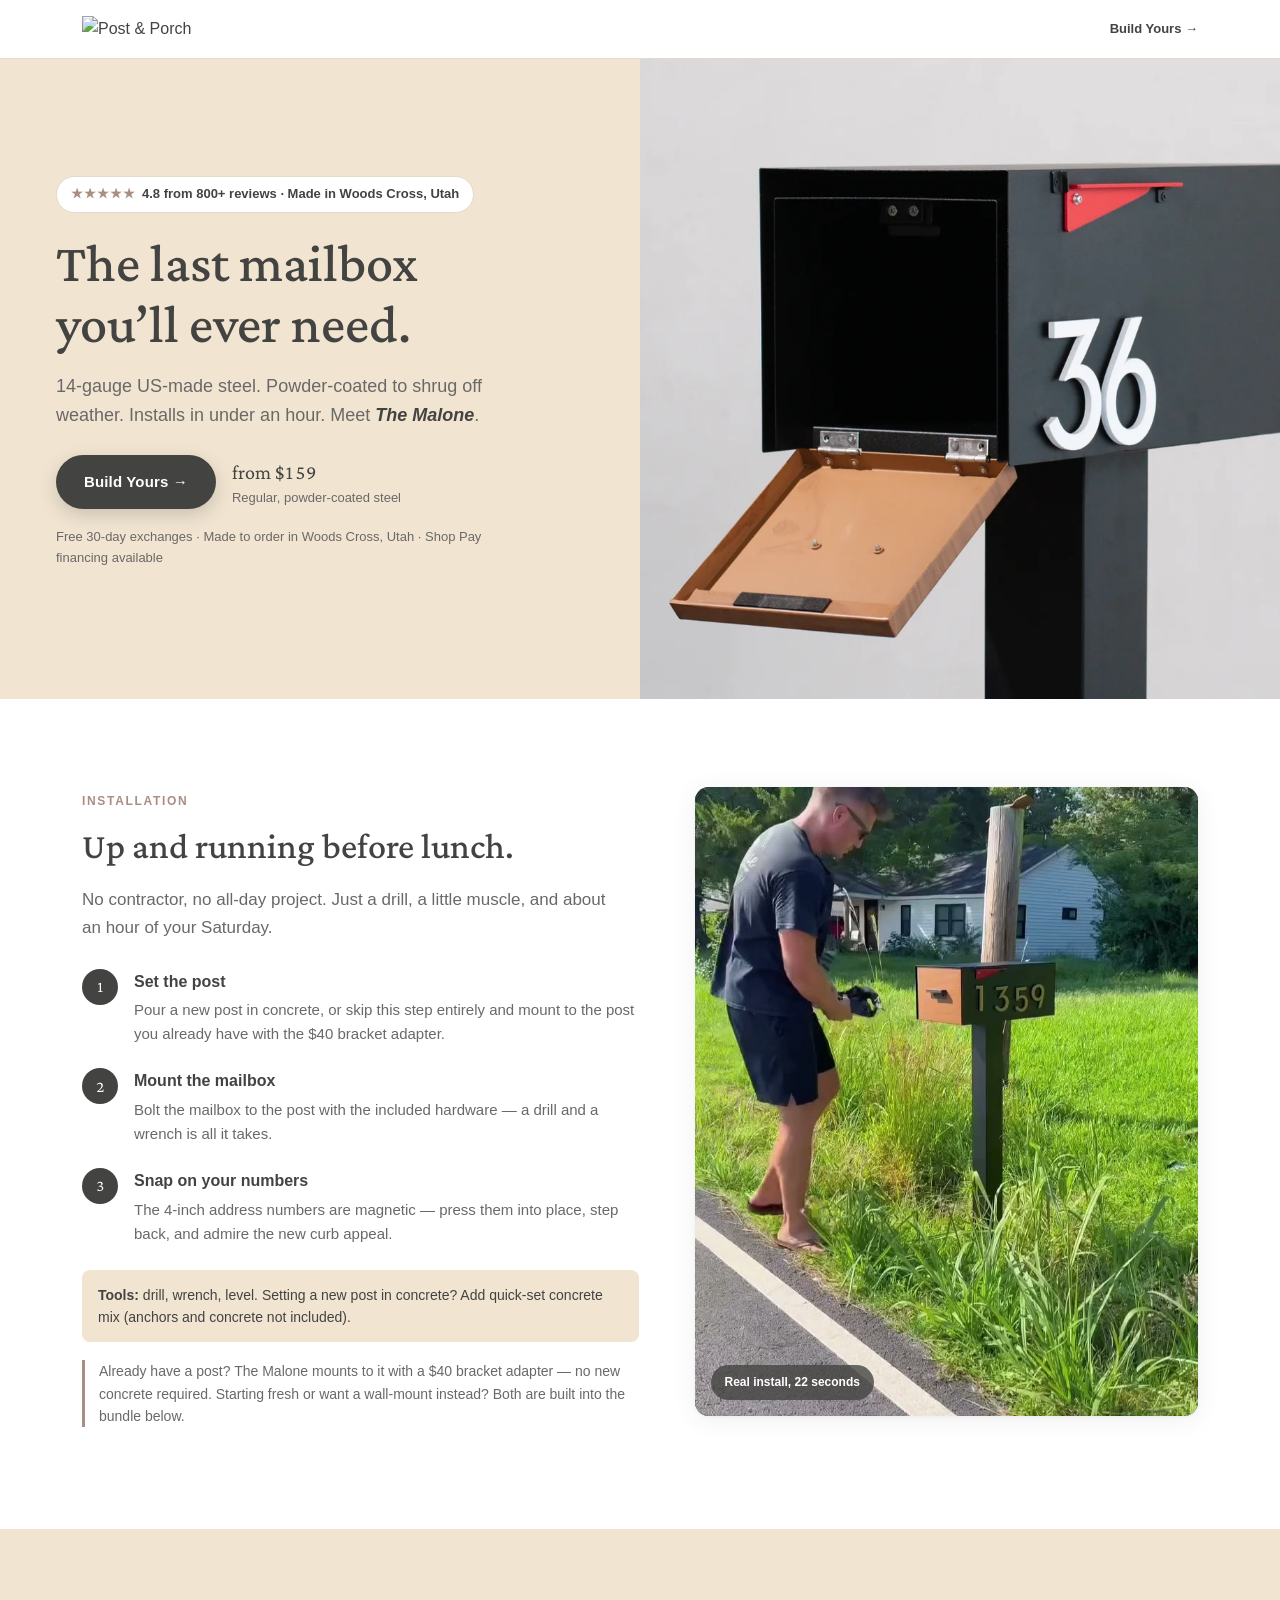
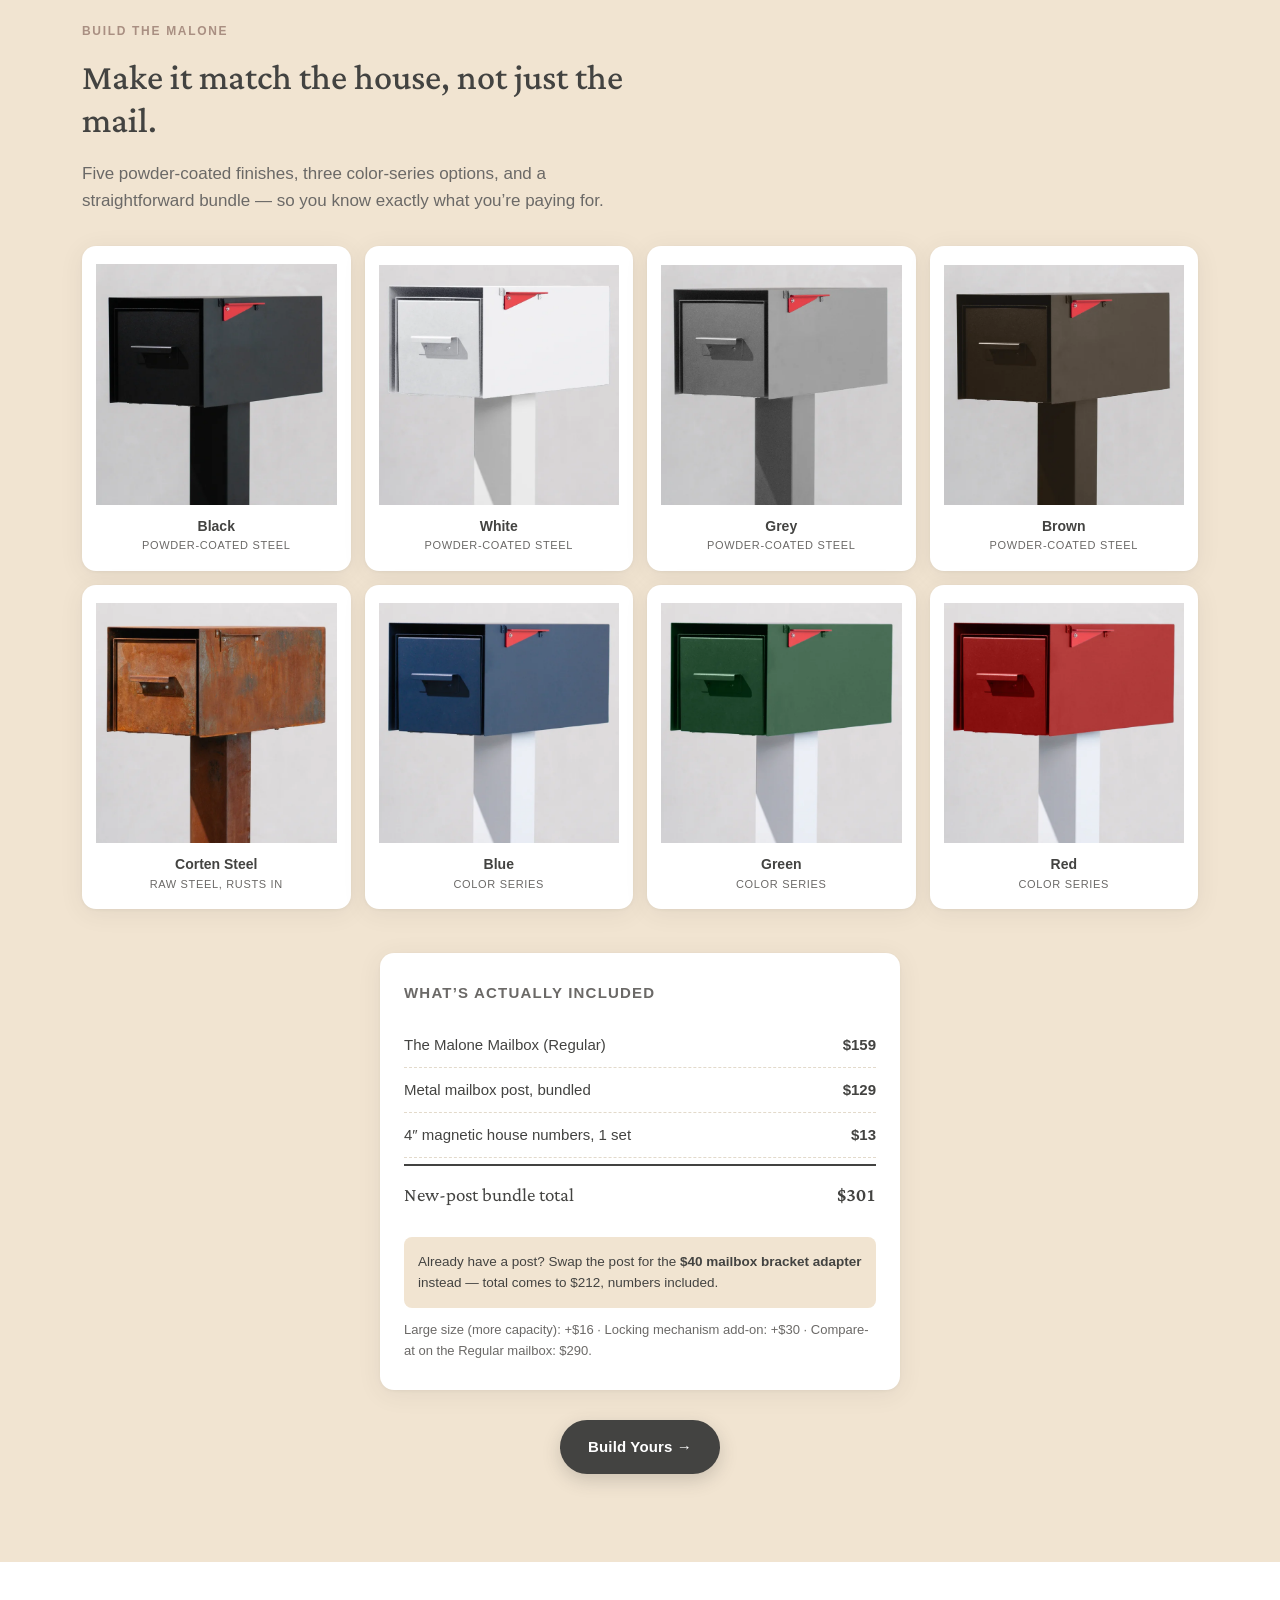
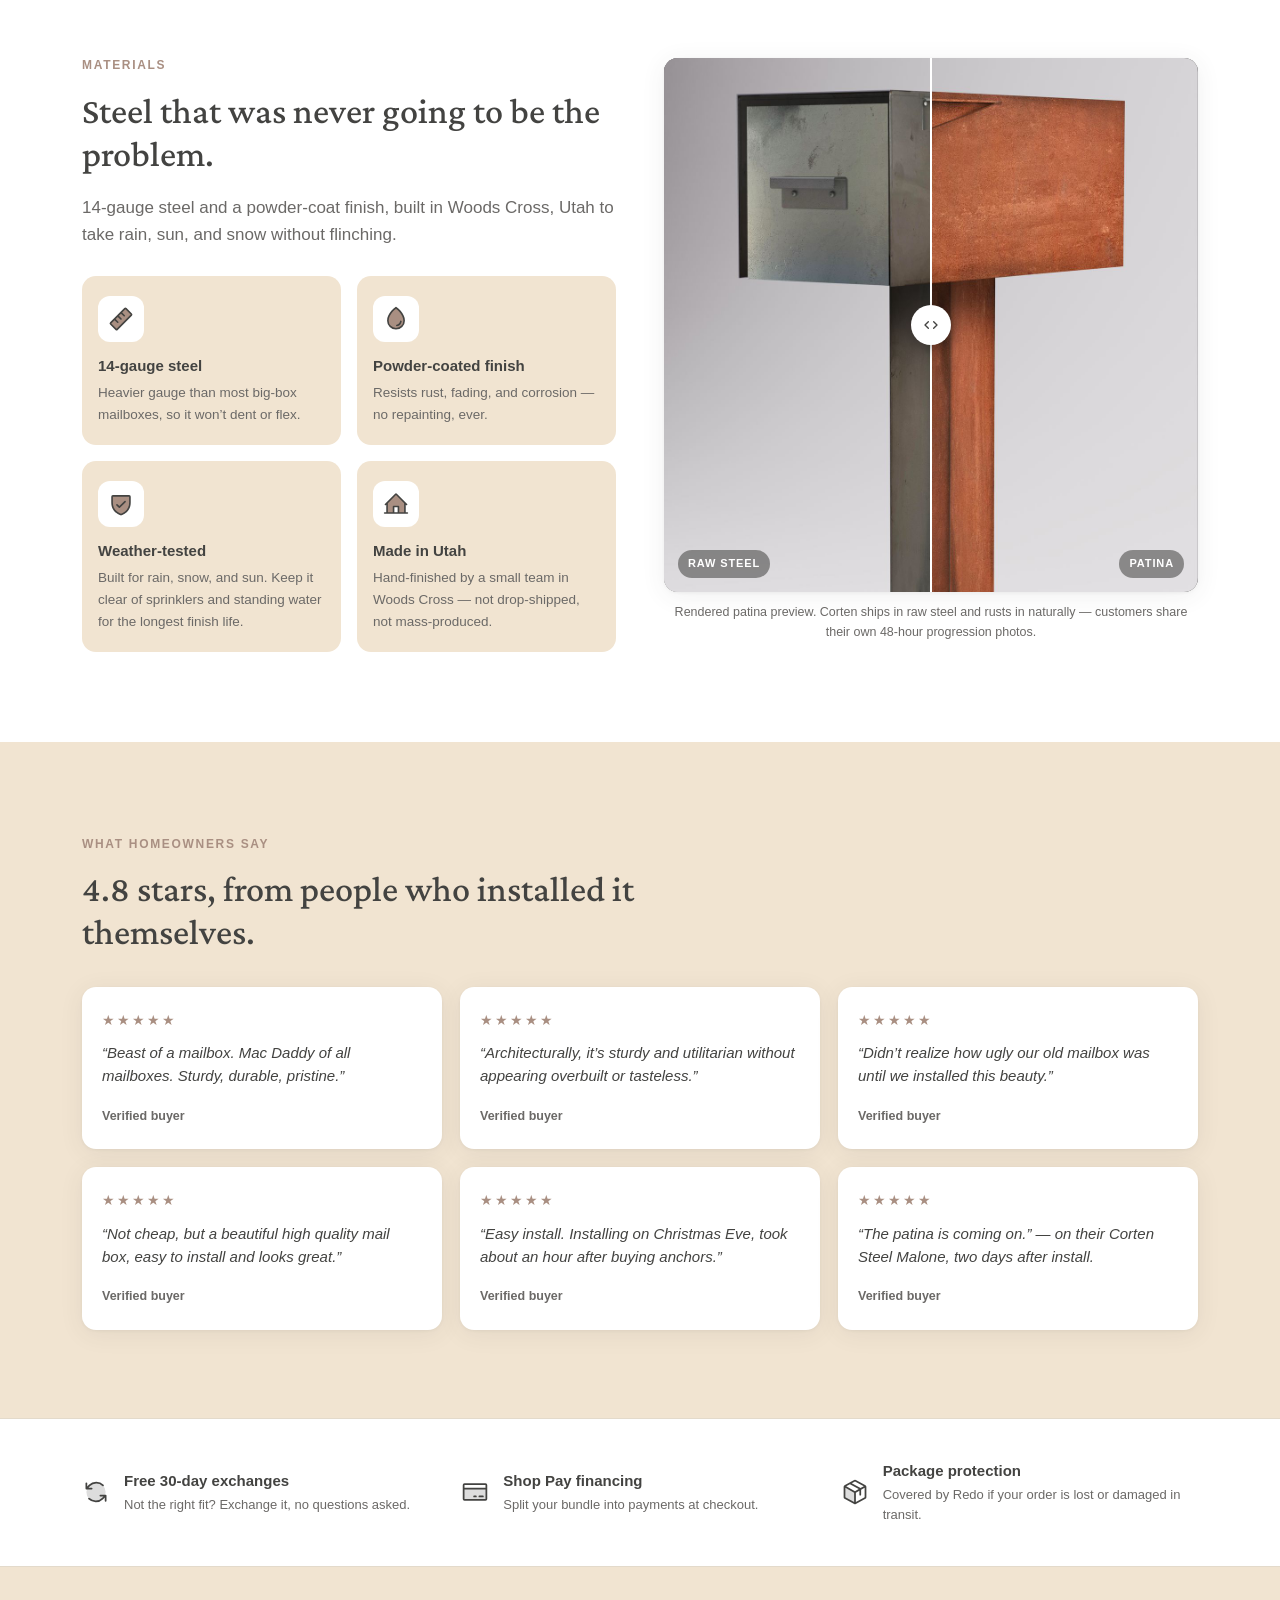
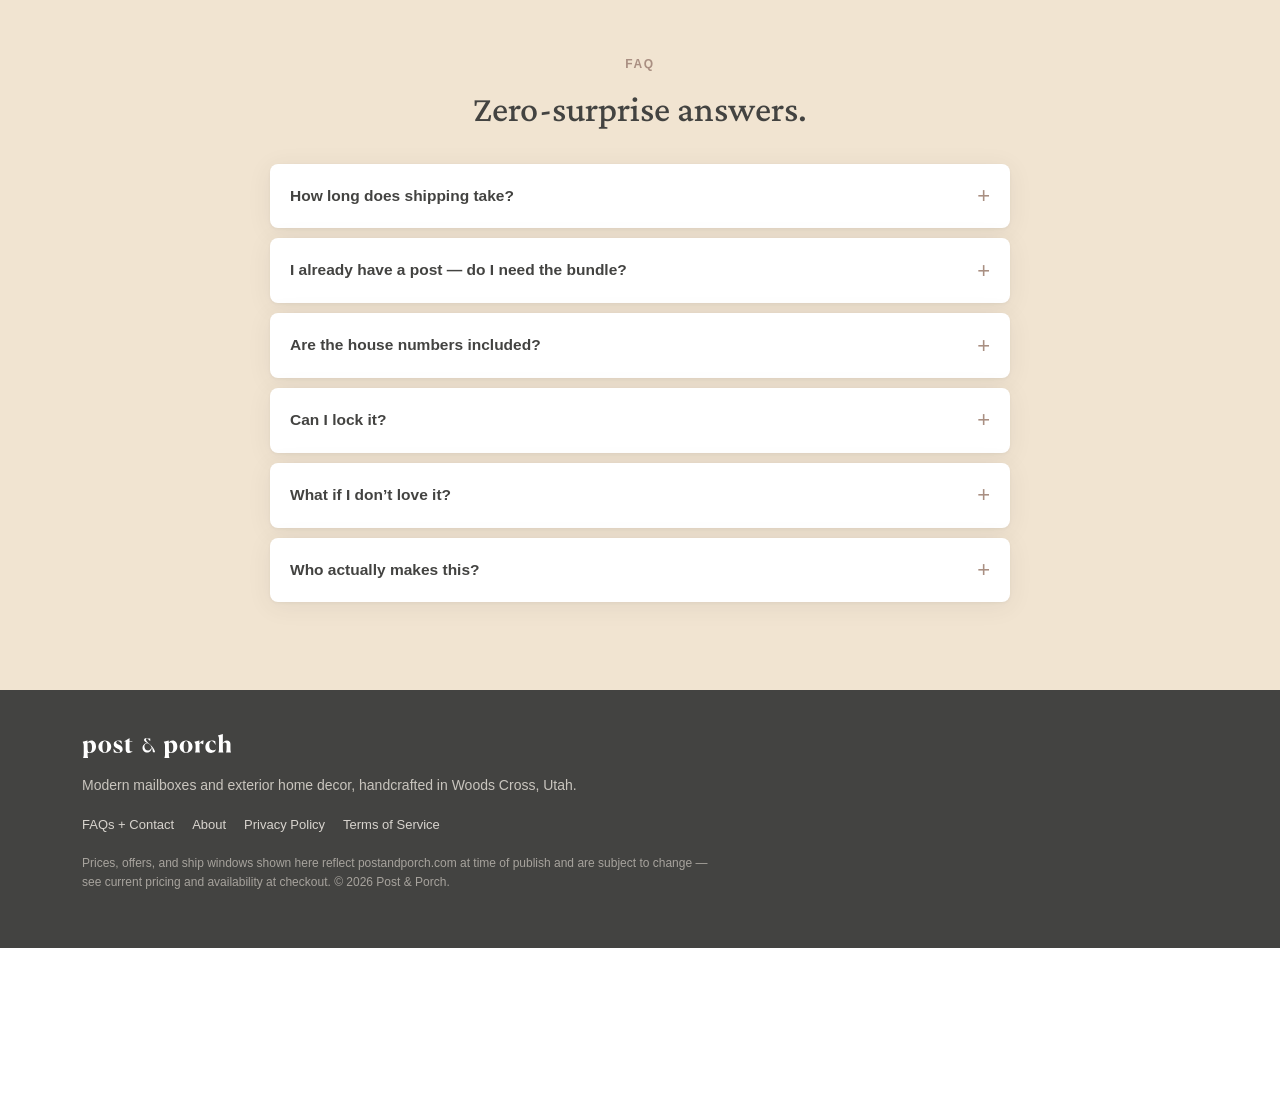
==== index.html @ 24f5217a "Fix mobile hero: product was below the fold on a real iPhone - Regenerated hero-mobile as a tight 1:" ====
<!DOCTYPE html>
<!--
  POST & PORCH - THE MALONE MAILBOX LP v1
  VERSION 2026-10-06 - build v1
  Search this file for "build v1" to confirm you have the latest deploy.
-->
<html lang="en">
<head>
<meta charset="utf-8">
<meta name="viewport" content="width=device-width, initial-scale=1, viewport-fit=cover">
<title>The Malone Mailbox - The Last Mailbox You&rsquo;ll Ever Need | Post &amp; Porch</title>
<meta name="description" content="14-gauge US-made steel, powder-coated, installs in under an hour. The Malone from Post &amp; Porch, made to order in Woods Cross, Utah. 4.8 stars from 800+ reviews, from $159.">
<link rel="icon" href="https://postandporch.com/cdn/shop/files/P_P_Favicon-01.png">
<link rel="preconnect" href="https://fonts.googleapis.com">
<link rel="preconnect" href="https://fonts.gstatic.com" crossorigin>
<link href="https://fonts.googleapis.com/css2?family=Crimson+Pro:wght@400;500;600&amp;display=swap" rel="stylesheet">
<link rel="stylesheet" href="assets/switzer.css">
<link rel="stylesheet" href="assets/style.css">
</head>
<body>

<!-- ================= TOP BAR ================= -->
<div class="topbar">
  <div class="container">
    <div class="topbar__logo">
      <img src="https://postandporch.com/cdn/shop/files/logo_black_svg.svg?v=1737670953" alt="Post &amp; Porch" width="140" height="22" loading="eager">
    </div>
    <a class="topbar__cta" href="https://postandporch.com/products/malone-post-mounted-mailbox-with-numbers?utm_source=lp&amp;utm_medium=landing&amp;utm_campaign=malone-v1&amp;lp=malone-v1" data-cta-location="topbar">Build Yours &rarr;</a>
  </div>
</div>

<!-- ================= HERO ================= -->
<header class="hero" data-section="hero">
  <div class="hero__grid">
    <div class="hero__copy">
      <div class="hero__credential">
        <span class="stars">&#9733;&#9733;&#9733;&#9733;&#9733;</span>
        <span class="hero__credential-short">4.8 &middot; 800+ reviews &middot; Made in Utah</span>
        <span class="hero__credential-full">4.8 from 800+ reviews &middot; Made in Woods Cross, Utah</span>
      </div>
      <h1>The last mailbox you&rsquo;ll ever need.</h1>
      <p class="hero__sub">14-gauge US-made steel. Powder-coated to shrug off weather. Installs in under an hour. Meet <span class="prod"><em>The Malone</em></span>.</p>
      <div class="hero__ctaRow">
        <a class="btn btn-primary" href="https://postandporch.com/products/malone-post-mounted-mailbox-with-numbers?utm_source=lp&amp;utm_medium=landing&amp;utm_campaign=malone-v1&amp;lp=malone-v1" data-cta-location="hero">Build Yours &rarr;</a>
        <div class="hero__price">from $159<span>Regular, powder-coated steel</span></div>
      </div>
      <p class="hero__reassure">Free 30-day exchanges &middot; Made to order in Woods Cross, Utah &middot; Shop Pay financing available</p>
    </div>
    <div class="hero__media">
      <picture>
        <source media="(min-width: 900px)" srcset="assets/img/hero-desktop.webp" type="image/webp">
        <source media="(min-width: 900px)" srcset="assets/img/hero-desktop.jpg">
        <source srcset="assets/img/hero-mobile.webp" type="image/webp">
        <img src="assets/img/hero-mobile.jpg" alt="The Malone post-mounted mailbox in Black, door open showing the wood-tone interior, with magnetic house numbers and the signature red flag" width="900" height="900" loading="eager">
      </picture>
    </div>
  </div>
</header>

<!-- ================= INSTALL PROOF ================= -->
<section class="install" data-section="install">
  <div class="container">
    <div class="install__layout">
      <div>
        <div class="eyebrow reveal">Installation</div>
        <h2 class="section-h reveal">Up and running before lunch.</h2>
        <p class="section-sub reveal">No contractor, no all-day project. Just a drill, a little muscle, and about an hour of your Saturday.</p>

        <ol class="steps reveal">
          <li>
            <span class="step-num">1</span>
            <div class="step-body">
              <h3>Set the post</h3>
              <p>Pour a new post in concrete, or skip this step entirely and mount to the post you already have with the $40 bracket adapter.</p>
            </div>
          </li>
          <li>
            <span class="step-num">2</span>
            <div class="step-body">
              <h3>Mount the mailbox</h3>
              <p>Bolt the mailbox to the post with the included hardware &mdash; a drill and a wrench is all it takes.</p>
            </div>
          </li>
          <li>
            <span class="step-num">3</span>
            <div class="step-body">
              <h3>Snap on your numbers</h3>
              <p>The 4-inch address numbers are magnetic &mdash; press them into place, step back, and admire the new curb appeal.</p>
            </div>
          </li>
        </ol>

        <div class="tools-line reveal">
          <strong>Tools:</strong> drill, wrench, level. Setting a new post in concrete? Add quick-set concrete mix (anchors and concrete not included).
        </div>
        <p class="compat-note reveal">Already have a post? The Malone mounts to it with a $40 bracket adapter &mdash; no new concrete required. Starting fresh or want a wall-mount instead? Both are built into the bundle below.</p>
      </div>

      <div class="reveal">
        <div class="video-slot" data-video-autoplay>
          <!-- UGC install walkthrough, Sept 2026 shoot. Muted/looped, lazy-started when scrolled into view. -->
          <video class="video-slot__video" poster="assets/img/install-poster.jpg" preload="none" muted loop playsinline aria-label="22-second UGC install walkthrough of The Malone mailbox">
            <source src="assets/video/install-walkthrough.mp4" type="video/mp4">
          </video>
          <div class="video-slot__badge">Real install, 22 seconds</div>
        </div>
      </div>
    </div>
  </div>
</section>

<!-- ================= COLORWAY GALLERY + BUNDLE RECEIPT ================= -->
<section class="build" data-section="build">
  <div class="container">
    <div class="eyebrow reveal">Build The Malone</div>
    <h2 class="section-h reveal">Make it match the house, not just the mail.</h2>
    <p class="section-sub reveal">Five powder-coated finishes, three color-series options, and a straightforward bundle &mdash; so you know exactly what you&rsquo;re paying for.</p>

    <div class="colorway-grid reveal">
      <div class="colorway-tile">
        <img src="assets/colorways/black.webp" onerror="this.onerror=null;this.src='assets/colorways/black.jpg'" alt="The Malone mailbox in Black powder coat" width="700" height="700" loading="lazy">
        <div class="colorway-tile__name">Black</div>
        <div class="colorway-tile__note">Powder-coated steel</div>
      </div>
      <div class="colorway-tile">
        <img src="assets/colorways/white.webp" onerror="this.onerror=null;this.src='assets/colorways/white.jpg'" alt="The Malone mailbox in White powder coat" width="700" height="700" loading="lazy">
        <div class="colorway-tile__name">White</div>
        <div class="colorway-tile__note">Powder-coated steel</div>
      </div>
      <div class="colorway-tile">
        <img src="assets/colorways/grey.webp" onerror="this.onerror=null;this.src='assets/colorways/grey.jpg'" alt="The Malone mailbox in Grey powder coat" width="700" height="700" loading="lazy">
        <div class="colorway-tile__name">Grey</div>
        <div class="colorway-tile__note">Powder-coated steel</div>
      </div>
      <div class="colorway-tile">
        <img src="assets/colorways/brown.webp" onerror="this.onerror=null;this.src='assets/colorways/brown.jpg'" alt="The Malone mailbox in Brown powder coat" width="700" height="700" loading="lazy">
        <div class="colorway-tile__name">Brown</div>
        <div class="colorway-tile__note">Powder-coated steel</div>
      </div>
      <div class="colorway-tile">
        <img src="assets/colorways/corten.webp" onerror="this.onerror=null;this.src='assets/colorways/corten.jpg'" alt="The Malone mailbox in Corten Steel, raw steel finish that rusts into a patina over time" width="700" height="700" loading="lazy">
        <div class="colorway-tile__name">Corten Steel</div>
        <div class="colorway-tile__note">Raw steel, rusts in</div>
      </div>
      <div class="colorway-tile">
        <img src="assets/colorways/blue.webp" onerror="this.onerror=null;this.src='assets/colorways/blue.jpg'" alt="The Malone mailbox in Blue color series" width="700" height="700" loading="lazy">
        <div class="colorway-tile__name">Blue</div>
        <div class="colorway-tile__note">Color series</div>
      </div>
      <div class="colorway-tile">
        <img src="assets/colorways/green.webp" onerror="this.onerror=null;this.src='assets/colorways/green.jpg'" alt="The Malone mailbox in Green color series" width="700" height="700" loading="lazy">
        <div class="colorway-tile__name">Green</div>
        <div class="colorway-tile__note">Color series</div>
      </div>
      <div class="colorway-tile">
        <img src="assets/colorways/red.webp" onerror="this.onerror=null;this.src='assets/colorways/red.jpg'" alt="The Malone mailbox in Red color series" width="700" height="700" loading="lazy">
        <div class="colorway-tile__name">Red</div>
        <div class="colorway-tile__note">Color series</div>
      </div>
    </div>

    <div class="receipt reveal">
      <h3>What&rsquo;s actually included</h3>
      <div class="receipt-row"><span>The Malone Mailbox (Regular)</span><span>$159</span></div>
      <div class="receipt-row"><span>Metal mailbox post, bundled</span><span>$129</span></div>
      <div class="receipt-row"><span>4&Prime; magnetic house numbers, 1 set</span><span>$13</span></div>
      <div class="receipt-row total"><span>New-post bundle total</span><span>$301</span></div>
      <div class="receipt-alt">Already have a post? Swap the post for the <strong>$40 mailbox bracket adapter</strong> instead &mdash; total comes to $212, numbers included.</div>
      <div class="receipt-addons">Large size (more capacity): +$16 &middot; Locking mechanism add-on: +$30 &middot; Compare-at on the Regular mailbox: $290.</div>
    </div>

    <div class="build__cta reveal">
      <a class="btn btn-primary" href="https://postandporch.com/products/malone-post-mounted-mailbox-with-numbers?utm_source=lp&amp;utm_medium=landing&amp;utm_campaign=malone-v1&amp;lp=malone-v1" data-cta-location="colorway_gallery">Build Yours &rarr;</a>
    </div>
  </div>
</section>

<!-- ================= BUILT TO OUTLAST ================= -->
<section class="outlast" data-section="outlast">
  <div class="container">
    <div class="outlast__layout">
      <div>
        <div class="eyebrow reveal">Materials</div>
        <h2 class="section-h reveal">Steel that was never going to be the problem.</h2>
        <p class="section-sub reveal">14-gauge steel and a powder-coat finish, built in Woods Cross, Utah to take rain, sun, and snow without flinching.</p>

        <div class="feature-grid reveal">
          <div class="feature-tile">
            <div class="feature-tile__icon"><svg class="ph ph-duo" width="26" height="26" viewBox="0 0 256 256" aria-hidden="true"><g fill="currentColor"><path d="M229.66 90.34L90.34 229.66a8 8 0 0 1-11.31 0L26.34 177a8 8 0 0 1 0-11.31L165.66 26.34a8 8 0 0 1 11.31 0L229.66 79a8 8 0 0 1 0 11.34" opacity=".2"/><path d="m235.32 73.37l-52.69-52.68a16 16 0 0 0-22.63 0L20.68 160a16 16 0 0 0 0 22.63l52.69 52.68a16 16 0 0 0 22.63 0L235.32 96a16 16 0 0 0 0-22.63M84.68 224L32 171.31l32-32l26.34 26.35a8 8 0 0 0 11.32-11.32L75.31 128L96 107.31l26.34 26.35a8 8 0 0 0 11.32-11.32L107.31 96L128 75.31l26.34 26.35a8 8 0 0 0 11.32-11.32L139.31 64l32-32L224 84.69Z"/></g></svg></div>
            <h3>14-gauge steel</h3>
            <p>Heavier gauge than most big-box mailboxes, so it won&rsquo;t dent or flex.</p>
          </div>
          <div class="feature-tile">
            <div class="feature-tile__icon"><svg class="ph ph-duo" width="26" height="26" viewBox="0 0 256 256" aria-hidden="true"><g fill="currentColor"><path d="M208 144a80 80 0 0 1-160 0c0-72 80-128 80-128s80 56 80 128" opacity=".2"/><path d="M174 47.75a254.2 254.2 0 0 0-41.45-38.3a8 8 0 0 0-9.18 0A254.2 254.2 0 0 0 82 47.75C54.51 79.32 40 112.6 40 144a88 88 0 0 0 176 0c0-31.4-14.51-64.68-42-96.25M128 216a72.08 72.08 0 0 1-72-72c0-57.23 55.47-105 72-118c16.53 13 72 60.75 72 118a72.08 72.08 0 0 1-72 72m55.89-62.66a57.6 57.6 0 0 1-46.56 46.55a9 9 0 0 1-1.33.11a8 8 0 0 1-1.32-15.89c16.57-2.79 30.63-16.85 33.44-33.45a8 8 0 0 1 15.78 2.68Z"/></g></svg></div>
            <h3>Powder-coated finish</h3>
            <p>Resists rust, fading, and corrosion &mdash; no repainting, ever.</p>
          </div>
          <div class="feature-tile">
            <div class="feature-tile__icon"><svg class="ph ph-duo" width="26" height="26" viewBox="0 0 256 256" aria-hidden="true"><g fill="currentColor"><path d="M216 56v56c0 96-88 120-88 120s-88-24-88-120V56a8 8 0 0 1 8-8h160a8 8 0 0 1 8 8" opacity=".2"/><path d="M208 40H48a16 16 0 0 0-16 16v56c0 52.72 25.52 84.67 46.93 102.19c23.06 18.86 46 25.26 47 25.53a8 8 0 0 0 4.2 0c1-.27 23.91-6.67 47-25.53C198.48 196.67 224 164.72 224 112V56a16 16 0 0 0-16-16m0 72c0 37.07-13.66 67.16-40.6 89.42a129.3 129.3 0 0 1-39.4 22.2a128.3 128.3 0 0 1-38.92-21.81C61.82 179.51 48 149.3 48 112V56h160ZM82.34 141.66a8 8 0 0 1 11.32-11.32L112 148.69l50.34-50.35a8 8 0 0 1 11.32 11.32l-56 56a8 8 0 0 1-11.32 0Z"/></g></svg></div>
            <h3>Weather-tested</h3>
            <p>Built for rain, snow, and sun. Keep it clear of sprinklers and standing water for the longest finish life.</p>
          </div>
          <div class="feature-tile">
            <div class="feature-tile__icon"><svg class="ph ph-duo" width="26" height="26" viewBox="0 0 256 256" aria-hidden="true"><g fill="currentColor"><path d="M216 116.69V216h-64v-64h-48v64H40v-99.31l82.34-82.35a8 8 0 0 1 11.32 0Z" opacity=".2"/><path d="M240 208h-16v-72l2.34 2.34A8 8 0 0 0 237.66 127l-98.35-98.32a16 16 0 0 0-22.62 0L18.34 127a8 8 0 0 0 11.32 11.31L32 136v72H16a8 8 0 0 0 0 16h224a8 8 0 0 0 0-16M48 120l80-80l80 80v88h-48v-56a8 8 0 0 0-8-8h-48a8 8 0 0 0-8 8v56H48Zm96 88h-32v-48h32Z"/></g></svg></div>
            <h3>Made in Utah</h3>
            <p>Hand-finished by a small team in Woods Cross &mdash; not drop-shipped, not mass-produced.</p>
          </div>
        </div>
      </div>

      <div class="reveal">
        <div class="patina">
          <div class="ph-slider">
            <img src="assets/img/patina-rust.jpg" alt="The Malone mailbox rendered with a rusted Corten patina finish" loading="lazy">
            <div class="ph-slider__after">
              <img src="assets/img/patina-steel.jpg" alt="The Malone mailbox rendered in raw Corten steel before patina">
            </div>
            <span class="ph-slider__label ph-slider__label--before">Raw steel</span>
            <span class="ph-slider__label ph-slider__label--after">Patina</span>
            <button type="button" class="ph-slider__handle" aria-label="Drag to compare raw steel and patina">
              <span class="ph-slider__grip">
                <svg width="16" height="16" viewBox="0 0 24 24" fill="none"><path d="M8 7 3 12l5 5M16 7l5 5-5 5" stroke="#434341" stroke-width="2" stroke-linecap="round" stroke-linejoin="round"/></svg>
              </span>
            </button>
          </div>
        </div>
        <p class="patina-caption">Rendered patina preview. Corten ships in raw steel and rusts in naturally &mdash; customers share their own 48-hour progression photos.</p>
      </div>
    </div>
  </div>
</section>

<!-- ================= REVIEWS ================= -->
<section class="reviews" data-section="reviews">
  <div class="container">
    <div class="eyebrow reveal">What homeowners say</div>
    <h2 class="section-h reveal">4.8 stars, from people who installed it themselves.</h2>

    <div class="review-grid reveal">
      <div class="review-card">
        <span class="stars">&#9733;&#9733;&#9733;&#9733;&#9733;</span>
        <blockquote>&ldquo;Beast of a mailbox. Mac Daddy of all mailboxes. Sturdy, durable, pristine.&rdquo;</blockquote>
        <cite>Verified buyer</cite>
      </div>
      <div class="review-card">
        <span class="stars">&#9733;&#9733;&#9733;&#9733;&#9733;</span>
        <blockquote>&ldquo;Architecturally, it&rsquo;s sturdy and utilitarian without appearing overbuilt or tasteless.&rdquo;</blockquote>
        <cite>Verified buyer</cite>
      </div>
      <div class="review-card">
        <span class="stars">&#9733;&#9733;&#9733;&#9733;&#9733;</span>
        <blockquote>&ldquo;Didn&rsquo;t realize how ugly our old mailbox was until we installed this beauty.&rdquo;</blockquote>
        <cite>Verified buyer</cite>
      </div>
      <div class="review-card">
        <span class="stars">&#9733;&#9733;&#9733;&#9733;&#9733;</span>
        <blockquote>&ldquo;Not cheap, but a beautiful high quality mail box, easy to install and looks great.&rdquo;</blockquote>
        <cite>Verified buyer</cite>
      </div>
      <div class="review-card">
        <span class="stars">&#9733;&#9733;&#9733;&#9733;&#9733;</span>
        <blockquote>&ldquo;Easy install. Installing on Christmas Eve, took about an hour after buying anchors.&rdquo;</blockquote>
        <cite>Verified buyer</cite>
      </div>
      <div class="review-card">
        <span class="stars">&#9733;&#9733;&#9733;&#9733;&#9733;</span>
        <blockquote>&ldquo;The patina is coming on.&rdquo; &mdash; on their Corten Steel Malone, two days after install.</blockquote>
        <cite>Verified buyer</cite>
      </div>
    </div>
  </div>
</section>

<!-- ================= TRUST STRIP ================= -->
<section class="trust" data-section="trust">
  <div class="container">
    <div class="trust__row">
      <div class="trust__item">
        <svg class="ph ph-duo-b" width="28" height="28" viewBox="0 0 256 256" aria-hidden="true"><g fill="currentColor"><path d="M216 128a88 88 0 1 1-88-88a88 88 0 0 1 88 88" opacity=".2"/><path d="M88 104H40a8 8 0 0 1-8-8V48a8 8 0 0 1 16 0v28.69l14.63-14.63A95.43 95.43 0 0 1 130 33.94h.53a95.36 95.36 0 0 1 67.07 27.33a8 8 0 0 1-11.18 11.44a79.52 79.52 0 0 0-55.89-22.77h-.45a79.56 79.56 0 0 0-56.14 23.43L59.31 88H88a8 8 0 0 1 0 16m128 48h-48a8 8 0 0 0 0 16h28.69l-14.63 14.63a79.56 79.56 0 0 1-56.13 23.43h-.45a79.52 79.52 0 0 1-55.89-22.77a8 8 0 1 0-11.18 11.44a95.36 95.36 0 0 0 67.07 27.33h.52a95.43 95.43 0 0 0 67.36-28.12L208 179.31V208a8 8 0 0 0 16 0v-48a8 8 0 0 0-8-8"/></g></svg>
        <div>
          <h3>Free 30-day exchanges</h3>
          <p>Not the right fit? Exchange it, no questions asked.</p>
        </div>
      </div>
      <div class="trust__item">
        <svg class="ph ph-duo-b" width="28" height="28" viewBox="0 0 256 256" aria-hidden="true"><g fill="currentColor"><path d="M232 96v96a8 8 0 0 1-8 8H32a8 8 0 0 1-8-8V96Z" opacity=".2"/><path d="M224 48H32a16 16 0 0 0-16 16v128a16 16 0 0 0 16 16h192a16 16 0 0 0 16-16V64a16 16 0 0 0-16-16m0 16v24H32V64Zm0 128H32v-88h192zm-16-24a8 8 0 0 1-8 8h-32a8 8 0 0 1 0-16h32a8 8 0 0 1 8 8m-64 0a8 8 0 0 1-8 8h-16a8 8 0 0 1 0-16h16a8 8 0 0 1 8 8"/></g></svg>
        <div>
          <h3>Shop Pay financing</h3>
          <p>Split your bundle into payments at checkout.</p>
        </div>
      </div>
      <div class="trust__item">
        <svg class="ph ph-duo-b" width="28" height="28" viewBox="0 0 256 256" aria-hidden="true"><g fill="currentColor"><path d="M128 129.09V232a8 8 0 0 1-3.84-1l-88-48.18a8 8 0 0 1-4.16-7V80.18a8 8 0 0 1 .7-3.25Z" opacity=".2"/><path d="m223.68 66.15l-88-48.15a15.88 15.88 0 0 0-15.36 0l-88 48.17a16 16 0 0 0-8.32 14v95.64a16 16 0 0 0 8.32 14l88 48.17a15.88 15.88 0 0 0 15.36 0l88-48.17a16 16 0 0 0 8.32-14V80.18a16 16 0 0 0-8.32-14.03M128 32l80.34 44l-29.77 16.3l-80.35-44Zm0 88L47.66 76l33.9-18.56l80.34 44ZM40 90l80 43.78v85.79l-80-43.75Zm176 85.78l-80 43.79v-85.75l32-17.51V152a8 8 0 0 0 16 0v-44.45L216 90v85.77Z"/></g></svg>
        <div>
          <h3>Package protection</h3>
          <p>Covered by Redo if your order is lost or damaged in transit.</p>
        </div>
      </div>
    </div>
  </div>
</section>

<!-- ================= FAQ ================= -->
<section class="faq" data-section="faq">
  <div class="container">
    <div class="eyebrow reveal center" style="display:block;text-align:center;">FAQ</div>
    <h2 class="section-h reveal center">Zero-surprise answers.</h2>

    <div class="faq-list">
      <details class="faq-item reveal" data-question="shipping-time">
        <summary>How long does shipping take?</summary>
        <p>Every Malone is made to order by hand in Woods Cross, Utah. Current production is 7&ndash;21 business days before it ships (that window is production time, not transit time) &mdash; you&rsquo;ll get tracking by email the moment it leaves the warehouse.</p>
      </details>
      <details class="faq-item reveal" data-question="existing-post">
        <summary>I already have a post &mdash; do I need the bundle?</summary>
        <p>No. Keep your existing post and add the $40 mailbox bracket adapter at checkout instead of the full post bundle. No new concrete, no new post. A wall-mounted version is also available if you&rsquo;d rather skip the post entirely.</p>
      </details>
      <details class="faq-item reveal" data-question="numbers-included">
        <summary>Are the house numbers included?</summary>
        <p>Not in the base mailbox price. The 4-inch address numbers are magnetic, anodized aluminum, and sold as a 4-number set for $13 &mdash; snap them on, no tools needed.</p>
      </details>
      <details class="faq-item reveal" data-question="lock">
        <summary>Can I lock it?</summary>
        <p>Yes. Add the locking mechanism for $30 at checkout for extra peace of mind on mail and small packages.</p>
      </details>
      <details class="faq-item reveal" data-question="exchanges">
        <summary>What if I don&rsquo;t love it?</summary>
        <p>Free 30-day exchanges. If the color or size isn&rsquo;t right, we&rsquo;ll make it right.</p>
      </details>
      <details class="faq-item reveal" data-question="who-makes-it">
        <summary>Who actually makes this?</summary>
        <p>A small team in Woods Cross, Utah, founded by Danny &amp; Veronica. Every Malone is hand-finished in our own warehouse &mdash; not drop-shipped from a catalog.</p>
      </details>
    </div>
  </div>
</section>

<!-- ================= FOOTER ================= -->
<footer class="site-footer">
  <div class="container">
    <div class="site-footer__logo">
      <img src="assets/pp-logo-white.svg" alt="Post &amp; Porch" width="150" height="24">
    </div>
    <p style="max-width:520px;color:#C9C5BE;font-size:14px;">Modern mailboxes and exterior home decor, handcrafted in Woods Cross, Utah.</p>
    <div class="site-footer__links">
      <a href="https://postandporch.com/pages/faqs" data-cta-location="footer_faq">FAQs + Contact</a>
      <a href="https://postandporch.com/pages/who-we-are" data-cta-location="footer_about">About</a>
      <a href="https://postandporch.com/policies/privacy-policy" data-cta-location="footer_privacy">Privacy Policy</a>
      <a href="https://postandporch.com/policies/terms-of-service" data-cta-location="footer_terms">Terms of Service</a>
    </div>
    <p class="site-footer__fine">Prices, offers, and ship windows shown here reflect postandporch.com at time of publish and are subject to change &mdash; see current pricing and availability at checkout. &copy; <span id="yr">2026</span> Post &amp; Porch.</p>
  </div>
</footer>

<!-- ================= STICKY MOBILE CTA ================= -->
<div class="sticky-cta">
  <div class="sticky-cta__price">from $159<span>The Malone</span></div>
  <a class="btn btn-primary" href="https://postandporch.com/products/malone-post-mounted-mailbox-with-numbers?utm_source=lp&amp;utm_medium=landing&amp;utm_campaign=malone-v1&amp;lp=malone-v1" data-cta-location="sticky_mobile">Build Yours &rarr;</a>
</div>

<script>document.getElementById('yr').textContent = new Date().getFullYear();</script>
<script src="assets/script.js"></script>
</body>
</html>
---- assets/switzer.css ----
/* Switzer */
@font-face {
  font-family: 'Switzer';
  src: url('//cdn.fontshare.com/wf/BLNB4FAQFNK56DWWNF7PMGTCOTZHOEII/ST3WKSSDMBK2MIQQO3MAVYWLF4FTOLFV/6IN5WOLRCYP4G4MOCOHOMXNON6Q7MDAR.woff2') format('woff2'),
       url('//cdn.fontshare.com/wf/BLNB4FAQFNK56DWWNF7PMGTCOTZHOEII/ST3WKSSDMBK2MIQQO3MAVYWLF4FTOLFV/6IN5WOLRCYP4G4MOCOHOMXNON6Q7MDAR.woff') format('woff'),
       url('//cdn.fontshare.com/wf/BLNB4FAQFNK56DWWNF7PMGTCOTZHOEII/ST3WKSSDMBK2MIQQO3MAVYWLF4FTOLFV/6IN5WOLRCYP4G4MOCOHOMXNON6Q7MDAR.ttf') format('truetype');
  font-weight: 400;
  font-display: swap;
  font-style: normal;
}
@font-face {
  font-family: 'Switzer';
  src: url('//cdn.fontshare.com/wf/OYB4CXKJQXKTNSLJMTDQOIVUL2V5EL7S/WYO2P7DQVV5RNXGMCUO2HL4RJP4VFUAS/6XPIMU23OJVRY676OG5YVJMWEHWICATX.woff2') format('woff2'),
       url('//cdn.fontshare.com/wf/OYB4CXKJQXKTNSLJMTDQOIVUL2V5EL7S/WYO2P7DQVV5RNXGMCUO2HL4RJP4VFUAS/6XPIMU23OJVRY676OG5YVJMWEHWICATX.woff') format('woff'),
       url('//cdn.fontshare.com/wf/OYB4CXKJQXKTNSLJMTDQOIVUL2V5EL7S/WYO2P7DQVV5RNXGMCUO2HL4RJP4VFUAS/6XPIMU23OJVRY676OG5YVJMWEHWICATX.ttf') format('truetype');
  font-weight: 500;
  font-display: swap;
  font-style: normal;
}
@font-face {
  font-family: 'Switzer';
  src: url('//cdn.fontshare.com/wf/5SZVFDB7V52TI6ULVC6J3WQZQCIZVDV5/ODYPSTCUDMKSTYIPTV4CLQ7URIK7XYBJ/YS3VPNVO4B3TOJMEXDGFZQ4TLZGGSRZC.woff2') format('woff2'),
       url('//cdn.fontshare.com/wf/5SZVFDB7V52TI6ULVC6J3WQZQCIZVDV5/ODYPSTCUDMKSTYIPTV4CLQ7URIK7XYBJ/YS3VPNVO4B3TOJMEXDGFZQ4TLZGGSRZC.woff') format('woff'),
       url('//cdn.fontshare.com/wf/5SZVFDB7V52TI6ULVC6J3WQZQCIZVDV5/ODYPSTCUDMKSTYIPTV4CLQ7URIK7XYBJ/YS3VPNVO4B3TOJMEXDGFZQ4TLZGGSRZC.ttf') format('truetype');
  font-weight: 600;
  font-display: swap;
  font-style: normal;
}
---- assets/style.css ----
/* ==========================================================================
   Post & Porch - The Malone Mailbox LP v1
   Brand Guide v... Interim (Crimson Pro + Switzer), palette per brand extract
   ========================================================================== */

:root {
  --white: #FFFFFF;
  --morning-sun: #F1E4D1;
  --iron-ore: #434341;
  --dried-thyme: #7D7F72;
  --navy: #57656E;
  --nomadic-desert: #C3B19D;
  --balanced-beige: #BCB3A4;
  --redend-point: #A98F82;
  --curio-gray: #958878;

  --ink: var(--iron-ore);
  --ink-soft: #6B6967;
  --bg: var(--white);
  --bg-warm: var(--morning-sun);
  --accent: var(--redend-point);
  --border: #E3DACB;

  --font-display: 'Crimson Pro', Georgia, serif;
  --font-body: 'Switzer', -apple-system, BlinkMacSystemFont, 'Helvetica Neue', Arial, sans-serif;

  --radius: 14px;
  --radius-sm: 8px;
  --shadow-card: 0 4px 24px rgba(67,67,65,0.08), 0 1px 3px rgba(67,67,65,0.06);
  --shadow-card-hover: 0 14px 34px rgba(67,67,65,0.14), 0 2px 6px rgba(67,67,65,0.08);
  --container: 1180px;
}

* { box-sizing: border-box; }
html { scroll-behavior: smooth; }
@media (prefers-reduced-motion: reduce) {
  html { scroll-behavior: auto; }
  * { animation-duration: 0.01ms !important; animation-iteration-count: 1 !important; transition-duration: 0.01ms !important; }
}

body {
  margin: 0;
  padding: 0;
  background: var(--bg);
  color: var(--ink);
  font-family: var(--font-body);
  font-size: 16px;
  line-height: 1.6;
  -webkit-font-smoothing: antialiased;
  -webkit-tap-highlight-color: transparent;
}

img { max-width: 100%; height: auto; display: block; }
a { color: inherit; text-decoration: none; }

h1, h2, h3 { font-family: var(--font-display); font-weight: 500; margin: 0 0 .5em; color: var(--ink); }
p { margin: 0 0 1em; }
em, i.prod { font-style: italic; }

.container { max-width: var(--container); margin: 0 auto; padding: 0 20px; }
@media (min-width: 768px) { .container { padding: 0 32px; } }

section { padding: 56px 0; }
@media (min-width: 900px) { section { padding: 88px 0; } }

.eyebrow {
  display: inline-flex;
  align-items: center;
  gap: 8px;
  font-family: var(--font-body);
  font-weight: 600;
  font-size: 12px;
  letter-spacing: 0.14em;
  text-transform: uppercase;
  color: var(--redend-point);
  margin-bottom: 14px;
}

h2.section-h { font-size: 28px; line-height: 1.2; max-width: 620px; }
@media (min-width: 768px) { h2.section-h { font-size: 36px; } }
.section-sub { color: var(--ink-soft); font-size: 17px; max-width: 540px; margin-top: 10px; }

.center { text-align: center; margin-left: auto; margin-right: auto; }

/* Buttons --------------------------------------------------------------- */
.btn {
  display: inline-flex;
  align-items: center;
  justify-content: center;
  gap: 8px;
  font-family: var(--font-body);
  font-weight: 600;
  font-size: 15px;
  letter-spacing: 0.01em;
  padding: 15px 28px;
  border-radius: 999px;
  border: none;
  cursor: pointer;
  touch-action: manipulation;
  transition: transform 150ms ease, box-shadow 150ms ease, background-color 150ms ease;
  min-height: 48px;
}
.btn:active { transform: scale(.97); }
.btn-primary { background: var(--iron-ore); color: var(--white); box-shadow: 0 6px 18px rgba(67,67,65,0.22); }
.btn-primary:hover { background: #343332; box-shadow: 0 10px 24px rgba(67,67,65,0.28); }
.btn-outline { background: transparent; color: var(--iron-ore); border: 1.5px solid var(--iron-ore); }
.btn-outline:hover { background: var(--iron-ore); color: var(--white); }
.btn-sm { padding: 10px 18px; font-size: 13px; min-height: 40px; }

a.btn:focus-visible,
button:focus-visible,
summary:focus-visible,
.ph-slider__handle:focus-visible {
  outline: 3px solid var(--navy);
  outline-offset: 3px;
}

/* Icons ------------------------------------------------------------------ */
.ph { display: inline-block; vertical-align: middle; flex: 0 0 auto; }
.ph-duo { color: var(--iron-ore); }
.ph-duo path[opacity] { opacity: 1; fill: var(--redend-point); }
.ph-duo-b { color: var(--iron-ore); }
.ph-duo-b path[opacity] { opacity: .18; }

/* Top bar ----------------------------------------------------------------*/
.topbar {
  padding: 16px 0;
  background: var(--white);
  border-bottom: 1px solid var(--border);
}
.topbar .container { display: flex; align-items: center; justify-content: space-between; }
.topbar__logo img { height: 26px; width: auto; }
.topbar__cta { font-size: 13px; font-weight: 600; }

/* Hero --------------------------------------------------------------------*/
.hero { padding: 0; background: var(--bg-warm); }
.hero__grid {
  display: grid;
  grid-template-columns: 1fr;
}
@media (min-width: 900px) {
  .hero__grid { grid-template-columns: 1fr 1fr; align-items: stretch; min-height: 640px; }
}
.hero__copy {
  display: flex;
  flex-direction: column;
  justify-content: center;
  padding: 20px 20px 16px;
}
@media (min-width: 768px) { .hero__copy { padding: 48px 32px 44px; } }
@media (min-width: 900px) { .hero__copy { padding: 48px 56px; max-width: 560px; } }

.hero__credential {
  display: inline-flex;
  align-items: center;
  gap: 6px;
  background: var(--white);
  border: 1px solid var(--border);
  border-radius: 999px;
  padding: 7px 14px;
  font-size: 13px;
  font-weight: 600;
  color: var(--ink);
  margin-bottom: 12px;
  width: fit-content;
  white-space: nowrap;
}
.hero__credential .stars { color: var(--redend-point); letter-spacing: 1px; }
.hero__credential-full { display: none; }
@media (min-width: 900px) {
  .hero__credential { margin-bottom: 20px; white-space: normal; }
  .hero__credential-short { display: none; }
  .hero__credential-full { display: inline; }
}

.hero h1 {
  font-size: 32px;
  line-height: 1.14;
  margin-bottom: 8px;
}
@media (min-width: 768px) { .hero h1 { font-size: 46px; margin-bottom: 16px; } }
@media (min-width: 1100px) { .hero h1 { font-size: 54px; } }

.hero__sub {
  font-size: 16px;
  color: var(--ink-soft);
  max-width: 460px;
  margin-bottom: 14px;
}
@media (min-width: 768px) { .hero__sub { font-size: 18px; margin-bottom: 26px; } }
.hero__sub .prod { font-weight: 600; color: var(--ink); }

.hero__ctaRow { display: flex; flex-wrap: wrap; align-items: center; gap: 16px; }
.hero__price { font-family: var(--font-display); font-size: 20px; font-variant-numeric: tabular-nums; }
.hero__price span { color: var(--ink-soft); font-family: var(--font-body); font-size: 13px; display: block; }

.hero__reassure {
  display: none;
  margin-top: 18px;
  font-size: 13px;
  color: var(--ink-soft);
}
@media (min-width: 900px) { .hero__reassure { display: block; } }

.hero__media {
  position: relative;
  min-height: 320px;
  background: var(--iron-ore);
}
.hero__media picture, .hero__media img {
  width: 100%;
  height: 100%;
  object-fit: cover;
  display: block;
}
@media (min-width: 900px) {
  .hero__media { min-height: auto; }
}

/* Cards / grid helpers -----------------------------------------------------*/
.card {
  background: var(--white);
  border-radius: var(--radius);
  box-shadow: var(--shadow-card);
  transition: transform 180ms ease, box-shadow 180ms ease;
}
.card:hover { transform: translateY(-4px); box-shadow: var(--shadow-card-hover); }

/* Install steps -------------------------------------------------------------*/
.install { background: var(--white); }
.install__layout { display: grid; grid-template-columns: 1fr; gap: 40px; align-items: start; }
@media (min-width: 960px) { .install__layout { grid-template-columns: 1.05fr 0.95fr; gap: 56px; } }

.steps { list-style: none; margin: 28px 0 0; padding: 0; display: flex; flex-direction: column; gap: 22px; }
.steps li { display: flex; gap: 16px; align-items: flex-start; }
.step-num {
  flex: 0 0 auto;
  width: 36px; height: 36px;
  border-radius: 50%;
  background: var(--iron-ore);
  color: var(--white);
  display: flex; align-items: center; justify-content: center;
  font-family: var(--font-display);
  font-size: 16px;
  font-variant-numeric: tabular-nums;
}
.step-body h3 { font-family: var(--font-body); font-weight: 600; font-size: 16px; margin-bottom: 4px; color: var(--ink); }
.step-body p { color: var(--ink-soft); font-size: 15px; margin-bottom: 0; }

.tools-line {
  margin-top: 24px;
  padding: 14px 16px;
  background: var(--bg-warm);
  border-radius: var(--radius-sm);
  font-size: 14px;
  color: var(--ink);
}
.tools-line strong { font-weight: 600; }

.compat-note {
  margin-top: 18px;
  font-size: 14px;
  color: var(--ink-soft);
  border-left: 3px solid var(--redend-point);
  padding-left: 14px;
}

.video-slot {
  position: relative;
  border-radius: var(--radius);
  overflow: hidden;
  box-shadow: var(--shadow-card);
  aspect-ratio: 4/5;
  background: var(--iron-ore);
}
.video-slot video, .video-slot img { width: 100%; height: 100%; object-fit: cover; }
.video-slot__badge {
  position: absolute;
  inset: auto auto 16px 16px;
  background: rgba(67,67,65,0.78);
  color: var(--white);
  font-size: 12px;
  font-weight: 600;
  padding: 8px 14px;
  border-radius: 999px;
  display: flex;
  align-items: center;
  gap: 8px;
}
/* Colorway gallery ----------------------------------------------------------*/
.build { background: var(--bg-warm); }
.colorway-grid {
  display: grid;
  grid-template-columns: repeat(2, 1fr);
  gap: 14px;
  margin-top: 32px;
}
@media (min-width: 640px) { .colorway-grid { grid-template-columns: repeat(4, 1fr); } }
.colorway-tile {
  background: var(--white);
  border-radius: var(--radius);
  box-shadow: var(--shadow-card);
  padding: 18px 14px 16px;
  text-align: center;
  transition: transform 180ms ease, box-shadow 180ms ease;
}
.colorway-tile:hover { transform: translateY(-4px); box-shadow: var(--shadow-card-hover); }
.colorway-tile img { width: 100%; aspect-ratio: 1/1; object-fit: contain; margin-bottom: 10px; }
.colorway-tile__name { font-weight: 600; font-size: 14px; }
.colorway-tile__note { font-size: 11px; color: var(--ink-soft); text-transform: uppercase; letter-spacing: .06em; }

.colorway-series {
  margin-top: 10px;
  font-size: 13px;
  color: var(--ink-soft);
  text-align: center;
}

.build__cta { text-align: center; margin-top: 30px; }

/* Receipt ---------------------------------------------------------------- */
.receipt {
  max-width: 520px;
  margin: 44px auto 0;
  background: var(--white);
  border-radius: var(--radius);
  box-shadow: var(--shadow-card);
  padding: 28px 24px;
}
.receipt h3 { font-family: var(--font-body); font-weight: 600; font-size: 15px; text-transform: uppercase; letter-spacing: .08em; margin-bottom: 18px; color: var(--ink-soft); }
.receipt-row {
  display: flex;
  justify-content: space-between;
  gap: 12px;
  padding: 10px 0;
  border-bottom: 1px dashed var(--border);
  font-size: 15px;
}
.receipt-row span:last-child { font-variant-numeric: tabular-nums; font-weight: 600; }
.receipt-row.total { border-bottom: none; border-top: 2px solid var(--ink); margin-top: 6px; padding-top: 14px; font-family: var(--font-display); font-size: 19px; }
.receipt-alt {
  margin-top: 16px;
  padding: 14px;
  background: var(--bg-warm);
  border-radius: var(--radius-sm);
  font-size: 13.5px;
  color: var(--ink);
}
.receipt-addons { margin-top: 12px; font-size: 13px; color: var(--ink-soft); }

/* Materials / outlast ------------------------------------------------------*/
.outlast { background: var(--white); }
.outlast__layout { display: grid; grid-template-columns: 1fr; gap: 48px; }
@media (min-width: 960px) { .outlast__layout { grid-template-columns: 1fr 1fr; align-items: center; } }

.feature-grid {
  display: grid;
  grid-template-columns: repeat(2, 1fr);
  gap: 16px;
  margin-top: 28px;
}
.feature-tile {
  background: var(--bg-warm);
  border-radius: var(--radius);
  padding: 20px 16px;
}
.feature-tile__icon {
  width: 46px; height: 46px;
  border-radius: 12px;
  background: var(--white);
  display: flex; align-items: center; justify-content: center;
  margin-bottom: 12px;
}
.feature-tile__icon .ph { width: 26px; height: 26px; }
.feature-tile h3 { font-family: var(--font-body); font-weight: 600; font-size: 15px; margin-bottom: 4px; }
.feature-tile p { font-size: 13.5px; color: var(--ink-soft); margin-bottom: 0; }

/* Patina slider -------------------------------------------------------------*/
.patina {
  margin-top: 8px;
  border-radius: var(--radius);
  overflow: hidden;
  box-shadow: var(--shadow-card);
  background: var(--iron-ore);
}
.ph-slider {
  position: relative;
  aspect-ratio: 1/1;
  overflow: hidden;
  user-select: none;
  touch-action: pan-y;
}
.ph-slider img {
  position: absolute; inset: 0;
  width: 100%; height: 100%; object-fit: cover;
  pointer-events: none;
}
.ph-slider__after { position: absolute; inset: 0; overflow: hidden; width: 50%; }
.ph-slider__after img { width: var(--slider-img-w, 100vw); max-width: none; }
.ph-slider__handle {
  position: absolute;
  top: 0; bottom: 0;
  left: 50%;
  width: 44px;
  margin-left: -22px;
  display: flex; align-items: center; justify-content: center;
  cursor: ew-resize;
  background: transparent;
  border: none;
  padding: 0;
}
.ph-slider__handle::before {
  content: '';
  position: absolute;
  top: 0; bottom: 0; left: 50%;
  width: 2px;
  background: var(--white);
  transform: translateX(-50%);
}
.ph-slider__grip {
  position: relative;
  width: 40px; height: 40px;
  border-radius: 50%;
  background: var(--white);
  display: flex; align-items: center; justify-content: center;
  box-shadow: 0 4px 14px rgba(0,0,0,0.3);
}
.ph-slider__label {
  position: absolute;
  bottom: 14px;
  font-size: 11px;
  font-weight: 700;
  text-transform: uppercase;
  letter-spacing: .08em;
  color: var(--white);
  background: rgba(67,67,65,0.55);
  padding: 5px 10px;
  border-radius: 999px;
}
.ph-slider__label--before { left: 14px; }
.ph-slider__label--after { right: 14px; }
.patina-caption { font-size: 12.5px; color: var(--ink-soft); margin-top: 10px; text-align: center; }

/* Reviews ------------------------------------------------------------------*/
.reviews { background: var(--bg-warm); }
.review-grid {
  display: grid;
  grid-template-columns: 1fr;
  gap: 18px;
  margin-top: 32px;
}
@media (min-width: 700px) { .review-grid { grid-template-columns: repeat(2, 1fr); } }
@media (min-width: 1020px) { .review-grid { grid-template-columns: repeat(3, 1fr); } }
.review-card {
  background: var(--white);
  border-radius: var(--radius);
  box-shadow: var(--shadow-card);
  padding: 22px 20px;
}
.review-card .stars { color: var(--redend-point); font-size: 14px; letter-spacing: 2px; margin-bottom: 10px; display: block; }
.review-card blockquote { margin: 0 0 14px; font-style: italic; font-size: 15px; line-height: 1.55; color: var(--ink); }
.review-card cite { font-style: normal; font-size: 12.5px; color: var(--ink-soft); font-weight: 600; }

/* Trust strip ---------------------------------------------------------------*/
.trust { background: var(--white); border-top: 1px solid var(--border); border-bottom: 1px solid var(--border); padding: 40px 0; }
.trust__row { display: grid; grid-template-columns: 1fr; gap: 22px; }
@media (min-width: 700px) { .trust__row { grid-template-columns: repeat(3, 1fr); } }
.trust__item { display: flex; align-items: center; gap: 14px; }
.trust__item .ph { width: 28px; height: 28px; }
.trust__item h3 { font-family: var(--font-body); font-weight: 600; font-size: 15px; margin-bottom: 2px; }
.trust__item p { font-size: 13px; color: var(--ink-soft); margin-bottom: 0; }

/* FAQ ------------------------------------------------------------------- */
.faq { background: var(--bg-warm); }
.faq-list { max-width: 740px; margin: 32px auto 0; display: flex; flex-direction: column; gap: 10px; }
.faq-item {
  background: var(--white);
  border-radius: var(--radius-sm);
  box-shadow: var(--shadow-card);
  padding: 4px 20px;
}
.faq-item summary {
  cursor: pointer;
  list-style: none;
  padding: 16px 28px 16px 0;
  font-weight: 600;
  font-size: 15.5px;
  position: relative;
}
.faq-item summary::-webkit-details-marker { display: none; }
.faq-item summary::after {
  content: '+';
  position: absolute;
  right: 0; top: 50%;
  transform: translateY(-50%);
  font-size: 22px;
  color: var(--redend-point);
  font-weight: 400;
  transition: transform 150ms ease;
}
.faq-item[open] summary::after { transform: translateY(-50%) rotate(45deg); }
.faq-item p { padding-bottom: 18px; color: var(--ink-soft); font-size: 14.5px; margin: 0; max-width: 620px; }

/* Footer ------------------------------------------------------------------- */
.site-footer { background: var(--iron-ore); color: #D8D4CE; padding: 44px 0 110px; }
@media (min-width: 900px) { .site-footer { padding-bottom: 44px; } }
.site-footer__logo img { height: 24px; margin-bottom: 16px; }
.site-footer__links { display: flex; flex-wrap: wrap; gap: 18px; margin: 18px 0; font-size: 13px; }
.site-footer__links a:hover { color: var(--white); }
.site-footer__fine { font-size: 12px; color: #A7A39D; max-width: 640px; }

/* Sticky mobile CTA ---------------------------------------------------------*/
.sticky-cta {
  position: fixed;
  left: 0; right: 0; bottom: 0;
  z-index: 500;
  background: rgba(255,255,255,0.86);
  backdrop-filter: blur(14px) saturate(160%);
  -webkit-backdrop-filter: blur(14px) saturate(160%);
  border-top: 1px solid var(--border);
  padding: 10px 16px calc(10px + env(safe-area-inset-bottom));
  display: flex;
  align-items: center;
  justify-content: space-between;
  gap: 14px;
}
.sticky-cta__price { font-family: var(--font-display); font-size: 17px; }
.sticky-cta__price span { display: block; font-family: var(--font-body); font-size: 10.5px; color: var(--ink-soft); text-transform: uppercase; letter-spacing: .06em; }
.sticky-cta .btn { flex: 0 0 auto; padding: 12px 22px; }
@media (min-width: 900px) { .sticky-cta { display: none; } }

/* Scroll reveal -------------------------------------------------------------*/
.reveal { opacity: 0; transform: translateY(16px); transition: opacity 500ms ease, transform 500ms ease; }
.reveal.is-visible { opacity: 1; transform: translateY(0); }
@media (prefers-reduced-motion: reduce) {
  .reveal { opacity: 1; transform: none; transition: none; }
}
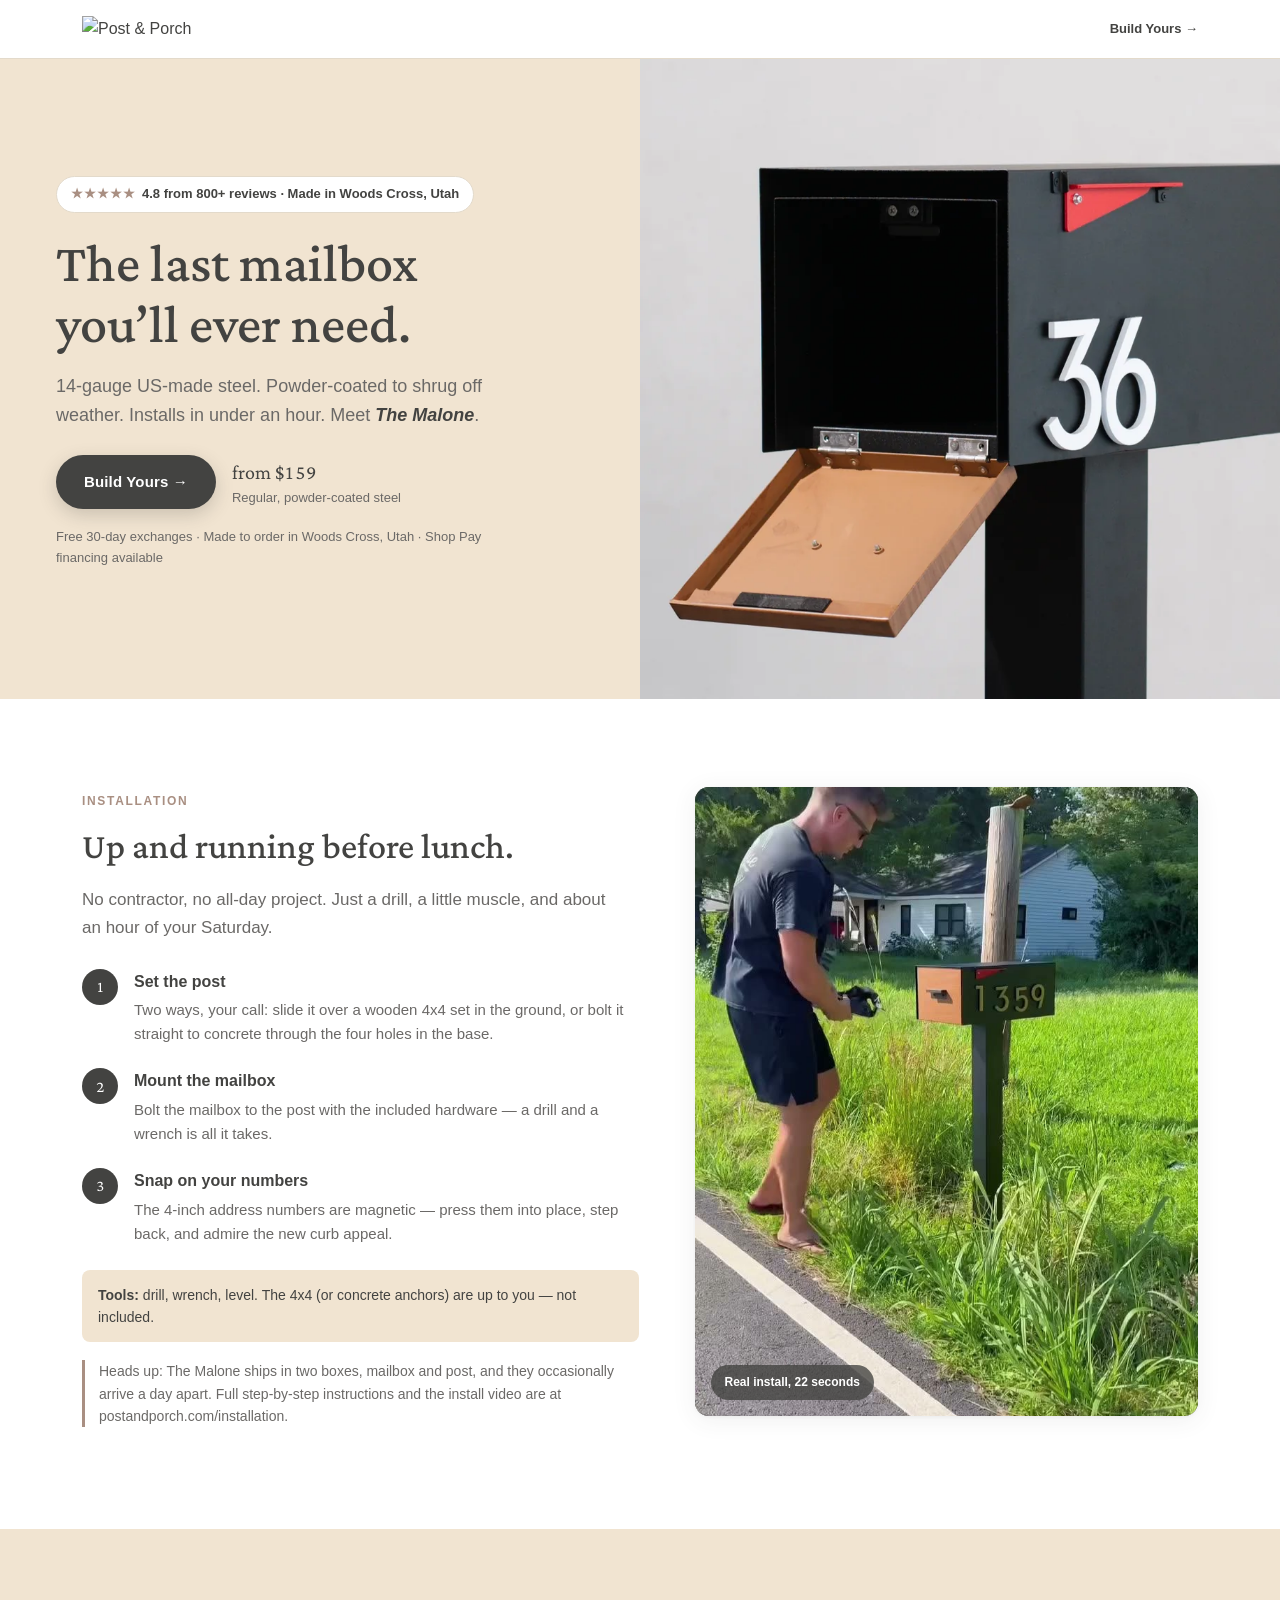
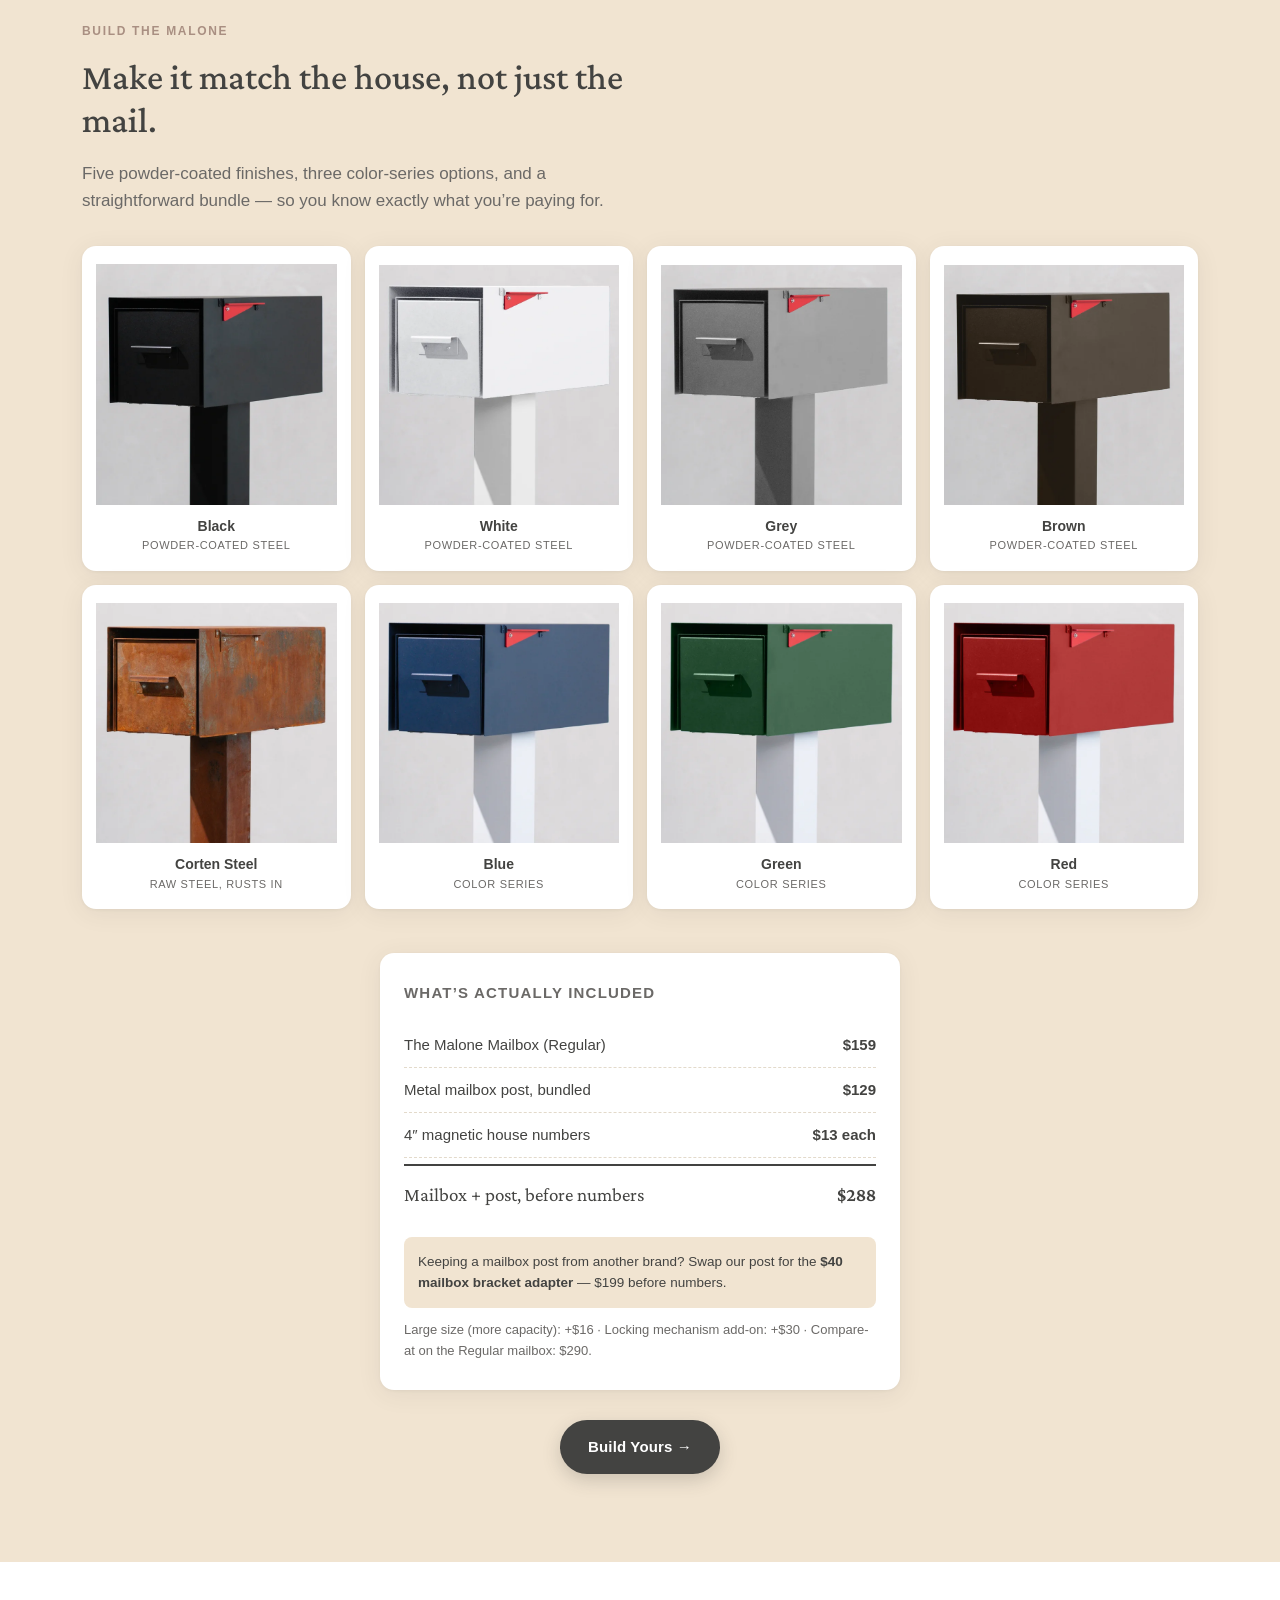
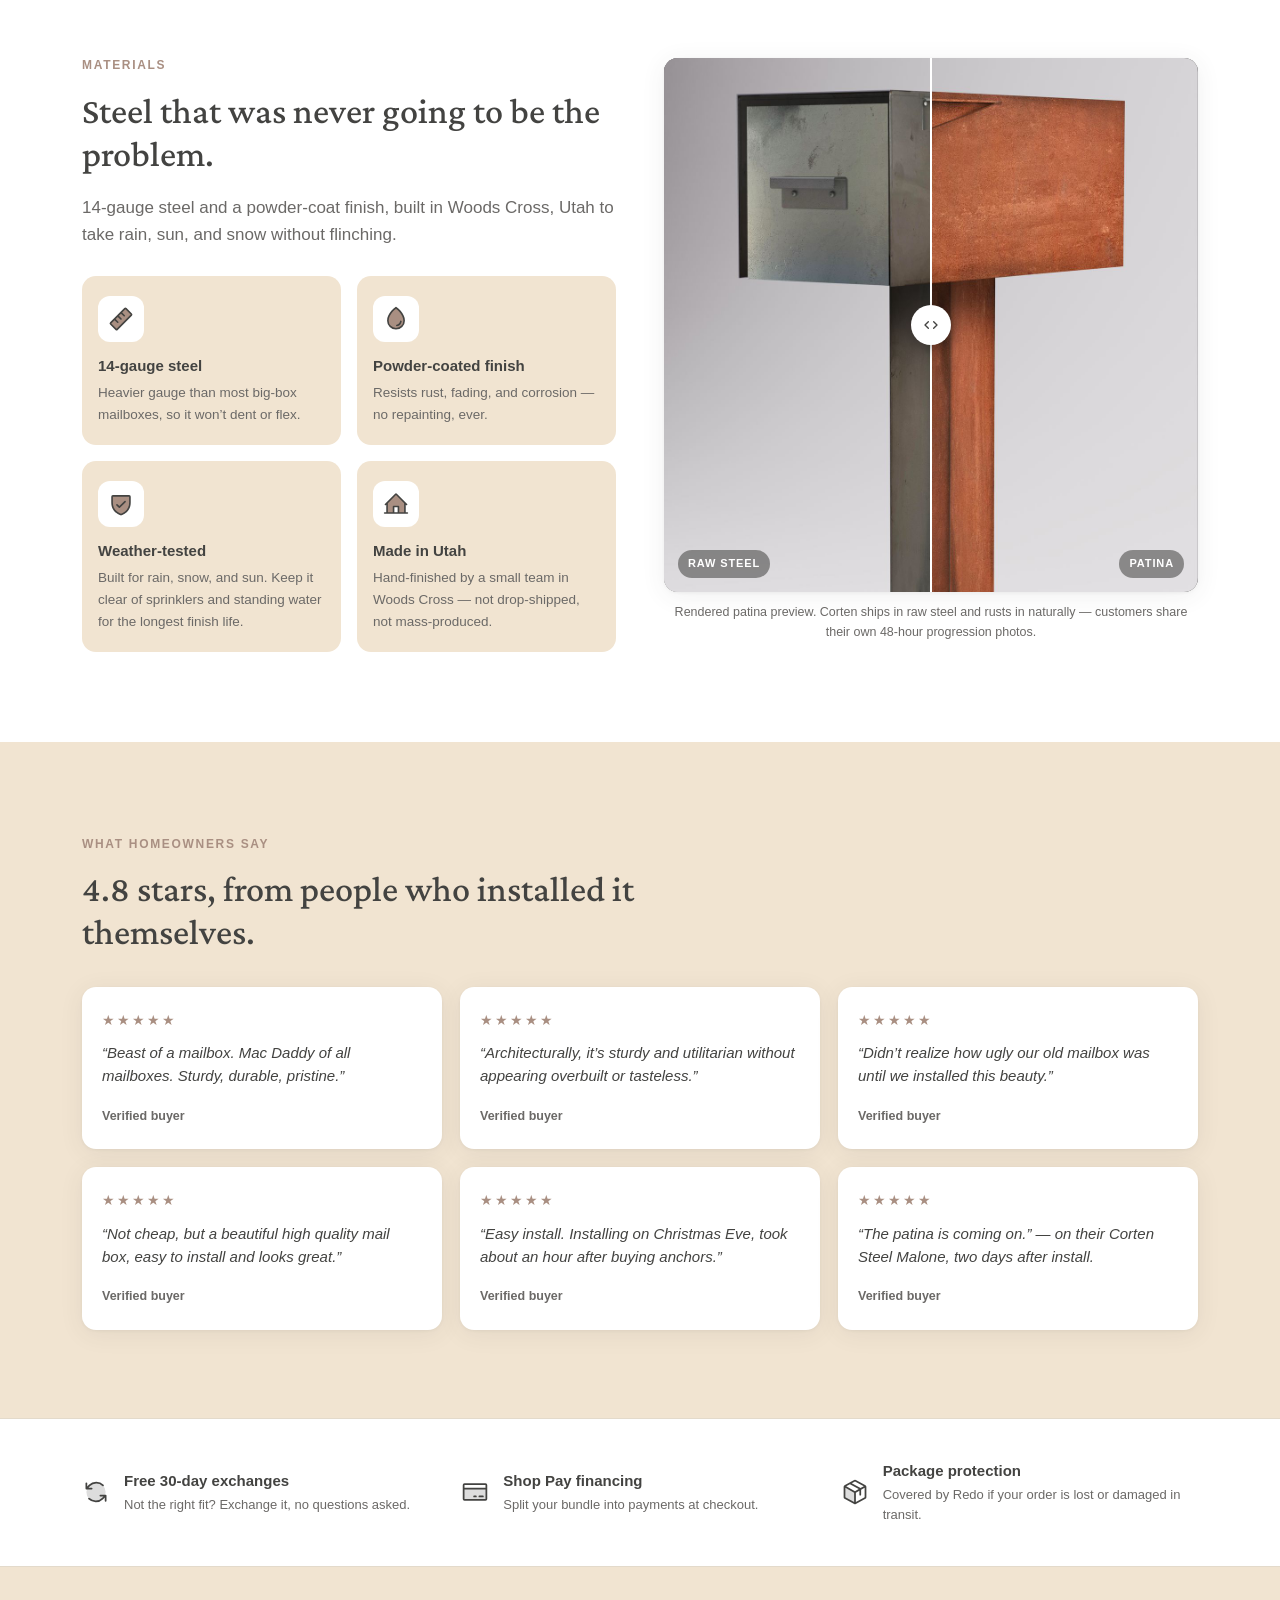
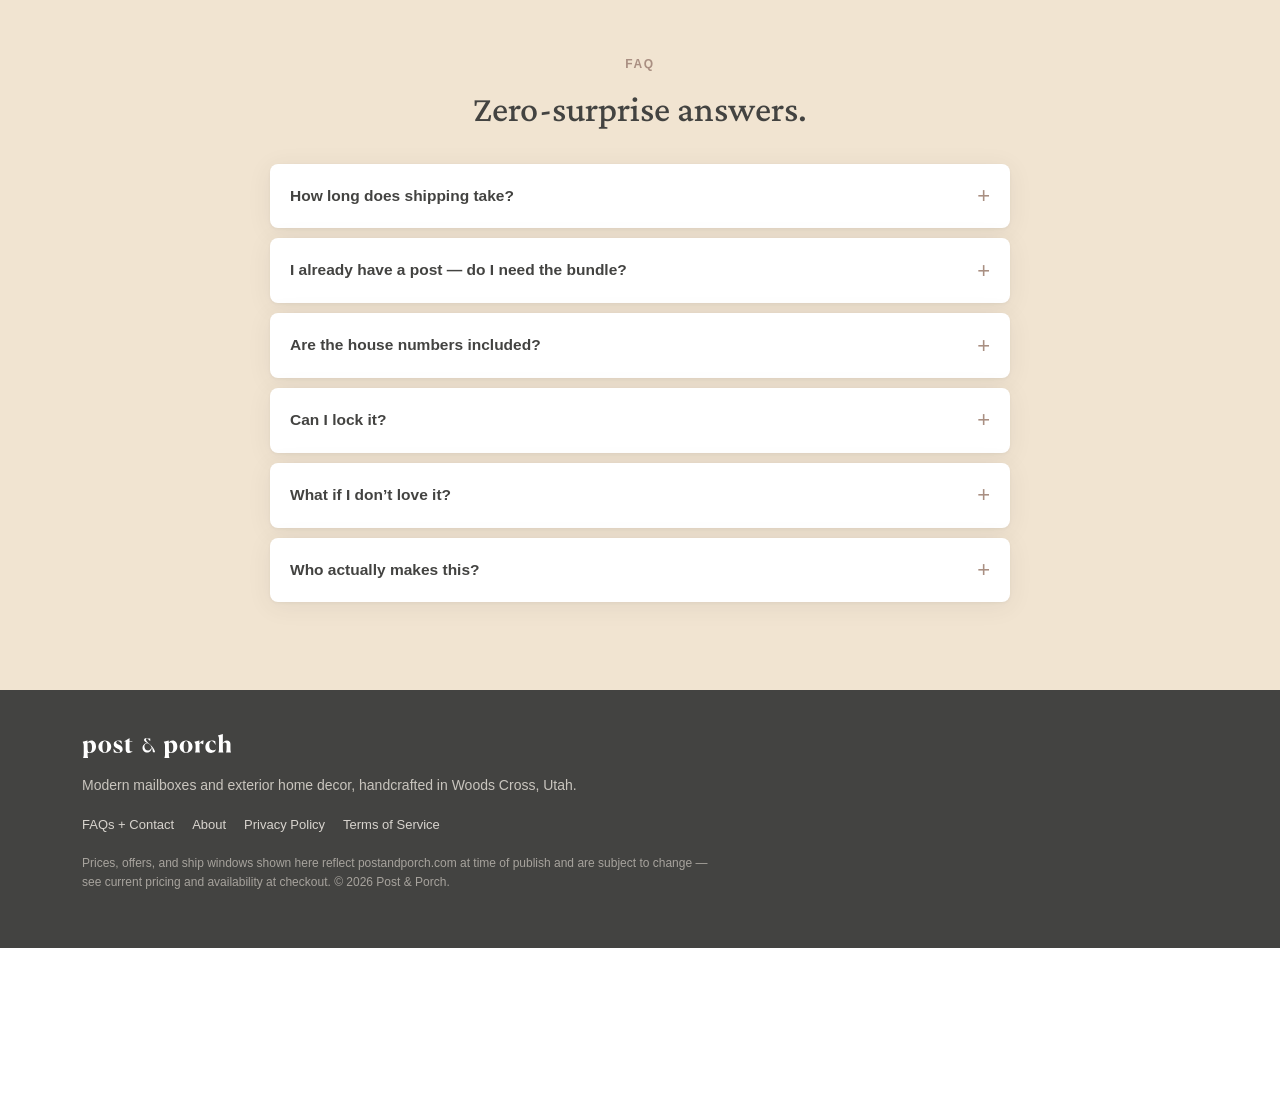
==== commit 55fe8060: "Install copy per owner: post slides over 4x4 or bolts to concrete; adapter is a purchase option not " ====
--- a/index.html
+++ b/index.html
@@ -71,7 +71,7 @@
             <span class="step-num">1</span>
             <div class="step-body">
               <h3>Set the post</h3>
-              <p>Pour a new post in concrete, or skip this step entirely and mount to the post you already have with the $40 bracket adapter.</p>
+              <p>Two ways, your call: slide it over a wooden 4x4 set in the ground, or bolt it straight to concrete through the four holes in the base.</p>
             </div>
           </li>
           <li>
@@ -91,9 +91,9 @@
         </ol>
 
         <div class="tools-line reveal">
-          <strong>Tools:</strong> drill, wrench, level. Setting a new post in concrete? Add quick-set concrete mix (anchors and concrete not included).
-        </div>
-        <p class="compat-note reveal">Already have a post? The Malone mounts to it with a $40 bracket adapter &mdash; no new concrete required. Starting fresh or want a wall-mount instead? Both are built into the bundle below.</p>
+          <strong>Tools:</strong> drill, wrench, level. The 4x4 (or concrete anchors) are up to you &mdash; not included.
+        </div>
+        <p class="compat-note reveal">Heads up: The Malone ships in two boxes, mailbox and post, and they occasionally arrive a day apart. Full step-by-step instructions and the install video are at <a href="https://postandporch.com/pages/installation?utm_source=lp&amp;utm_medium=landing&amp;utm_campaign=malone-v1&amp;lp=malone-v1" target="_blank" rel="noopener">postandporch.com/installation</a>.</p>
       </div>
 
       <div class="reveal">
@@ -163,9 +163,9 @@
       <h3>What&rsquo;s actually included</h3>
       <div class="receipt-row"><span>The Malone Mailbox (Regular)</span><span>$159</span></div>
       <div class="receipt-row"><span>Metal mailbox post, bundled</span><span>$129</span></div>
-      <div class="receipt-row"><span>4&Prime; magnetic house numbers, 1 set</span><span>$13</span></div>
-      <div class="receipt-row total"><span>New-post bundle total</span><span>$301</span></div>
-      <div class="receipt-alt">Already have a post? Swap the post for the <strong>$40 mailbox bracket adapter</strong> instead &mdash; total comes to $212, numbers included.</div>
+      <div class="receipt-row"><span>4&Prime; magnetic house numbers</span><span>$13 each</span></div>
+      <div class="receipt-row total"><span>Mailbox + post, before numbers</span><span>$288</span></div>
+      <div class="receipt-alt">Keeping a mailbox post from another brand? Swap our post for the <strong>$40 mailbox bracket adapter</strong> &mdash; $199 before numbers.</div>
       <div class="receipt-addons">Large size (more capacity): +$16 &middot; Locking mechanism add-on: +$30 &middot; Compare-at on the Regular mailbox: $290.</div>
     </div>
 
@@ -309,15 +309,15 @@
     <div class="faq-list">
       <details class="faq-item reveal" data-question="shipping-time">
         <summary>How long does shipping take?</summary>
-        <p>Every Malone is made to order by hand in Woods Cross, Utah. Current production is 7&ndash;21 business days before it ships (that window is production time, not transit time) &mdash; you&rsquo;ll get tracking by email the moment it leaves the warehouse.</p>
+        <p>Most orders ship in 3&ndash;7 days from our shop in Woods Cross, Utah. Current ship window is shown at checkout, and you&rsquo;ll get tracking by email the moment it leaves the warehouse.</p>
       </details>
       <details class="faq-item reveal" data-question="existing-post">
         <summary>I already have a post &mdash; do I need the bundle?</summary>
-        <p>No. Keep your existing post and add the $40 mailbox bracket adapter at checkout instead of the full post bundle. No new concrete, no new post. A wall-mounted version is also available if you&rsquo;d rather skip the post entirely.</p>
+        <p>Our post slides over a wooden 4x4 or bolts to concrete, so most people install it fresh. If you want to keep a mailbox post from another brand, the $40 mailbox bracket adapter lets The Malone mount to it. A wall-mounted version is also available if you&rsquo;d rather skip the post entirely.</p>
       </details>
       <details class="faq-item reveal" data-question="numbers-included">
         <summary>Are the house numbers included?</summary>
-        <p>Not in the base mailbox price. The 4-inch address numbers are magnetic, anodized aluminum, and sold as a 4-number set for $13 &mdash; snap them on, no tools needed.</p>
+        <p>Not in the base mailbox price. The 4-inch address numbers are magnetic, anodized aluminum, and $13 per number &mdash; snap them on, no tools needed.</p>
       </details>
       <details class="faq-item reveal" data-question="lock">
         <summary>Can I lock it?</summary>
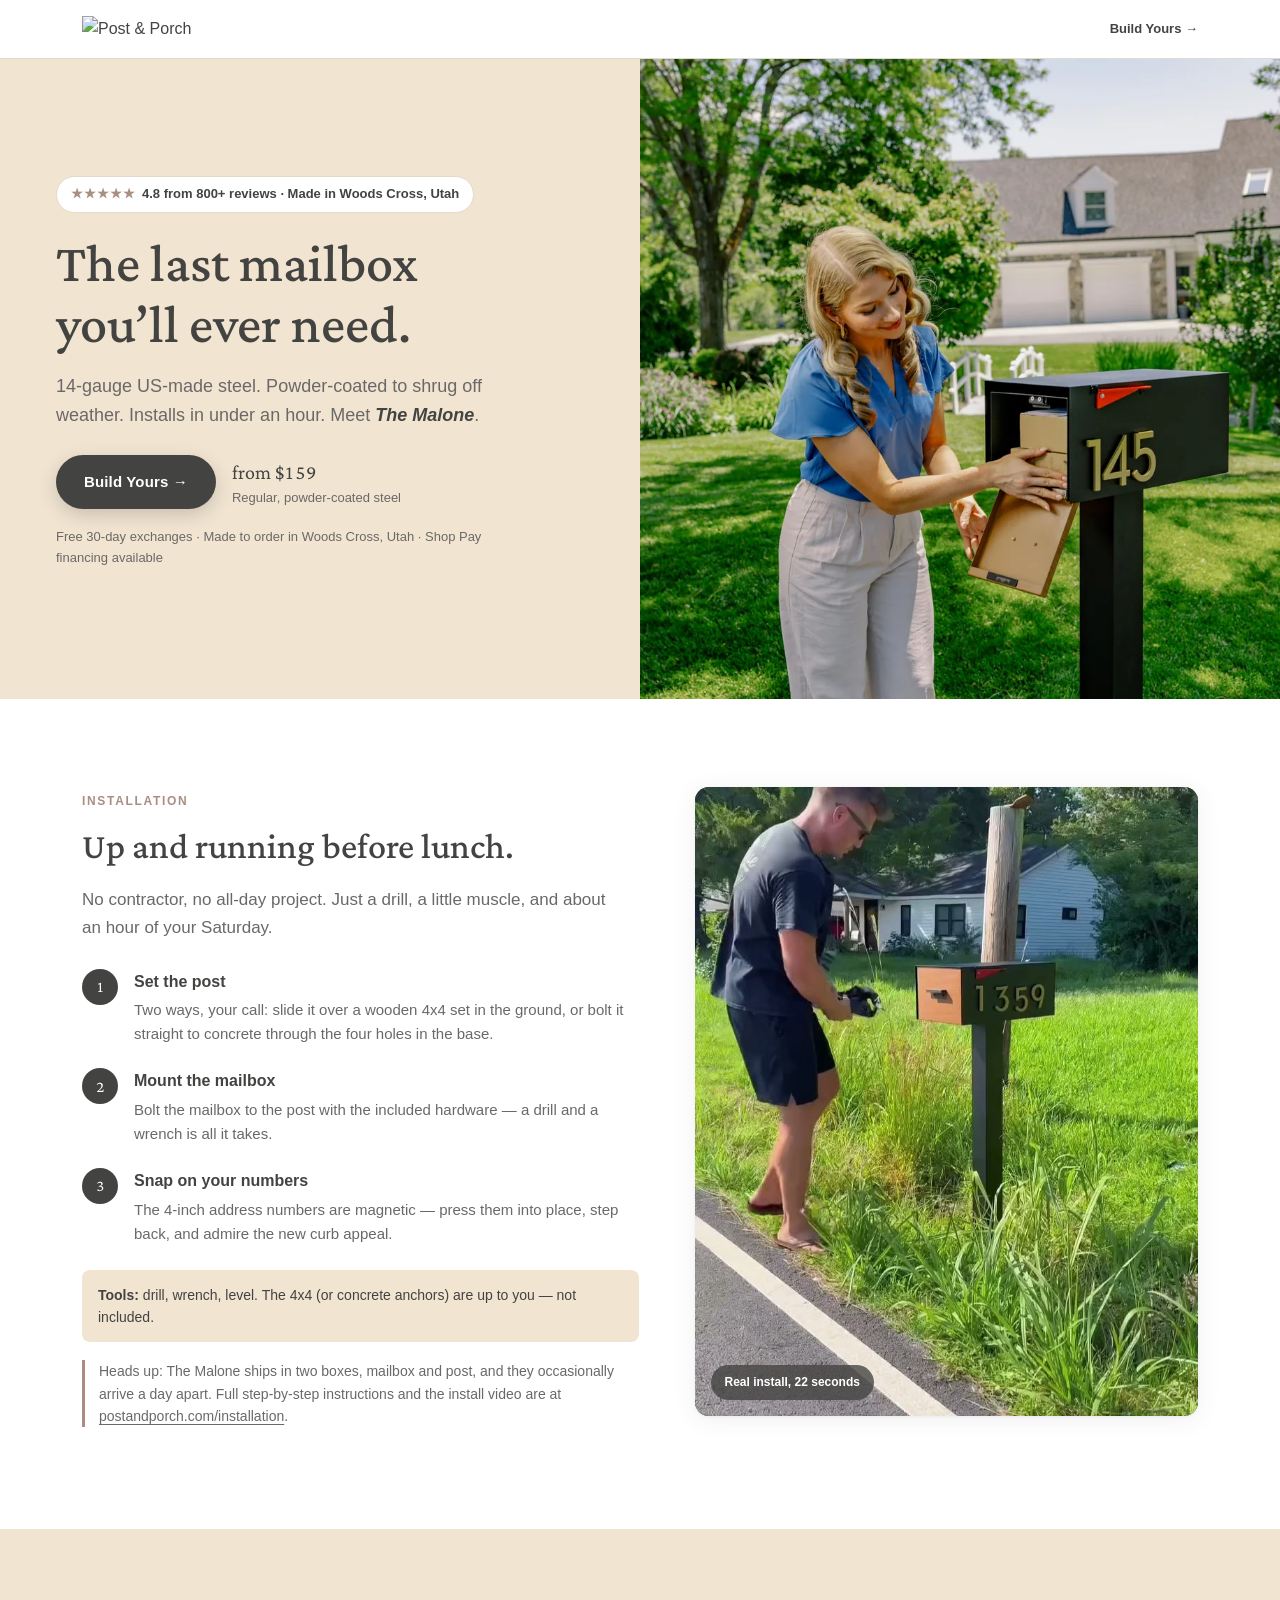
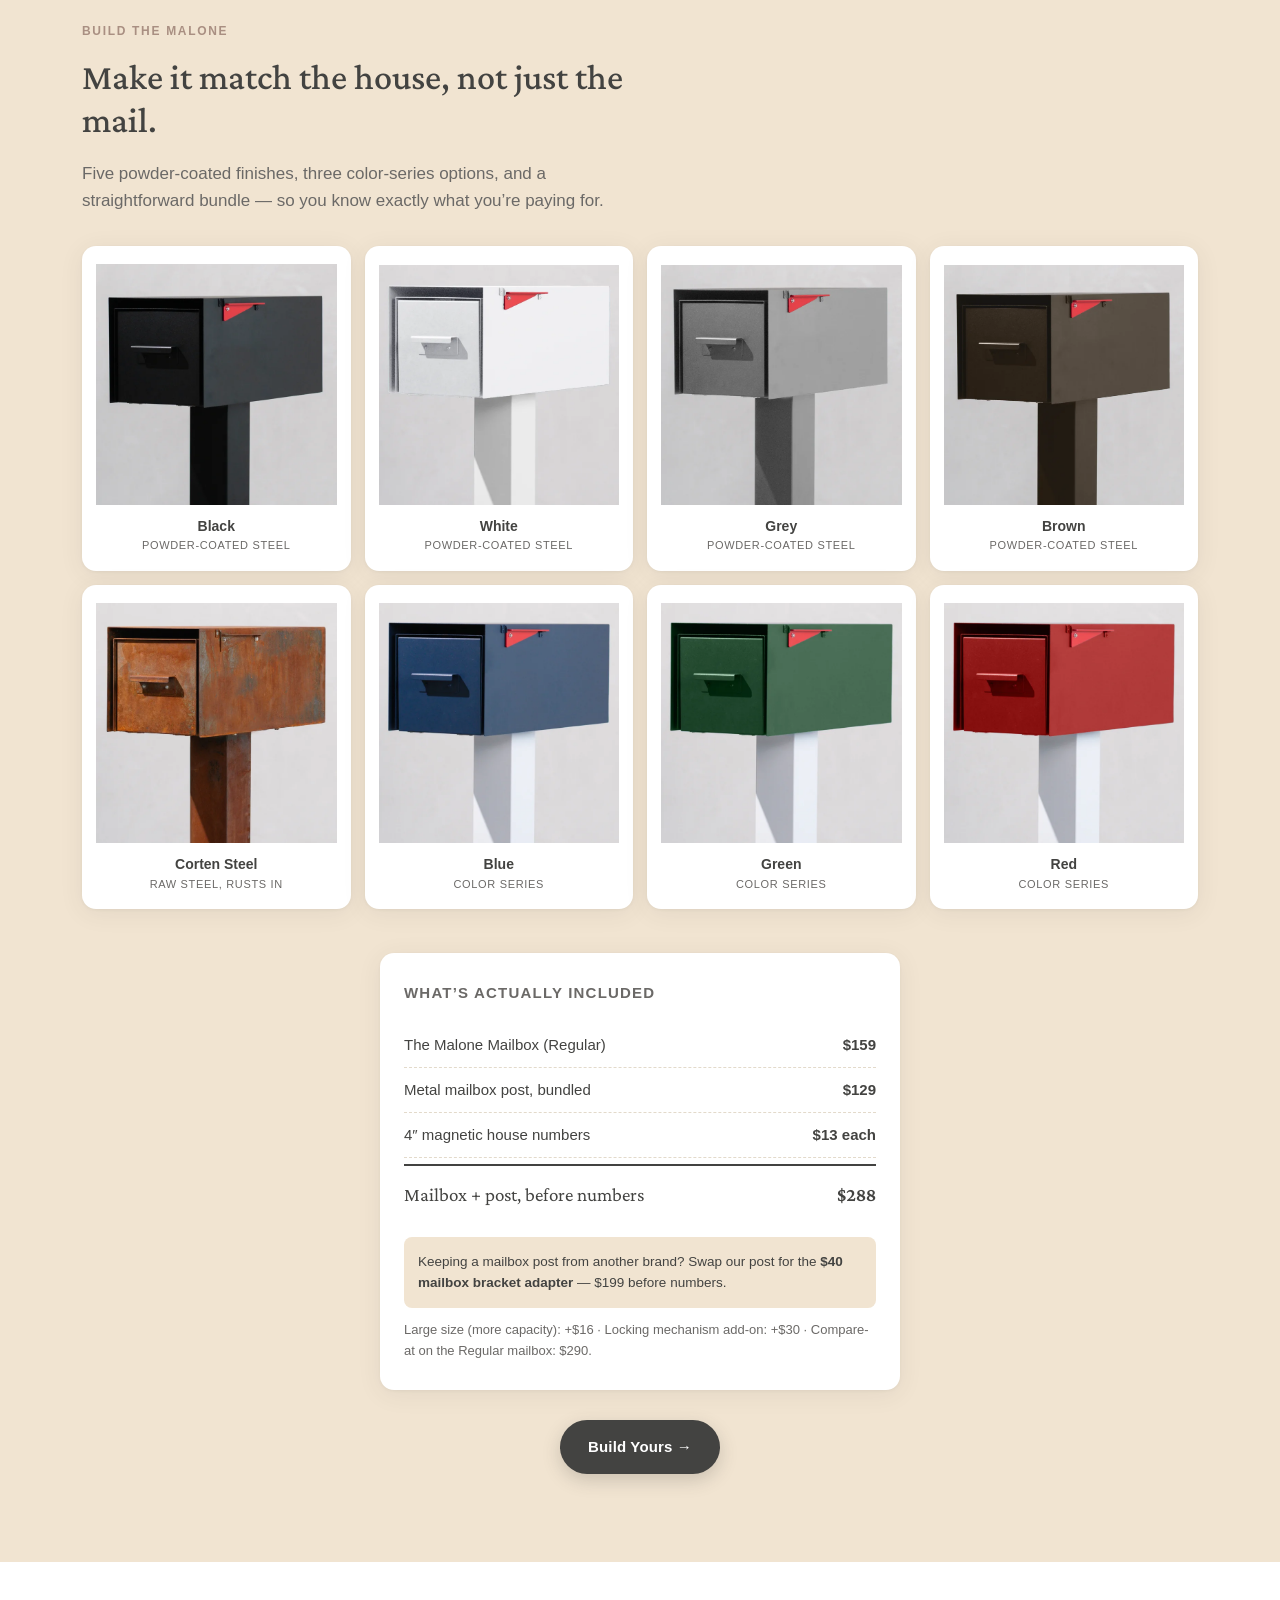
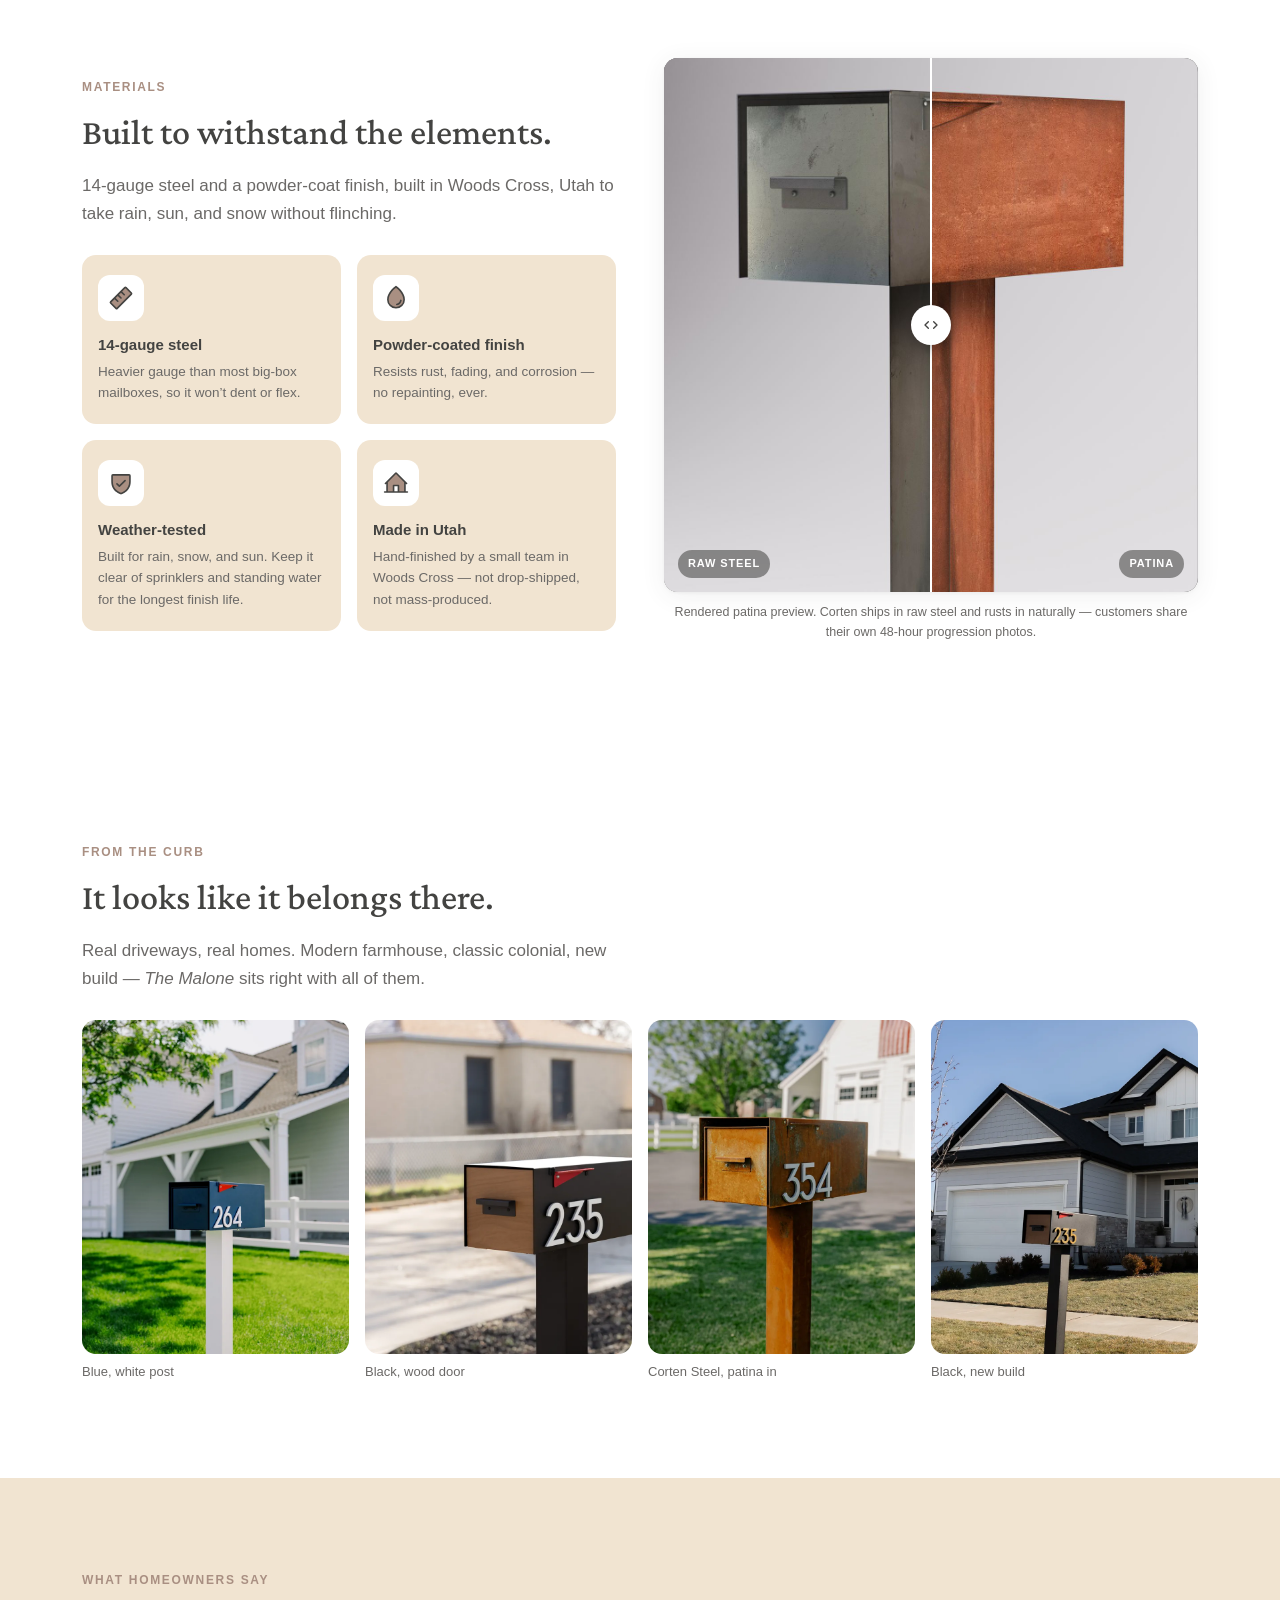
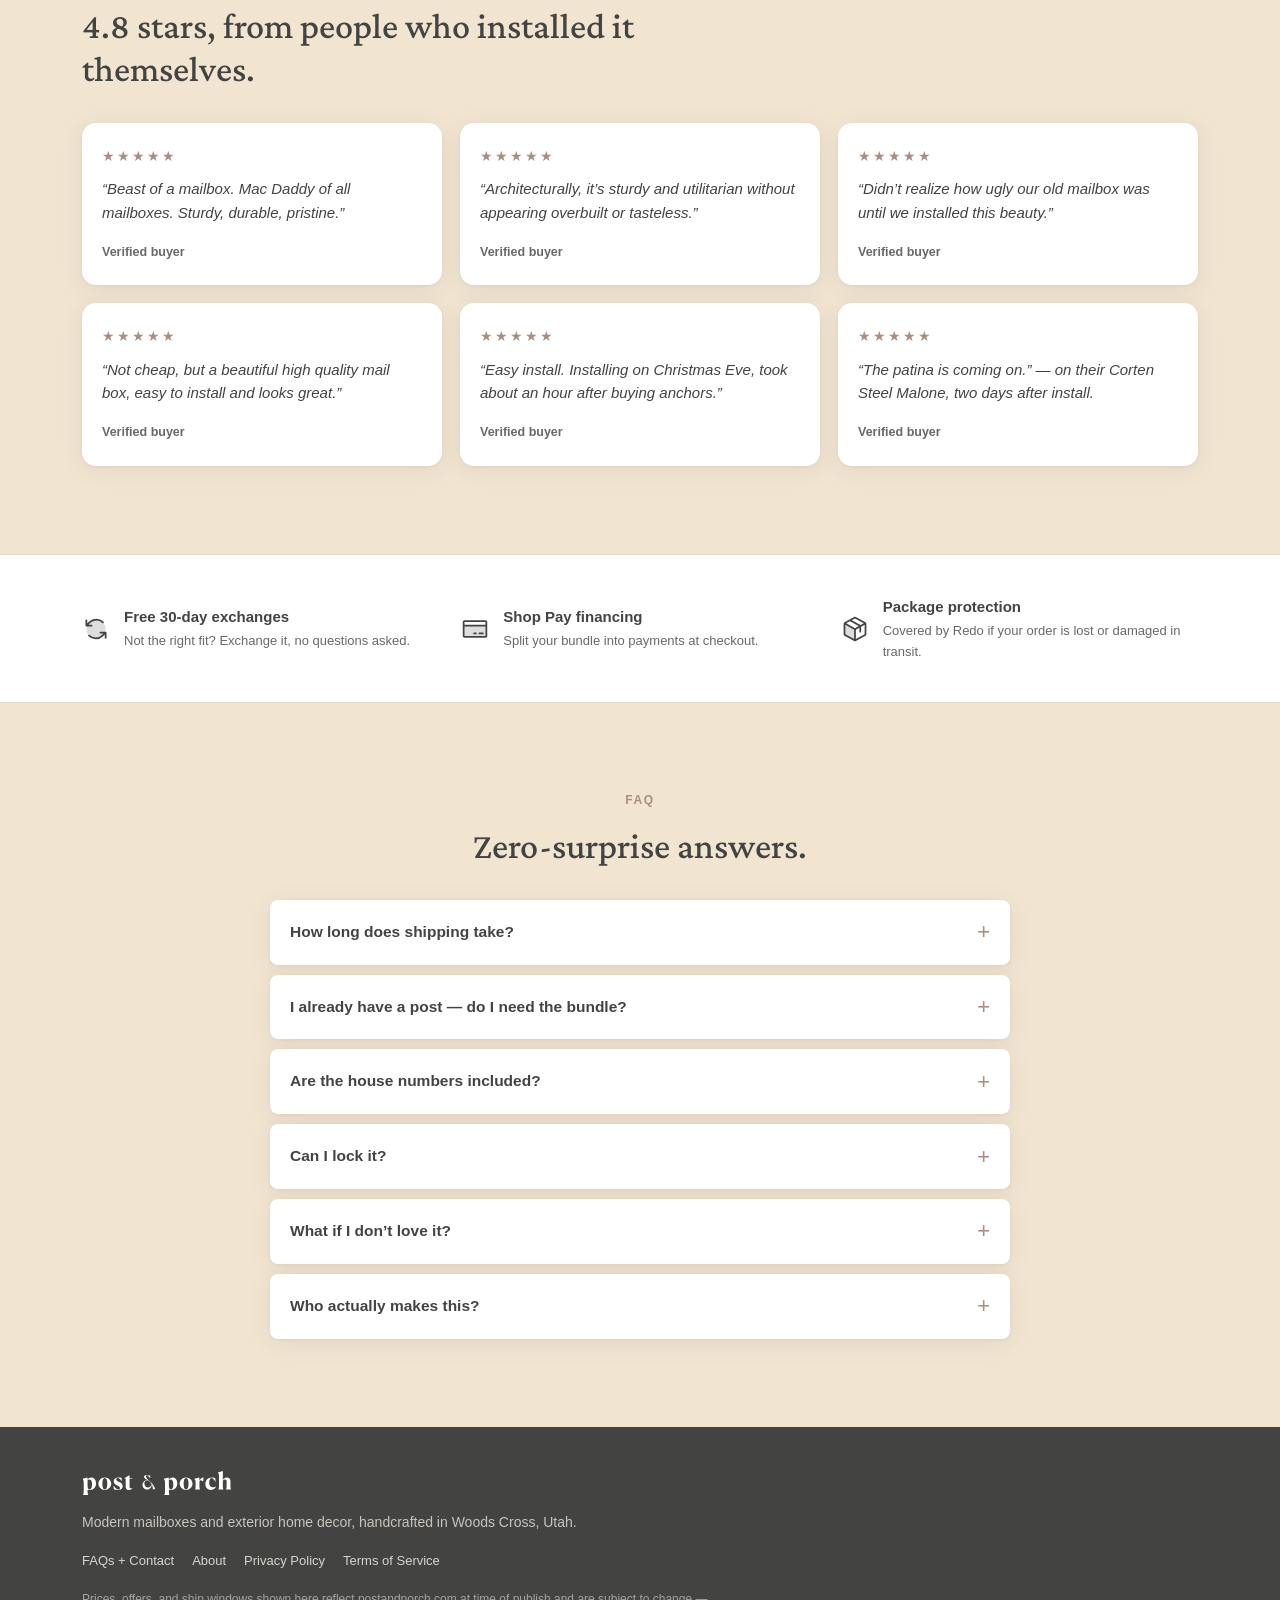
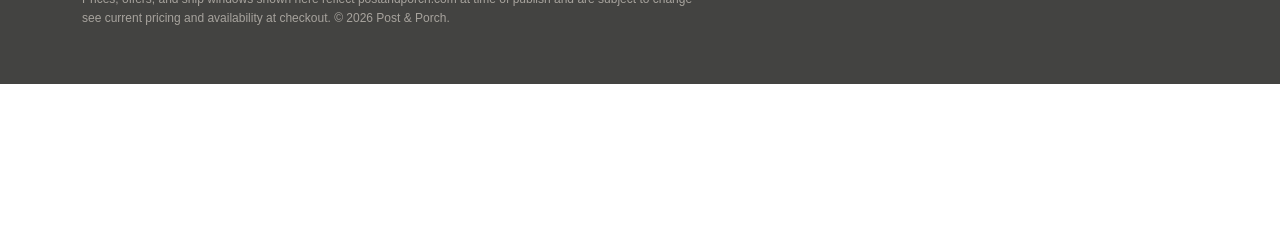
==== commit a9f40490: "Lifestyle pass per owner: lifestyle hero, From-the-curb photo section, plain-English materials headl" ====
--- a/index.html
+++ b/index.html
@@ -51,7 +51,7 @@
         <source media="(min-width: 900px)" srcset="assets/img/hero-desktop.webp" type="image/webp">
         <source media="(min-width: 900px)" srcset="assets/img/hero-desktop.jpg">
         <source srcset="assets/img/hero-mobile.webp" type="image/webp">
-        <img src="assets/img/hero-mobile.jpg" alt="The Malone post-mounted mailbox in Black, door open showing the wood-tone interior, with magnetic house numbers and the signature red flag" width="900" height="900" loading="eager">
+        <img src="assets/img/hero-mobile.jpg" alt="A homeowner placing a package into The Malone post-mounted mailbox, number 145, in front of a white colonial home" width="900" height="900" loading="eager">
       </picture>
     </div>
   </div>
@@ -181,7 +181,7 @@
     <div class="outlast__layout">
       <div>
         <div class="eyebrow reveal">Materials</div>
-        <h2 class="section-h reveal">Steel that was never going to be the problem.</h2>
+        <h2 class="section-h reveal">Built to withstand the elements.</h2>
         <p class="section-sub reveal">14-gauge steel and a powder-coat finish, built in Woods Cross, Utah to take rain, sun, and snow without flinching.</p>
 
         <div class="feature-grid reveal">
@@ -230,6 +230,21 @@
   </div>
 </section>
 
+<!-- ================= FROM THE CURB ================= -->
+<section class="street" data-section="street">
+  <div class="container">
+    <div class="eyebrow reveal">From the curb</div>
+    <h2 class="section-h reveal">It looks like it belongs there.</h2>
+    <p class="section-sub reveal">Real driveways, real homes. Modern farmhouse, classic colonial, new build &mdash; <em>The Malone</em> sits right with all of them.</p>
+    <div class="street__grid reveal">
+      <figure class="street__tile"><img src="assets/street/blue-barn.webp" onerror="this.onerror=null;this.src='assets/street/blue-barn.jpg'" alt="The Malone in Blue on a white post in front of a white barn-style home" width="800" height="1000" loading="lazy"><figcaption>Blue, white post</figcaption></figure>
+      <figure class="street__tile"><img src="assets/street/wood-door-modern.webp" onerror="this.onerror=null;this.src='assets/street/wood-door-modern.jpg'" alt="The Malone with a wood door and white house numbers 235 at a modern driveway" width="800" height="1000" loading="lazy"><figcaption>Black, wood door</figcaption></figure>
+      <figure class="street__tile"><img src="assets/street/corten-354.webp" onerror="this.onerror=null;this.src='assets/street/corten-354.jpg'" alt="The Malone in Corten Steel, fully patinaed, with silver house numbers 354" width="800" height="1000" loading="lazy"><figcaption>Corten Steel, patina in</figcaption></figure>
+      <figure class="street__tile"><img src="assets/street/black-house.webp" onerror="this.onerror=null;this.src='assets/street/black-house.jpg'" alt="The Malone in Black in front of a two-story grey and white home" width="800" height="1000" loading="lazy"><figcaption>Black, new build</figcaption></figure>
+    </div>
+  </div>
+</section>
+
 <!-- ================= REVIEWS ================= -->
 <section class="reviews" data-section="reviews">
   <div class="container">
--- a/assets/style.css
+++ b/assets/style.css
@@ -535,3 +535,13 @@
 @media (prefers-reduced-motion: reduce) {
   .reveal { opacity: 1; transform: none; transition: none; }
 }
+
+.compat-note a { text-decoration: underline; text-underline-offset: 3px; }
+
+/* From the curb --------------------------------------------------------------*/
+.street { padding: 64px 0; background: var(--white); }
+.street__grid { display: grid; grid-template-columns: repeat(2, 1fr); gap: 12px; margin-top: 28px; }
+@media (min-width: 900px) { .street { padding: 96px 0; } .street__grid { grid-template-columns: repeat(4, 1fr); gap: 16px; } }
+.street__tile { margin: 0; }
+.street__tile img { width: 100%; aspect-ratio: 4/5; object-fit: cover; border-radius: 14px; display: block; }
+.street__tile figcaption { font-size: 13px; color: var(--ink-soft); margin-top: 8px; }
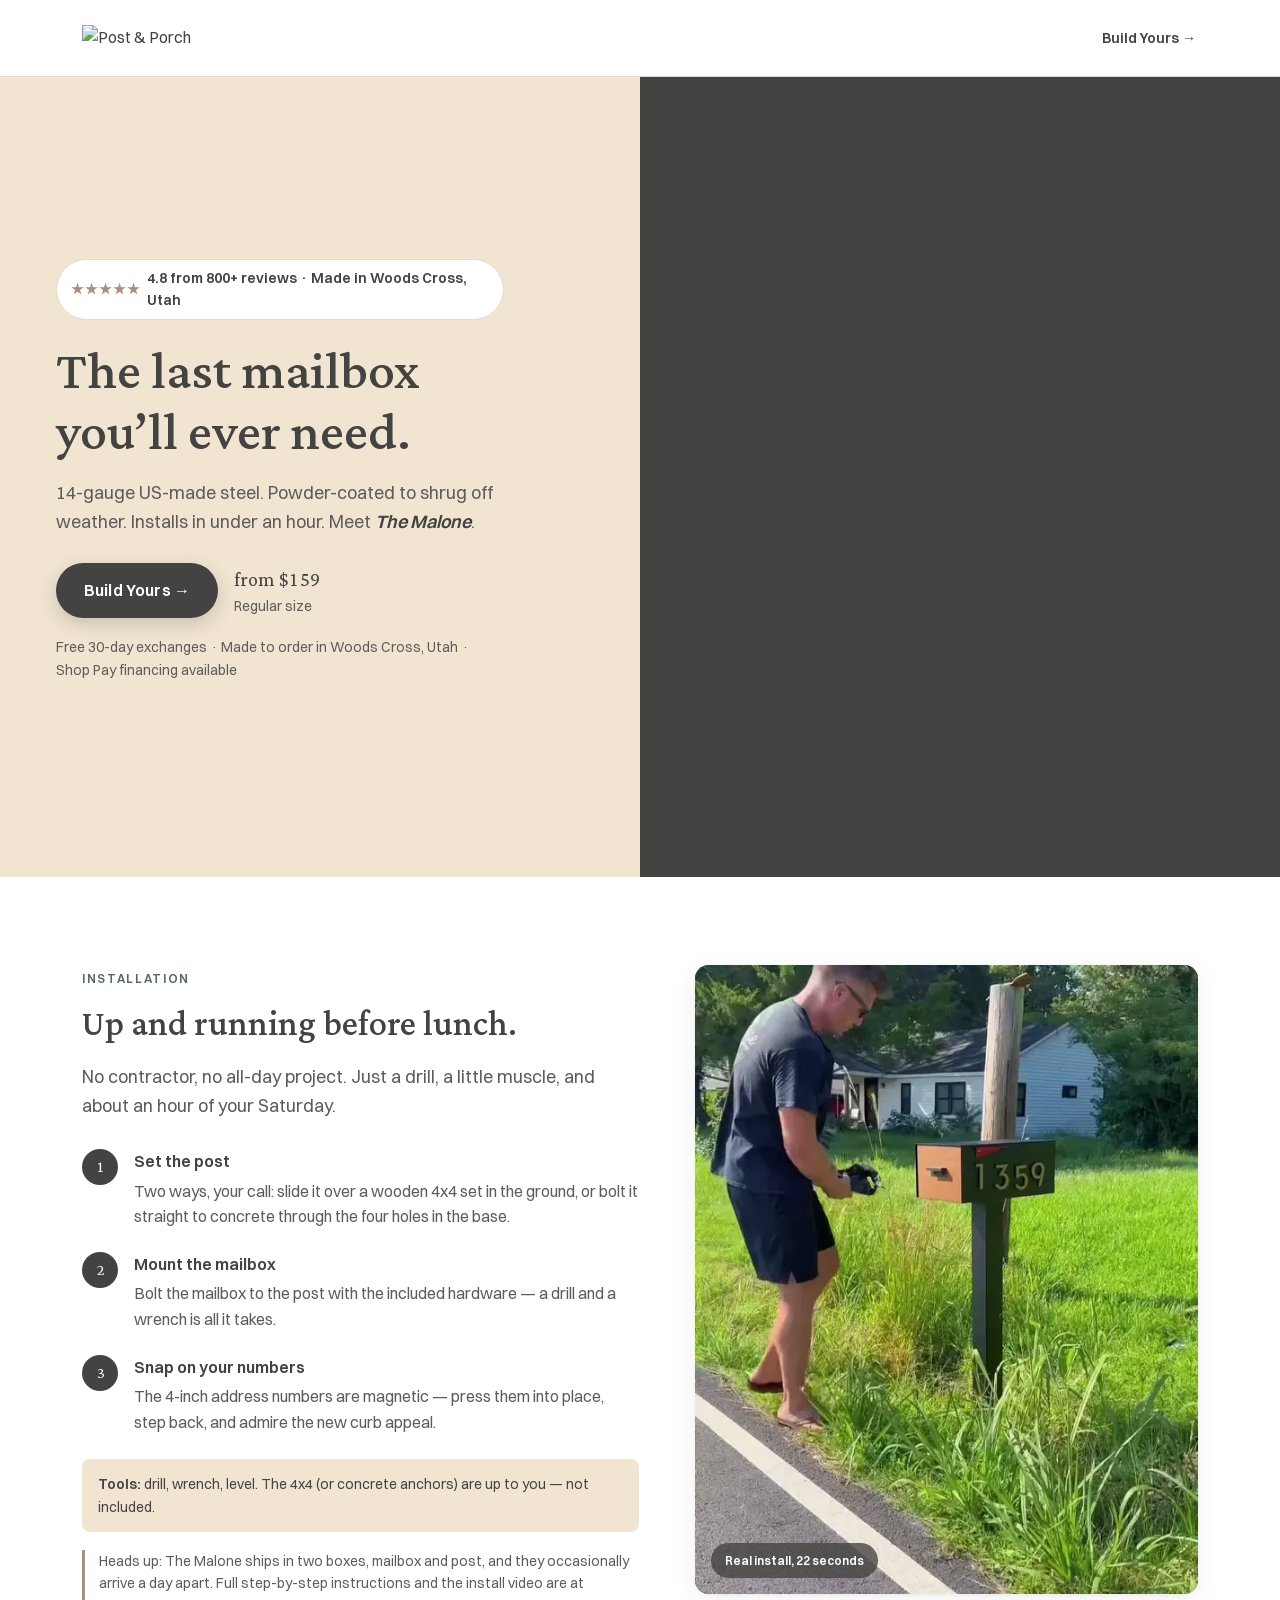
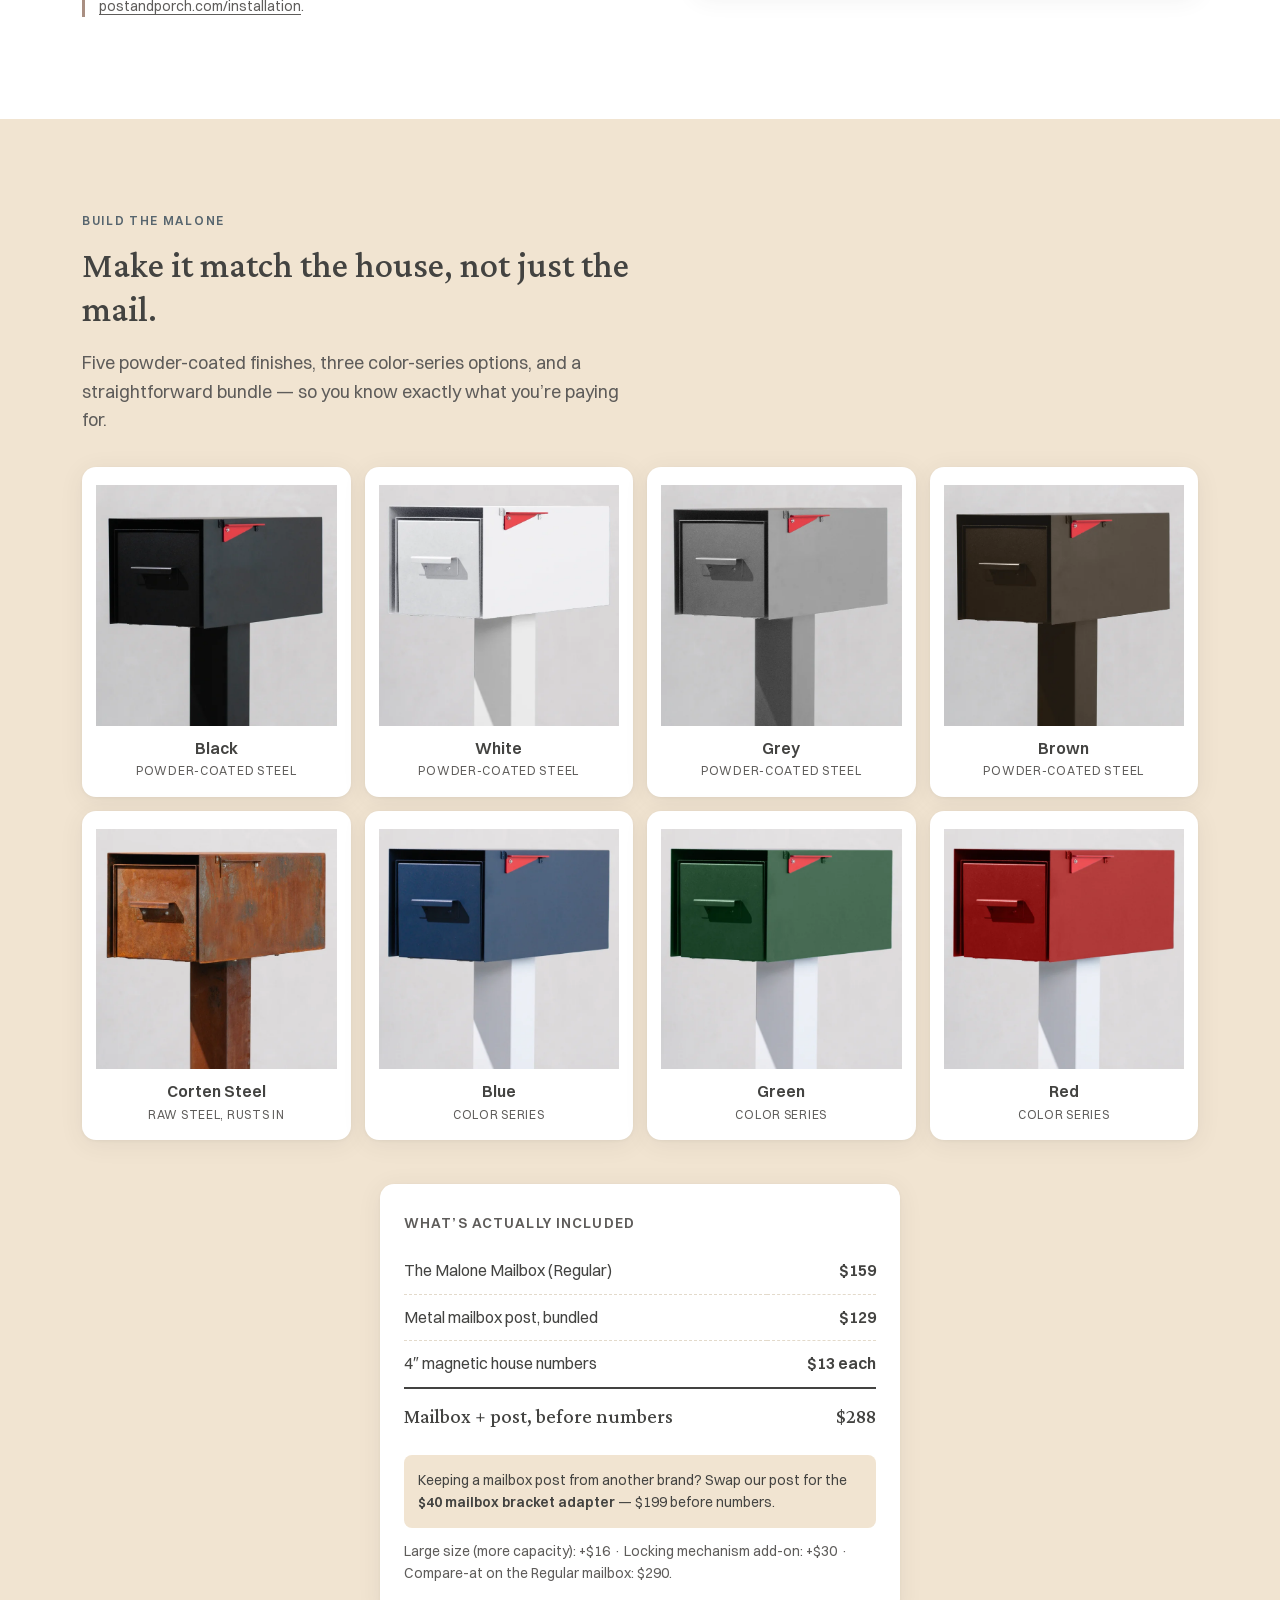
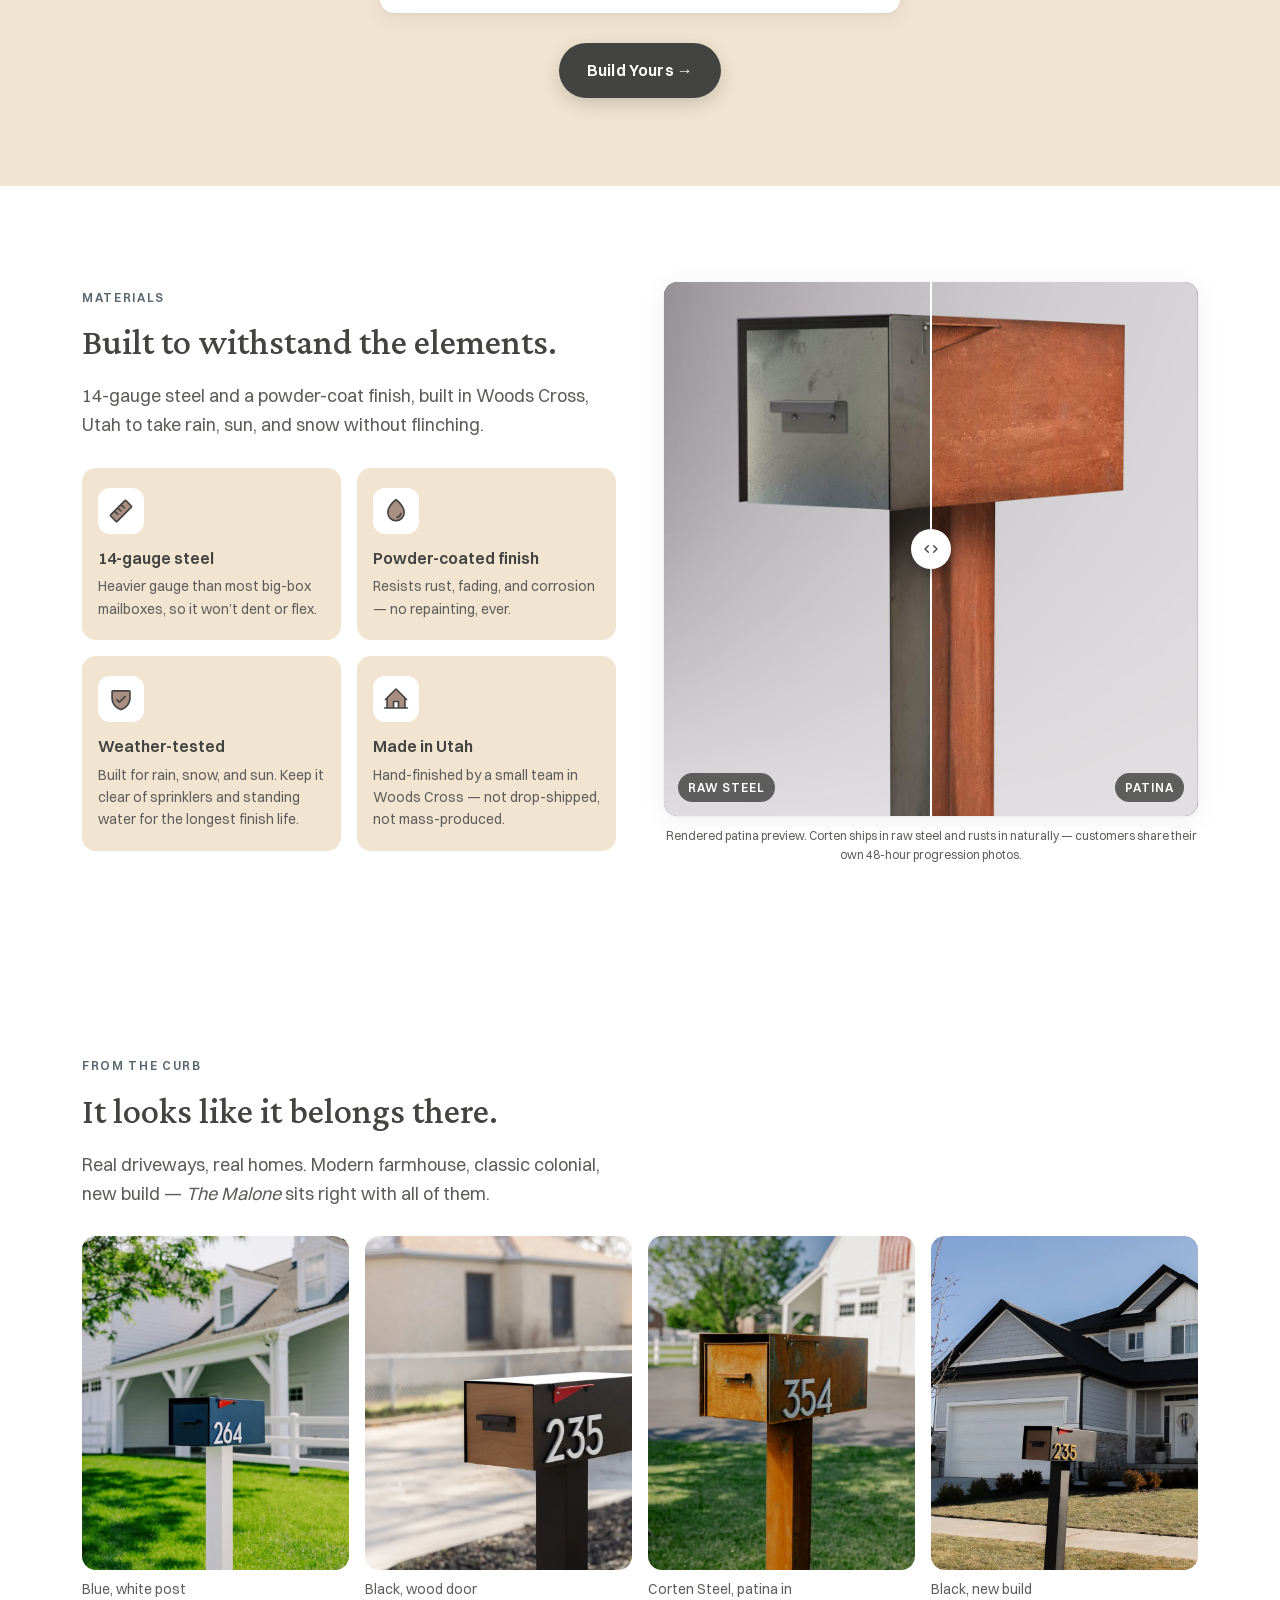
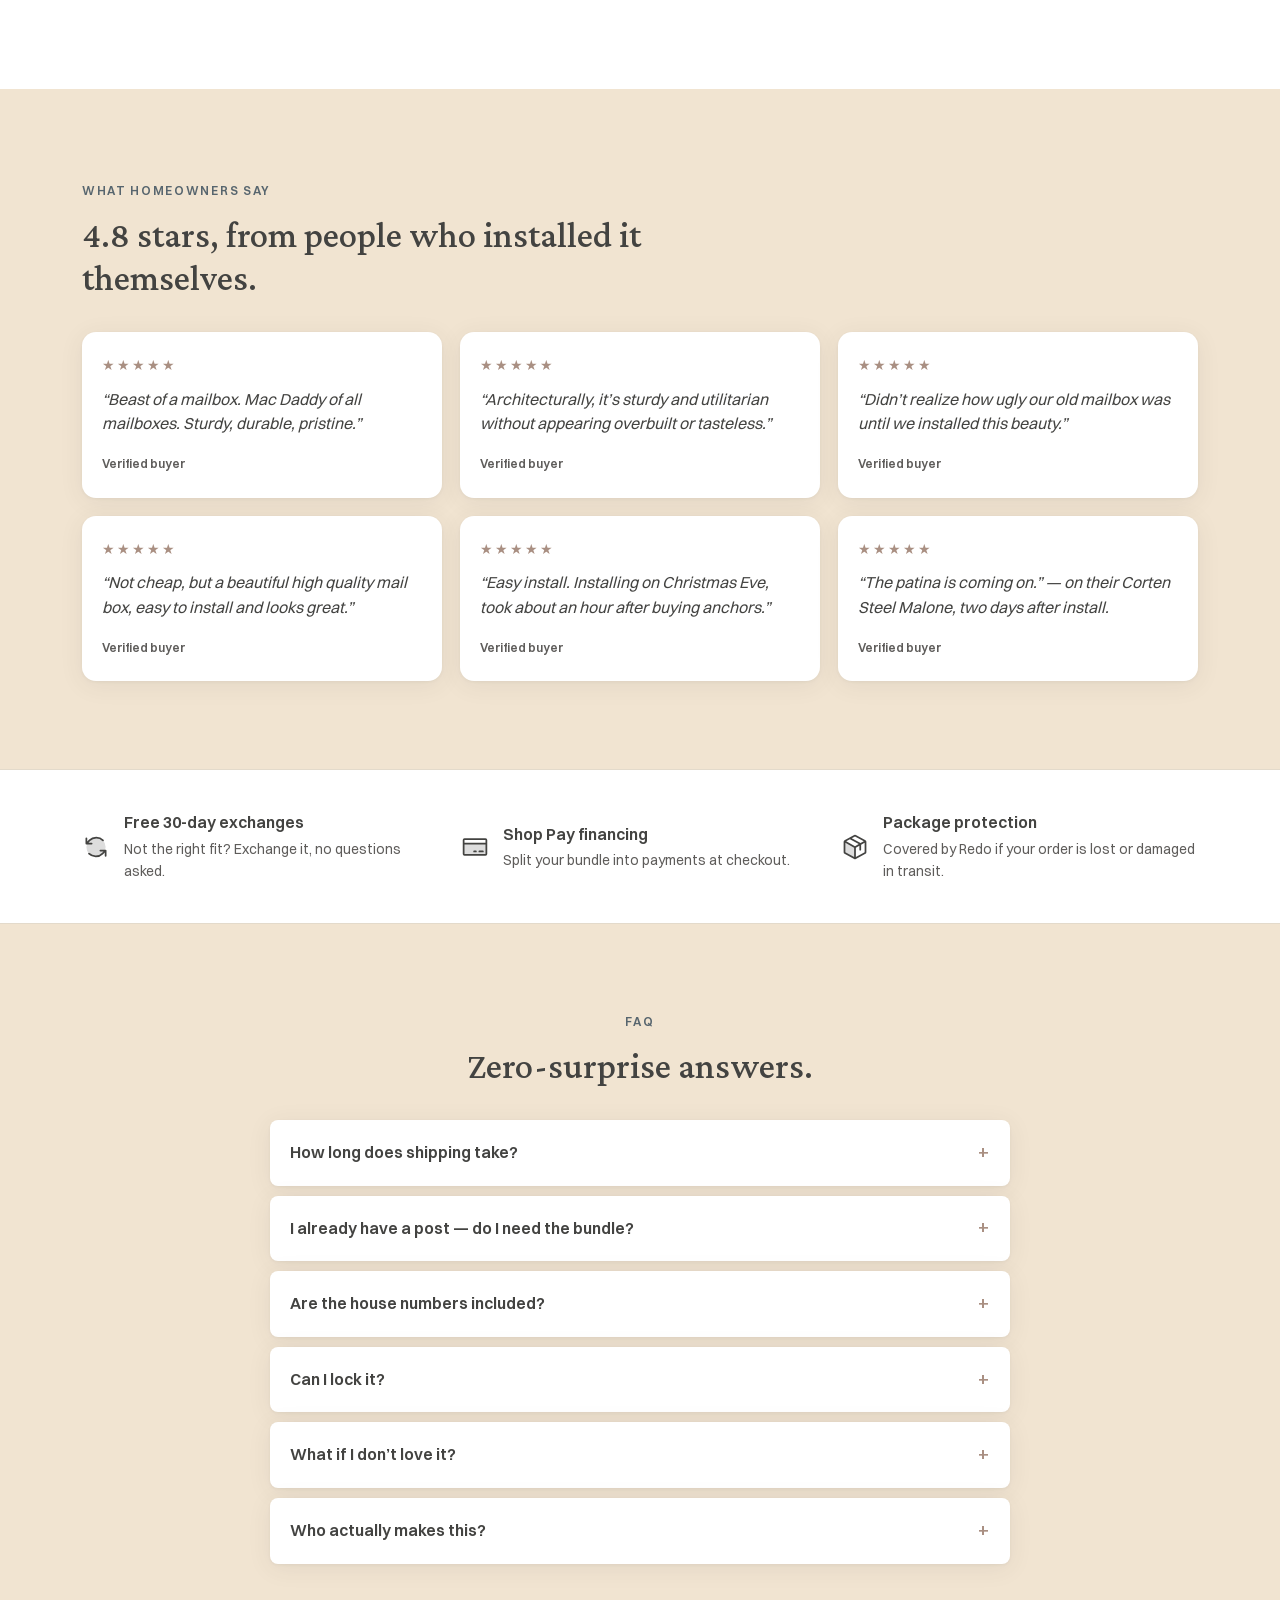
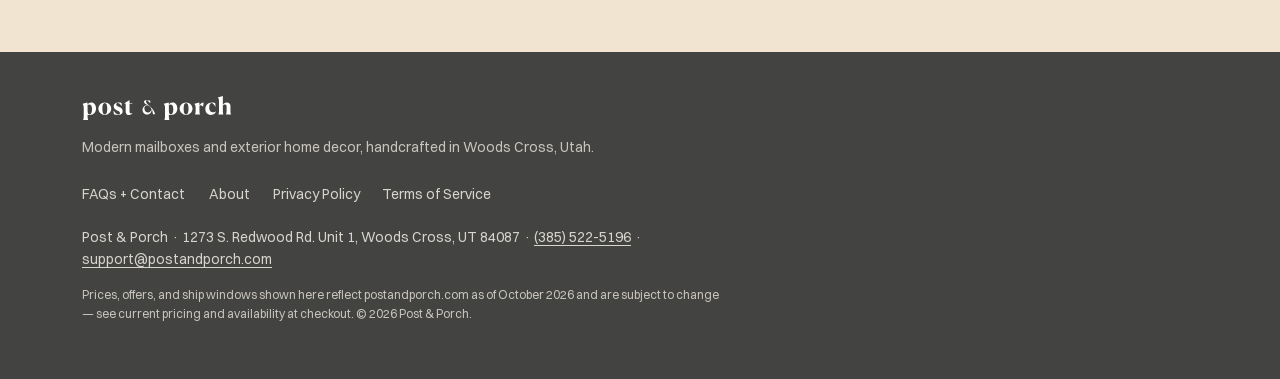
==== commit 30e7ec9f: "QA/perf/a11y pass: self-hosted fonts, LCP preload, AA contrast, landmarks, JSON-LD, Shopify paste bu" ====
--- a/index.html
+++ b/index.html
@@ -1,8 +1,8 @@
 <!DOCTYPE html>
 <!--
   POST & PORCH - THE MALONE MAILBOX LP v1
-  VERSION 2026-10-06 - build v1
-  Search this file for "build v1" to confirm you have the latest deploy.
+  VERSION 2026-10-07 - build v1.1 (QA/perf/a11y pass)
+  Search this file for "build v1.1" to confirm you have the latest deploy.
 -->
 <html lang="en">
 <head>
@@ -10,31 +10,62 @@
 <meta name="viewport" content="width=device-width, initial-scale=1, viewport-fit=cover">
 <title>The Malone Mailbox - The Last Mailbox You&rsquo;ll Ever Need | Post &amp; Porch</title>
 <meta name="description" content="14-gauge US-made steel, powder-coated, installs in under an hour. The Malone from Post &amp; Porch, made to order in Woods Cross, Utah. 4.8 stars from 800+ reviews, from $159.">
+<meta name="theme-color" content="#F1E4D1">
+<link rel="canonical" href="https://ksimmons0420.github.io/postandporch-malone-lp/">
+<meta property="og:type" content="website">
+<meta property="og:site_name" content="Post &amp; Porch">
+<meta property="og:title" content="The last mailbox you&rsquo;ll ever need. The Malone by Post &amp; Porch">
+<meta property="og:description" content="14-gauge US-made steel, powder-coated, installs in under an hour. Made to order in Woods Cross, Utah. From $159.">
+<meta property="og:url" content="https://ksimmons0420.github.io/postandporch-malone-lp/">
+<meta property="og:image" content="https://ksimmons0420.github.io/postandporch-malone-lp/assets/img/og-image.jpg">
+<meta property="og:image:width" content="1200">
+<meta property="og:image:height" content="629">
+<meta property="og:image:alt" content="A homeowner placing a package into The Malone post-mounted mailbox, number 145">
+<meta name="twitter:card" content="summary_large_image">
+<meta name="twitter:title" content="The last mailbox you&rsquo;ll ever need. The Malone by Post &amp; Porch">
+<meta name="twitter:description" content="14-gauge US-made steel, powder-coated, installs in under an hour. From $159.">
+<meta name="twitter:image" content="https://ksimmons0420.github.io/postandporch-malone-lp/assets/img/og-image.jpg">
 <link rel="icon" href="https://postandporch.com/cdn/shop/files/P_P_Favicon-01.png">
-<link rel="preconnect" href="https://fonts.googleapis.com">
-<link rel="preconnect" href="https://fonts.gstatic.com" crossorigin>
-<link href="https://fonts.googleapis.com/css2?family=Crimson+Pro:wght@400;500;600&amp;display=swap" rel="stylesheet">
-<link rel="stylesheet" href="assets/switzer.css">
+<link rel="preload" href="assets/fonts/crimson-pro-latin.woff2" as="font" type="font/woff2" crossorigin>
+<link rel="preload" href="assets/fonts/switzer-400.woff2" as="font" type="font/woff2" crossorigin>
+<link rel="preload" as="image" href="assets/img/hero-mobile.webp" type="image/webp" media="(max-width: 899px)" fetchpriority="high">
+<link rel="preload" as="image" href="assets/img/hero-desktop.webp" type="image/webp" media="(min-width: 900px)" fetchpriority="high">
+<script>document.documentElement.classList.add('js');</script>
 <link rel="stylesheet" href="assets/style.css">
+<script type="application/ld+json">
+{"@context":"https://schema.org","@graph":[
+{"@type":"Organization","@id":"https://postandporch.com/#org","name":"Post & Porch","url":"https://postandporch.com/","logo":"https://postandporch.com/cdn/shop/files/logo_black_svg.svg","email":"support@postandporch.com","telephone":"+1-385-522-5196","address":{"@type":"PostalAddress","streetAddress":"1273 S. Redwood Rd. Unit 1","addressLocality":"Woods Cross","addressRegion":"UT","postalCode":"84087","addressCountry":"US"}},
+{"@type":"Product","name":"The Malone Post-Mounted Mailbox","brand":{"@type":"Brand","name":"Post & Porch"},"description":"14-gauge US-made steel post-mounted mailbox, powder-coated, made to order in Woods Cross, Utah. Installs in under an hour.","image":"https://ksimmons0420.github.io/postandporch-malone-lp/assets/img/og-image.jpg","material":"14-gauge steel, powder-coated","offers":{"@type":"AggregateOffer","priceCurrency":"USD","lowPrice":"159.00","highPrice":"175.00","offerCount":2,"url":"https://postandporch.com/products/malone-post-mounted-mailbox-with-numbers","seller":{"@id":"https://postandporch.com/#org"}}},
+{"@type":"FAQPage","dateModified":"2026-10-07","mainEntity":[
+{"@type":"Question","name":"How long does shipping take?","acceptedAnswer":{"@type":"Answer","text":"Most orders ship in 3\u20137 days from our shop in Woods Cross, Utah. Current ship window is shown at checkout, and you\u2019ll get tracking by email the moment it leaves the warehouse."}},
+{"@type":"Question","name":"I already have a post \u2014 do I need the bundle?","acceptedAnswer":{"@type":"Answer","text":"Our post slides over a wooden 4x4 or bolts to concrete, so most people install it fresh. If you want to keep a mailbox post from another brand, the $40 mailbox bracket adapter lets The Malone mount to it. A wall-mounted version is also available if you\u2019d rather skip the post entirely."}},
+{"@type":"Question","name":"Are the house numbers included?","acceptedAnswer":{"@type":"Answer","text":"Not in the base mailbox price. The 4-inch address numbers are magnetic, anodized aluminum, and $13 per number \u2014 snap them on, no tools needed."}},
+{"@type":"Question","name":"Can I lock it?","acceptedAnswer":{"@type":"Answer","text":"Yes. Add the locking mechanism for $30 at checkout for extra peace of mind on mail and small packages."}},
+{"@type":"Question","name":"What if I don\u2019t love it?","acceptedAnswer":{"@type":"Answer","text":"Free 30-day exchanges. If the color or size isn\u2019t right, we\u2019ll make it right."}},
+{"@type":"Question","name":"Who actually makes this?","acceptedAnswer":{"@type":"Answer","text":"A small team in Woods Cross, Utah, founded by Danny & Veronica. Every Malone is hand-finished in our own warehouse \u2014 not drop-shipped from a catalog."}}
+]}]}
+</script>
 </head>
 <body>
+<a class="skip-link" href="#main">Skip to main content</a>
 
 <!-- ================= TOP BAR ================= -->
-<div class="topbar">
+<header class="topbar">
   <div class="container">
     <div class="topbar__logo">
       <img src="https://postandporch.com/cdn/shop/files/logo_black_svg.svg?v=1737670953" alt="Post &amp; Porch" width="140" height="22" loading="eager">
     </div>
     <a class="topbar__cta" href="https://postandporch.com/products/malone-post-mounted-mailbox-with-numbers?utm_source=lp&amp;utm_medium=landing&amp;utm_campaign=malone-v1&amp;lp=malone-v1" data-cta-location="topbar">Build Yours &rarr;</a>
   </div>
-</div>
-
+</header>
+
+<main id="main">
 <!-- ================= HERO ================= -->
-<header class="hero" data-section="hero">
+<section class="hero" data-section="hero">
   <div class="hero__grid">
     <div class="hero__copy">
       <div class="hero__credential">
-        <span class="stars">&#9733;&#9733;&#9733;&#9733;&#9733;</span>
+        <span class="stars" aria-hidden="true">&#9733;&#9733;&#9733;&#9733;&#9733;</span>
         <span class="hero__credential-short">4.8 &middot; 800+ reviews &middot; Made in Utah</span>
         <span class="hero__credential-full">4.8 from 800+ reviews &middot; Made in Woods Cross, Utah</span>
       </div>
@@ -42,20 +73,20 @@
       <p class="hero__sub">14-gauge US-made steel. Powder-coated to shrug off weather. Installs in under an hour. Meet <span class="prod"><em>The Malone</em></span>.</p>
       <div class="hero__ctaRow">
         <a class="btn btn-primary" href="https://postandporch.com/products/malone-post-mounted-mailbox-with-numbers?utm_source=lp&amp;utm_medium=landing&amp;utm_campaign=malone-v1&amp;lp=malone-v1" data-cta-location="hero">Build Yours &rarr;</a>
-        <div class="hero__price">from $159<span>Regular, powder-coated steel</span></div>
+        <div class="hero__price">from $159<span>Regular size</span></div>
       </div>
       <p class="hero__reassure">Free 30-day exchanges &middot; Made to order in Woods Cross, Utah &middot; Shop Pay financing available</p>
     </div>
     <div class="hero__media">
       <picture>
-        <source media="(min-width: 900px)" srcset="assets/img/hero-desktop.webp" type="image/webp">
+        <source media="(min-width: 900px)" srcset="assets/img/hero-desktop.webp" type="image/webp" width="1100" height="1375">
         <source media="(min-width: 900px)" srcset="assets/img/hero-desktop.jpg">
         <source srcset="assets/img/hero-mobile.webp" type="image/webp">
-        <img src="assets/img/hero-mobile.jpg" alt="A homeowner placing a package into The Malone post-mounted mailbox, number 145, in front of a white colonial home" width="900" height="900" loading="eager">
+        <img src="assets/img/hero-mobile.jpg" alt="A homeowner placing a package into The Malone post-mounted mailbox, number 145, in front of a white colonial home" width="760" height="760" loading="eager" fetchpriority="high" decoding="async">
       </picture>
     </div>
   </div>
-</header>
+</section>
 
 <!-- ================= INSTALL PROOF ================= -->
 <section class="install" data-section="install">
@@ -99,7 +130,7 @@
       <div class="reveal">
         <div class="video-slot" data-video-autoplay>
           <!-- UGC install walkthrough, Sept 2026 shoot. Muted/looped, lazy-started when scrolled into view. -->
-          <video class="video-slot__video" poster="assets/img/install-poster.jpg" preload="none" muted loop playsinline aria-label="22-second UGC install walkthrough of The Malone mailbox">
+          <video class="video-slot__video" data-poster="assets/img/install-poster.webp" preload="none" muted loop playsinline aria-label="22-second UGC install walkthrough of The Malone mailbox">
             <source src="assets/video/install-walkthrough.mp4" type="video/mp4">
           </video>
           <div class="video-slot__badge">Real install, 22 seconds</div>
@@ -116,55 +147,61 @@
     <h2 class="section-h reveal">Make it match the house, not just the mail.</h2>
     <p class="section-sub reveal">Five powder-coated finishes, three color-series options, and a straightforward bundle &mdash; so you know exactly what you&rsquo;re paying for.</p>
 
-    <div class="colorway-grid reveal">
-      <div class="colorway-tile">
-        <img src="assets/colorways/black.webp" onerror="this.onerror=null;this.src='assets/colorways/black.jpg'" alt="The Malone mailbox in Black powder coat" width="700" height="700" loading="lazy">
-        <div class="colorway-tile__name">Black</div>
-        <div class="colorway-tile__note">Powder-coated steel</div>
-      </div>
-      <div class="colorway-tile">
-        <img src="assets/colorways/white.webp" onerror="this.onerror=null;this.src='assets/colorways/white.jpg'" alt="The Malone mailbox in White powder coat" width="700" height="700" loading="lazy">
-        <div class="colorway-tile__name">White</div>
-        <div class="colorway-tile__note">Powder-coated steel</div>
-      </div>
-      <div class="colorway-tile">
-        <img src="assets/colorways/grey.webp" onerror="this.onerror=null;this.src='assets/colorways/grey.jpg'" alt="The Malone mailbox in Grey powder coat" width="700" height="700" loading="lazy">
-        <div class="colorway-tile__name">Grey</div>
-        <div class="colorway-tile__note">Powder-coated steel</div>
-      </div>
-      <div class="colorway-tile">
-        <img src="assets/colorways/brown.webp" onerror="this.onerror=null;this.src='assets/colorways/brown.jpg'" alt="The Malone mailbox in Brown powder coat" width="700" height="700" loading="lazy">
-        <div class="colorway-tile__name">Brown</div>
-        <div class="colorway-tile__note">Powder-coated steel</div>
-      </div>
-      <div class="colorway-tile">
-        <img src="assets/colorways/corten.webp" onerror="this.onerror=null;this.src='assets/colorways/corten.jpg'" alt="The Malone mailbox in Corten Steel, raw steel finish that rusts into a patina over time" width="700" height="700" loading="lazy">
-        <div class="colorway-tile__name">Corten Steel</div>
-        <div class="colorway-tile__note">Raw steel, rusts in</div>
-      </div>
-      <div class="colorway-tile">
-        <img src="assets/colorways/blue.webp" onerror="this.onerror=null;this.src='assets/colorways/blue.jpg'" alt="The Malone mailbox in Blue color series" width="700" height="700" loading="lazy">
-        <div class="colorway-tile__name">Blue</div>
-        <div class="colorway-tile__note">Color series</div>
-      </div>
-      <div class="colorway-tile">
-        <img src="assets/colorways/green.webp" onerror="this.onerror=null;this.src='assets/colorways/green.jpg'" alt="The Malone mailbox in Green color series" width="700" height="700" loading="lazy">
-        <div class="colorway-tile__name">Green</div>
-        <div class="colorway-tile__note">Color series</div>
-      </div>
-      <div class="colorway-tile">
-        <img src="assets/colorways/red.webp" onerror="this.onerror=null;this.src='assets/colorways/red.jpg'" alt="The Malone mailbox in Red color series" width="700" height="700" loading="lazy">
-        <div class="colorway-tile__name">Red</div>
-        <div class="colorway-tile__note">Color series</div>
-      </div>
-    </div>
+    <ul class="colorway-grid reveal">
+      <li><a class="colorway-tile" href="https://postandporch.com/products/malone-post-mounted-mailbox-with-numbers?variant=40367514648611&amp;utm_source=lp&amp;utm_medium=landing&amp;utm_campaign=malone-v1&amp;lp=malone-v1" data-cta-location="colorway_black" aria-label="Black Powder-coated steel - build The Malone in this color">
+          <img src="assets/colorways/black.webp" onerror="this.onerror=null;this.src='assets/colorways/black.jpg'" alt="The Malone mailbox in Black powder coat" width="700" height="700" loading="lazy">
+          <span class="colorway-tile__name">Black</span>
+          <span class="colorway-tile__note">Powder-coated steel</span>
+        </a></li>
+      <li><a class="colorway-tile" href="https://postandporch.com/products/malone-post-mounted-mailbox-with-numbers?variant=40367515041827&amp;utm_source=lp&amp;utm_medium=landing&amp;utm_campaign=malone-v1&amp;lp=malone-v1" data-cta-location="colorway_white" aria-label="White Powder-coated steel - build The Malone in this color">
+          <img src="assets/colorways/white.webp" onerror="this.onerror=null;this.src='assets/colorways/white.jpg'" alt="The Malone mailbox in White powder coat" width="700" height="700" loading="lazy">
+          <span class="colorway-tile__name">White</span>
+          <span class="colorway-tile__note">Powder-coated steel</span>
+        </a></li>
+      <li><a class="colorway-tile" href="https://postandporch.com/products/malone-post-mounted-mailbox-with-numbers?variant=40483541876771&amp;utm_source=lp&amp;utm_medium=landing&amp;utm_campaign=malone-v1&amp;lp=malone-v1" data-cta-location="colorway_grey" aria-label="Grey Powder-coated steel - build The Malone in this color">
+          <img src="assets/colorways/grey.webp" onerror="this.onerror=null;this.src='assets/colorways/grey.jpg'" alt="The Malone mailbox in Grey powder coat" width="700" height="700" loading="lazy">
+          <span class="colorway-tile__name">Grey</span>
+          <span class="colorway-tile__note">Powder-coated steel</span>
+        </a></li>
+      <li><a class="colorway-tile" href="https://postandporch.com/products/malone-post-mounted-mailbox-with-numbers?variant=40367515828259&amp;utm_source=lp&amp;utm_medium=landing&amp;utm_campaign=malone-v1&amp;lp=malone-v1" data-cta-location="colorway_brown" aria-label="Brown Powder-coated steel - build The Malone in this color">
+          <img src="assets/colorways/brown.webp" onerror="this.onerror=null;this.src='assets/colorways/brown.jpg'" alt="The Malone mailbox in Brown powder coat" width="700" height="700" loading="lazy">
+          <span class="colorway-tile__name">Brown</span>
+          <span class="colorway-tile__note">Powder-coated steel</span>
+        </a></li>
+      <li><a class="colorway-tile" href="https://postandporch.com/products/malone-post-mounted-mailbox-with-numbers?variant=40367516942371&amp;utm_source=lp&amp;utm_medium=landing&amp;utm_campaign=malone-v1&amp;lp=malone-v1" data-cta-location="colorway_corten" aria-label="Corten Steel Raw steel, rusts in - build The Malone in this color">
+          <img src="assets/colorways/corten.webp" onerror="this.onerror=null;this.src='assets/colorways/corten.jpg'" alt="The Malone mailbox in Corten Steel, raw steel finish that rusts into a patina over time" width="700" height="700" loading="lazy">
+          <span class="colorway-tile__name">Corten Steel</span>
+          <span class="colorway-tile__note">Raw steel, rusts in</span>
+        </a></li>
+      <li><a class="colorway-tile" href="https://postandporch.com/products/malone-post-mounted-mailbox-with-numbers?variant=43972310073379&amp;utm_source=lp&amp;utm_medium=landing&amp;utm_campaign=malone-v1&amp;lp=malone-v1" data-cta-location="colorway_blue" aria-label="Blue Color series - build The Malone in this color">
+          <img src="assets/colorways/blue.webp" onerror="this.onerror=null;this.src='assets/colorways/blue.jpg'" alt="The Malone mailbox in Blue color series" width="700" height="700" loading="lazy">
+          <span class="colorway-tile__name">Blue</span>
+          <span class="colorway-tile__note">Color series</span>
+        </a></li>
+      <li><a class="colorway-tile" href="https://postandporch.com/products/malone-post-mounted-mailbox-with-numbers?variant=43972310695971&amp;utm_source=lp&amp;utm_medium=landing&amp;utm_campaign=malone-v1&amp;lp=malone-v1" data-cta-location="colorway_green" aria-label="Green Color series - build The Malone in this color">
+          <img src="assets/colorways/green.webp" onerror="this.onerror=null;this.src='assets/colorways/green.jpg'" alt="The Malone mailbox in Green color series" width="700" height="700" loading="lazy">
+          <span class="colorway-tile__name">Green</span>
+          <span class="colorway-tile__note">Color series</span>
+        </a></li>
+      <li><a class="colorway-tile" href="https://postandporch.com/products/malone-post-mounted-mailbox-with-numbers?variant=43972311842851&amp;utm_source=lp&amp;utm_medium=landing&amp;utm_campaign=malone-v1&amp;lp=malone-v1" data-cta-location="colorway_red" aria-label="Red Color series - build The Malone in this color">
+          <img src="assets/colorways/red.webp" onerror="this.onerror=null;this.src='assets/colorways/red.jpg'" alt="The Malone mailbox in Red color series" width="700" height="700" loading="lazy">
+          <span class="colorway-tile__name">Red</span>
+          <span class="colorway-tile__note">Color series</span>
+        </a></li>
+    </ul>
 
     <div class="receipt reveal">
-      <h3>What&rsquo;s actually included</h3>
-      <div class="receipt-row"><span>The Malone Mailbox (Regular)</span><span>$159</span></div>
-      <div class="receipt-row"><span>Metal mailbox post, bundled</span><span>$129</span></div>
-      <div class="receipt-row"><span>4&Prime; magnetic house numbers</span><span>$13 each</span></div>
-      <div class="receipt-row total"><span>Mailbox + post, before numbers</span><span>$288</span></div>
+      <table class="receipt-table">
+        <caption>What&rsquo;s actually included</caption>
+        <tbody>
+          <tr><th scope="row">The Malone Mailbox (Regular)</th><td>$159</td></tr>
+          <tr><th scope="row">Metal mailbox post, bundled</th><td>$129</td></tr>
+          <tr><th scope="row">4&Prime; magnetic house numbers</th><td>$13 each</td></tr>
+        </tbody>
+        <tfoot>
+          <tr><th scope="row">Mailbox + post, before numbers</th><td>$288</td></tr>
+        </tfoot>
+      </table>
       <div class="receipt-alt">Keeping a mailbox post from another brand? Swap our post for the <strong>$40 mailbox bracket adapter</strong> &mdash; $199 before numbers.</div>
       <div class="receipt-addons">Large size (more capacity): +$16 &middot; Locking mechanism add-on: +$30 &middot; Compare-at on the Regular mailbox: $290.</div>
     </div>
@@ -184,28 +221,28 @@
         <h2 class="section-h reveal">Built to withstand the elements.</h2>
         <p class="section-sub reveal">14-gauge steel and a powder-coat finish, built in Woods Cross, Utah to take rain, sun, and snow without flinching.</p>
 
-        <div class="feature-grid reveal">
-          <div class="feature-tile">
+        <ul class="feature-grid reveal">
+          <li class="feature-tile">
             <div class="feature-tile__icon"><svg class="ph ph-duo" width="26" height="26" viewBox="0 0 256 256" aria-hidden="true"><g fill="currentColor"><path d="M229.66 90.34L90.34 229.66a8 8 0 0 1-11.31 0L26.34 177a8 8 0 0 1 0-11.31L165.66 26.34a8 8 0 0 1 11.31 0L229.66 79a8 8 0 0 1 0 11.34" opacity=".2"/><path d="m235.32 73.37l-52.69-52.68a16 16 0 0 0-22.63 0L20.68 160a16 16 0 0 0 0 22.63l52.69 52.68a16 16 0 0 0 22.63 0L235.32 96a16 16 0 0 0 0-22.63M84.68 224L32 171.31l32-32l26.34 26.35a8 8 0 0 0 11.32-11.32L75.31 128L96 107.31l26.34 26.35a8 8 0 0 0 11.32-11.32L107.31 96L128 75.31l26.34 26.35a8 8 0 0 0 11.32-11.32L139.31 64l32-32L224 84.69Z"/></g></svg></div>
             <h3>14-gauge steel</h3>
             <p>Heavier gauge than most big-box mailboxes, so it won&rsquo;t dent or flex.</p>
-          </div>
-          <div class="feature-tile">
+          </li>
+          <li class="feature-tile">
             <div class="feature-tile__icon"><svg class="ph ph-duo" width="26" height="26" viewBox="0 0 256 256" aria-hidden="true"><g fill="currentColor"><path d="M208 144a80 80 0 0 1-160 0c0-72 80-128 80-128s80 56 80 128" opacity=".2"/><path d="M174 47.75a254.2 254.2 0 0 0-41.45-38.3a8 8 0 0 0-9.18 0A254.2 254.2 0 0 0 82 47.75C54.51 79.32 40 112.6 40 144a88 88 0 0 0 176 0c0-31.4-14.51-64.68-42-96.25M128 216a72.08 72.08 0 0 1-72-72c0-57.23 55.47-105 72-118c16.53 13 72 60.75 72 118a72.08 72.08 0 0 1-72 72m55.89-62.66a57.6 57.6 0 0 1-46.56 46.55a9 9 0 0 1-1.33.11a8 8 0 0 1-1.32-15.89c16.57-2.79 30.63-16.85 33.44-33.45a8 8 0 0 1 15.78 2.68Z"/></g></svg></div>
             <h3>Powder-coated finish</h3>
             <p>Resists rust, fading, and corrosion &mdash; no repainting, ever.</p>
-          </div>
-          <div class="feature-tile">
+          </li>
+          <li class="feature-tile">
             <div class="feature-tile__icon"><svg class="ph ph-duo" width="26" height="26" viewBox="0 0 256 256" aria-hidden="true"><g fill="currentColor"><path d="M216 56v56c0 96-88 120-88 120s-88-24-88-120V56a8 8 0 0 1 8-8h160a8 8 0 0 1 8 8" opacity=".2"/><path d="M208 40H48a16 16 0 0 0-16 16v56c0 52.72 25.52 84.67 46.93 102.19c23.06 18.86 46 25.26 47 25.53a8 8 0 0 0 4.2 0c1-.27 23.91-6.67 47-25.53C198.48 196.67 224 164.72 224 112V56a16 16 0 0 0-16-16m0 72c0 37.07-13.66 67.16-40.6 89.42a129.3 129.3 0 0 1-39.4 22.2a128.3 128.3 0 0 1-38.92-21.81C61.82 179.51 48 149.3 48 112V56h160ZM82.34 141.66a8 8 0 0 1 11.32-11.32L112 148.69l50.34-50.35a8 8 0 0 1 11.32 11.32l-56 56a8 8 0 0 1-11.32 0Z"/></g></svg></div>
             <h3>Weather-tested</h3>
             <p>Built for rain, snow, and sun. Keep it clear of sprinklers and standing water for the longest finish life.</p>
-          </div>
-          <div class="feature-tile">
+          </li>
+          <li class="feature-tile">
             <div class="feature-tile__icon"><svg class="ph ph-duo" width="26" height="26" viewBox="0 0 256 256" aria-hidden="true"><g fill="currentColor"><path d="M216 116.69V216h-64v-64h-48v64H40v-99.31l82.34-82.35a8 8 0 0 1 11.32 0Z" opacity=".2"/><path d="M240 208h-16v-72l2.34 2.34A8 8 0 0 0 237.66 127l-98.35-98.32a16 16 0 0 0-22.62 0L18.34 127a8 8 0 0 0 11.32 11.31L32 136v72H16a8 8 0 0 0 0 16h224a8 8 0 0 0 0-16M48 120l80-80l80 80v88h-48v-56a8 8 0 0 0-8-8h-48a8 8 0 0 0-8 8v56H48Zm96 88h-32v-48h32Z"/></g></svg></div>
             <h3>Made in Utah</h3>
             <p>Hand-finished by a small team in Woods Cross &mdash; not drop-shipped, not mass-produced.</p>
-          </div>
-        </div>
+          </li>
+        </ul>
       </div>
 
       <div class="reveal">
@@ -213,15 +250,15 @@
           <div class="ph-slider">
             <img src="assets/img/patina-rust.jpg" alt="The Malone mailbox rendered with a rusted Corten patina finish" loading="lazy">
             <div class="ph-slider__after">
-              <img src="assets/img/patina-steel.jpg" alt="The Malone mailbox rendered in raw Corten steel before patina">
+              <img src="assets/img/patina-steel.jpg" alt="The Malone mailbox rendered in raw Corten steel before patina" loading="lazy">
             </div>
             <span class="ph-slider__label ph-slider__label--before">Raw steel</span>
             <span class="ph-slider__label ph-slider__label--after">Patina</span>
-            <button type="button" class="ph-slider__handle" aria-label="Drag to compare raw steel and patina">
+            <div class="ph-slider__handle" role="slider" tabindex="0" aria-label="Drag to compare raw steel and patina" aria-valuemin="0" aria-valuemax="100" aria-valuenow="50" aria-valuetext="50 percent patina">
               <span class="ph-slider__grip">
                 <svg width="16" height="16" viewBox="0 0 24 24" fill="none"><path d="M8 7 3 12l5 5M16 7l5 5-5 5" stroke="#434341" stroke-width="2" stroke-linecap="round" stroke-linejoin="round"/></svg>
               </span>
-            </button>
+            </div>
           </div>
         </div>
         <p class="patina-caption">Rendered patina preview. Corten ships in raw steel and rusts in naturally &mdash; customers share their own 48-hour progression photos.</p>
@@ -253,32 +290,32 @@
 
     <div class="review-grid reveal">
       <div class="review-card">
-        <span class="stars">&#9733;&#9733;&#9733;&#9733;&#9733;</span>
+        <span class="stars" aria-hidden="true">&#9733;&#9733;&#9733;&#9733;&#9733;</span><span class="sr-only">5 out of 5 stars.</span>
         <blockquote>&ldquo;Beast of a mailbox. Mac Daddy of all mailboxes. Sturdy, durable, pristine.&rdquo;</blockquote>
         <cite>Verified buyer</cite>
       </div>
       <div class="review-card">
-        <span class="stars">&#9733;&#9733;&#9733;&#9733;&#9733;</span>
+        <span class="stars" aria-hidden="true">&#9733;&#9733;&#9733;&#9733;&#9733;</span><span class="sr-only">5 out of 5 stars.</span>
         <blockquote>&ldquo;Architecturally, it&rsquo;s sturdy and utilitarian without appearing overbuilt or tasteless.&rdquo;</blockquote>
         <cite>Verified buyer</cite>
       </div>
       <div class="review-card">
-        <span class="stars">&#9733;&#9733;&#9733;&#9733;&#9733;</span>
+        <span class="stars" aria-hidden="true">&#9733;&#9733;&#9733;&#9733;&#9733;</span><span class="sr-only">5 out of 5 stars.</span>
         <blockquote>&ldquo;Didn&rsquo;t realize how ugly our old mailbox was until we installed this beauty.&rdquo;</blockquote>
         <cite>Verified buyer</cite>
       </div>
       <div class="review-card">
-        <span class="stars">&#9733;&#9733;&#9733;&#9733;&#9733;</span>
+        <span class="stars" aria-hidden="true">&#9733;&#9733;&#9733;&#9733;&#9733;</span><span class="sr-only">5 out of 5 stars.</span>
         <blockquote>&ldquo;Not cheap, but a beautiful high quality mail box, easy to install and looks great.&rdquo;</blockquote>
         <cite>Verified buyer</cite>
       </div>
       <div class="review-card">
-        <span class="stars">&#9733;&#9733;&#9733;&#9733;&#9733;</span>
+        <span class="stars" aria-hidden="true">&#9733;&#9733;&#9733;&#9733;&#9733;</span><span class="sr-only">5 out of 5 stars.</span>
         <blockquote>&ldquo;Easy install. Installing on Christmas Eve, took about an hour after buying anchors.&rdquo;</blockquote>
         <cite>Verified buyer</cite>
       </div>
       <div class="review-card">
-        <span class="stars">&#9733;&#9733;&#9733;&#9733;&#9733;</span>
+        <span class="stars" aria-hidden="true">&#9733;&#9733;&#9733;&#9733;&#9733;</span><span class="sr-only">5 out of 5 stars.</span>
         <blockquote>&ldquo;The patina is coming on.&rdquo; &mdash; on their Corten Steel Malone, two days after install.</blockquote>
         <cite>Verified buyer</cite>
       </div>
@@ -289,29 +326,29 @@
 <!-- ================= TRUST STRIP ================= -->
 <section class="trust" data-section="trust">
   <div class="container">
-    <div class="trust__row">
-      <div class="trust__item">
+    <ul class="trust__row">
+      <li class="trust__item">
         <svg class="ph ph-duo-b" width="28" height="28" viewBox="0 0 256 256" aria-hidden="true"><g fill="currentColor"><path d="M216 128a88 88 0 1 1-88-88a88 88 0 0 1 88 88" opacity=".2"/><path d="M88 104H40a8 8 0 0 1-8-8V48a8 8 0 0 1 16 0v28.69l14.63-14.63A95.43 95.43 0 0 1 130 33.94h.53a95.36 95.36 0 0 1 67.07 27.33a8 8 0 0 1-11.18 11.44a79.52 79.52 0 0 0-55.89-22.77h-.45a79.56 79.56 0 0 0-56.14 23.43L59.31 88H88a8 8 0 0 1 0 16m128 48h-48a8 8 0 0 0 0 16h28.69l-14.63 14.63a79.56 79.56 0 0 1-56.13 23.43h-.45a79.52 79.52 0 0 1-55.89-22.77a8 8 0 1 0-11.18 11.44a95.36 95.36 0 0 0 67.07 27.33h.52a95.43 95.43 0 0 0 67.36-28.12L208 179.31V208a8 8 0 0 0 16 0v-48a8 8 0 0 0-8-8"/></g></svg>
         <div>
           <h3>Free 30-day exchanges</h3>
           <p>Not the right fit? Exchange it, no questions asked.</p>
         </div>
-      </div>
-      <div class="trust__item">
+      </li>
+      <li class="trust__item">
         <svg class="ph ph-duo-b" width="28" height="28" viewBox="0 0 256 256" aria-hidden="true"><g fill="currentColor"><path d="M232 96v96a8 8 0 0 1-8 8H32a8 8 0 0 1-8-8V96Z" opacity=".2"/><path d="M224 48H32a16 16 0 0 0-16 16v128a16 16 0 0 0 16 16h192a16 16 0 0 0 16-16V64a16 16 0 0 0-16-16m0 16v24H32V64Zm0 128H32v-88h192zm-16-24a8 8 0 0 1-8 8h-32a8 8 0 0 1 0-16h32a8 8 0 0 1 8 8m-64 0a8 8 0 0 1-8 8h-16a8 8 0 0 1 0-16h16a8 8 0 0 1 8 8"/></g></svg>
         <div>
           <h3>Shop Pay financing</h3>
           <p>Split your bundle into payments at checkout.</p>
         </div>
-      </div>
-      <div class="trust__item">
+      </li>
+      <li class="trust__item">
         <svg class="ph ph-duo-b" width="28" height="28" viewBox="0 0 256 256" aria-hidden="true"><g fill="currentColor"><path d="M128 129.09V232a8 8 0 0 1-3.84-1l-88-48.18a8 8 0 0 1-4.16-7V80.18a8 8 0 0 1 .7-3.25Z" opacity=".2"/><path d="m223.68 66.15l-88-48.15a15.88 15.88 0 0 0-15.36 0l-88 48.17a16 16 0 0 0-8.32 14v95.64a16 16 0 0 0 8.32 14l88 48.17a15.88 15.88 0 0 0 15.36 0l88-48.17a16 16 0 0 0 8.32-14V80.18a16 16 0 0 0-8.32-14.03M128 32l80.34 44l-29.77 16.3l-80.35-44Zm0 88L47.66 76l33.9-18.56l80.34 44ZM40 90l80 43.78v85.79l-80-43.75Zm176 85.78l-80 43.79v-85.75l32-17.51V152a8 8 0 0 0 16 0v-44.45L216 90v85.77Z"/></g></svg>
         <div>
           <h3>Package protection</h3>
           <p>Covered by Redo if your order is lost or damaged in transit.</p>
         </div>
-      </div>
-    </div>
+      </li>
+    </ul>
   </div>
 </section>
 
@@ -349,6 +386,7 @@
     </div>
   </div>
 </section>
+</main>
 
 <!-- ================= FOOTER ================= -->
 <footer class="site-footer">
@@ -363,7 +401,8 @@
       <a href="https://postandporch.com/policies/privacy-policy" data-cta-location="footer_privacy">Privacy Policy</a>
       <a href="https://postandporch.com/policies/terms-of-service" data-cta-location="footer_terms">Terms of Service</a>
     </div>
-    <p class="site-footer__fine">Prices, offers, and ship windows shown here reflect postandporch.com at time of publish and are subject to change &mdash; see current pricing and availability at checkout. &copy; <span id="yr">2026</span> Post &amp; Porch.</p>
+    <address class="site-footer__nap">Post &amp; Porch &middot; 1273 S. Redwood Rd. Unit 1, Woods Cross, UT 84087 &middot; <a href="tel:+13855225196" data-cta-location="footer_phone">(385) 522-5196</a> &middot; <a href="mailto:support@postandporch.com" data-cta-location="footer_email">support@postandporch.com</a></address>
+    <p class="site-footer__fine">Prices, offers, and ship windows shown here reflect postandporch.com as of October 2026 and are subject to change &mdash; see current pricing and availability at checkout. &copy; 2026 Post &amp; Porch.</p>
   </div>
 </footer>
 
@@ -373,7 +412,6 @@
   <a class="btn btn-primary" href="https://postandporch.com/products/malone-post-mounted-mailbox-with-numbers?utm_source=lp&amp;utm_medium=landing&amp;utm_campaign=malone-v1&amp;lp=malone-v1" data-cta-location="sticky_mobile">Build Yours &rarr;</a>
 </div>
 
-<script>document.getElementById('yr').textContent = new Date().getFullYear();</script>
-<script src="assets/script.js"></script>
+<script src="assets/script.js" defer></script>
 </body>
 </html>
--- a/assets/style.css
+++ b/assets/style.css
@@ -1,3 +1,10 @@
+/* Fonts - self-hosted (Crimson Pro: SIL OFL; Switzer: Fontshare free license) */
+@font-face { font-family: 'Crimson Pro'; font-style: normal; font-weight: 400 600; font-display: swap;
+  src: url('fonts/crimson-pro-latin.woff2') format('woff2');
+  unicode-range: U+0000-00FF, U+0131, U+0152-0153, U+02BB-02BC, U+02C6, U+02DA, U+02DC, U+0304, U+0308, U+0329, U+2000-206F, U+20AC, U+2122, U+2191, U+2193, U+2212, U+2215, U+FEFF, U+FFFD; }
+@font-face { font-family: 'Switzer'; font-style: normal; font-weight: 400; font-display: swap; src: url('fonts/switzer-400.woff2') format('woff2'); }
+@font-face { font-family: 'Switzer'; font-style: normal; font-weight: 600; font-display: swap; src: url('fonts/switzer-600.woff2') format('woff2'); }
+
 /* ==========================================================================
    Post & Porch - The Malone Mailbox LP v1
    Brand Guide v... Interim (Crimson Pro + Switzer), palette per brand extract
@@ -15,11 +22,10 @@
   --curio-gray: #958878;
 
   --ink: var(--iron-ore);
-  --ink-soft: #6B6967;
+  --ink-soft: #5E5C5A; /* 5.3:1 on Morning Sun, 6.5:1 on white (WCAG AA) */
   --bg: var(--white);
   --bg-warm: var(--morning-sun);
-  --accent: var(--redend-point);
-  --border: #E3DACB;
+    --border: #E3DACB;
 
   --font-display: 'Crimson Pro', Georgia, serif;
   --font-body: 'Switzer', -apple-system, BlinkMacSystemFont, 'Helvetica Neue', Arial, sans-serif;
@@ -72,13 +78,13 @@
   font-size: 12px;
   letter-spacing: 0.14em;
   text-transform: uppercase;
-  color: var(--redend-point);
+  color: var(--navy); /* Redend Point failed AA on white/cream (3.0:1 / 2.4:1) */
   margin-bottom: 14px;
 }
 
 h2.section-h { font-size: 28px; line-height: 1.2; max-width: 620px; }
 @media (min-width: 768px) { h2.section-h { font-size: 36px; } }
-.section-sub { color: var(--ink-soft); font-size: 17px; max-width: 540px; margin-top: 10px; }
+.section-sub { color: var(--ink-soft); font-size: 18px; max-width: 540px; margin-top: 10px; }
 
 .center { text-align: center; margin-left: auto; margin-right: auto; }
 
@@ -90,7 +96,7 @@
   gap: 8px;
   font-family: var(--font-body);
   font-weight: 600;
-  font-size: 15px;
+  font-size: 16px;
   letter-spacing: 0.01em;
   padding: 15px 28px;
   border-radius: 999px;
@@ -103,17 +109,18 @@
 .btn:active { transform: scale(.97); }
 .btn-primary { background: var(--iron-ore); color: var(--white); box-shadow: 0 6px 18px rgba(67,67,65,0.22); }
 .btn-primary:hover { background: #343332; box-shadow: 0 10px 24px rgba(67,67,65,0.28); }
-.btn-outline { background: transparent; color: var(--iron-ore); border: 1.5px solid var(--iron-ore); }
-.btn-outline:hover { background: var(--iron-ore); color: var(--white); }
-.btn-sm { padding: 10px 18px; font-size: 13px; min-height: 40px; }
-
-a.btn:focus-visible,
+
+a:focus-visible,
 button:focus-visible,
 summary:focus-visible,
 .ph-slider__handle:focus-visible {
   outline: 3px solid var(--navy);
   outline-offset: 3px;
 }
+.site-footer a:focus-visible { outline-color: #FFFFFF; }
+.sr-only { position: absolute; width: 1px; height: 1px; margin: -1px; padding: 0; overflow: hidden; clip: rect(0,0,0,0); white-space: nowrap; border: 0; }
+.skip-link { position: absolute; left: 12px; top: -64px; z-index: 1000; background: var(--iron-ore); color: var(--white); padding: 12px 18px; border-radius: 8px; font-weight: 600; transition: top 150ms ease; }
+.skip-link:focus { top: 12px; }
 
 /* Icons ------------------------------------------------------------------ */
 .ph { display: inline-block; vertical-align: middle; flex: 0 0 auto; }
@@ -130,7 +137,7 @@
 }
 .topbar .container { display: flex; align-items: center; justify-content: space-between; }
 .topbar__logo img { height: 26px; width: auto; }
-.topbar__cta { font-size: 13px; font-weight: 600; }
+.topbar__cta { display: inline-flex; align-items: center; min-height: 44px; padding: 0 2px; font-size: 14px; font-weight: 600; }
 
 /* Hero --------------------------------------------------------------------*/
 .hero { padding: 0; background: var(--bg-warm); }
@@ -158,7 +165,7 @@
   border: 1px solid var(--border);
   border-radius: 999px;
   padding: 7px 14px;
-  font-size: 13px;
+  font-size: 14px;
   font-weight: 600;
   color: var(--ink);
   margin-bottom: 12px;
@@ -166,6 +173,7 @@
   white-space: nowrap;
 }
 .hero__credential .stars { color: var(--redend-point); letter-spacing: 1px; }
+@media (max-width: 380px) { .hero__credential .stars { display: inline-block; width: 1.05em; overflow: hidden; letter-spacing: 0; white-space: nowrap; } }
 .hero__credential-full { display: none; }
 @media (min-width: 900px) {
   .hero__credential { margin-bottom: 20px; white-space: normal; }
@@ -192,12 +200,12 @@
 
 .hero__ctaRow { display: flex; flex-wrap: wrap; align-items: center; gap: 16px; }
 .hero__price { font-family: var(--font-display); font-size: 20px; font-variant-numeric: tabular-nums; }
-.hero__price span { color: var(--ink-soft); font-family: var(--font-body); font-size: 13px; display: block; }
+.hero__price span { color: var(--ink-soft); font-family: var(--font-body); font-size: 14px; display: block; }
 
 .hero__reassure {
   display: none;
   margin-top: 18px;
-  font-size: 13px;
+  font-size: 14px;
   color: var(--ink-soft);
 }
 @media (min-width: 900px) { .hero__reassure { display: block; } }
@@ -217,14 +225,6 @@
   .hero__media { min-height: auto; }
 }
 
-/* Cards / grid helpers -----------------------------------------------------*/
-.card {
-  background: var(--white);
-  border-radius: var(--radius);
-  box-shadow: var(--shadow-card);
-  transition: transform 180ms ease, box-shadow 180ms ease;
-}
-.card:hover { transform: translateY(-4px); box-shadow: var(--shadow-card-hover); }
 
 /* Install steps -------------------------------------------------------------*/
 .install { background: var(--white); }
@@ -245,7 +245,7 @@
   font-variant-numeric: tabular-nums;
 }
 .step-body h3 { font-family: var(--font-body); font-weight: 600; font-size: 16px; margin-bottom: 4px; color: var(--ink); }
-.step-body p { color: var(--ink-soft); font-size: 15px; margin-bottom: 0; }
+.step-body p { color: var(--ink-soft); font-size: 16px; margin-bottom: 0; }
 
 .tools-line {
   margin-top: 24px;
@@ -296,7 +296,11 @@
   margin-top: 32px;
 }
 @media (min-width: 640px) { .colorway-grid { grid-template-columns: repeat(4, 1fr); } }
+.colorway-grid { list-style: none; margin-left: 0; margin-right: 0; padding: 0; }
+.colorway-grid li { display: flex; }
 .colorway-tile {
+  display: block;
+  flex: 1;
   background: var(--white);
   border-radius: var(--radius);
   box-shadow: var(--shadow-card);
@@ -306,15 +310,9 @@
 }
 .colorway-tile:hover { transform: translateY(-4px); box-shadow: var(--shadow-card-hover); }
 .colorway-tile img { width: 100%; aspect-ratio: 1/1; object-fit: contain; margin-bottom: 10px; }
-.colorway-tile__name { font-weight: 600; font-size: 14px; }
-.colorway-tile__note { font-size: 11px; color: var(--ink-soft); text-transform: uppercase; letter-spacing: .06em; }
-
-.colorway-series {
-  margin-top: 10px;
-  font-size: 13px;
-  color: var(--ink-soft);
-  text-align: center;
-}
+.colorway-tile__name { display: block; font-weight: 600; font-size: 16px; }
+.colorway-tile__note { display: block; font-size: 12px; color: var(--ink-soft); text-transform: uppercase; letter-spacing: .06em; }
+
 
 .build__cta { text-align: center; margin-top: 30px; }
 
@@ -327,26 +325,20 @@
   box-shadow: var(--shadow-card);
   padding: 28px 24px;
 }
-.receipt h3 { font-family: var(--font-body); font-weight: 600; font-size: 15px; text-transform: uppercase; letter-spacing: .08em; margin-bottom: 18px; color: var(--ink-soft); }
-.receipt-row {
-  display: flex;
-  justify-content: space-between;
-  gap: 12px;
-  padding: 10px 0;
-  border-bottom: 1px dashed var(--border);
-  font-size: 15px;
-}
-.receipt-row span:last-child { font-variant-numeric: tabular-nums; font-weight: 600; }
-.receipt-row.total { border-bottom: none; border-top: 2px solid var(--ink); margin-top: 6px; padding-top: 14px; font-family: var(--font-display); font-size: 19px; }
+.receipt-table { width: 100%; border-collapse: collapse; }
+.receipt-table caption { text-align: left; font-family: var(--font-body); font-weight: 600; font-size: 14px; text-transform: uppercase; letter-spacing: .08em; margin-bottom: 14px; color: var(--ink-soft); }
+.receipt-table th, .receipt-table td { padding: 10px 0; border-bottom: 1px dashed var(--border); font-size: 16px; text-align: left; font-weight: 400; }
+.receipt-table td { text-align: right; font-weight: 600; font-variant-numeric: tabular-nums; white-space: nowrap; padding-left: 12px; }
+.receipt-table tfoot th, .receipt-table tfoot td { border-bottom: none; border-top: 2px solid var(--ink); padding-top: 14px; font-family: var(--font-display); font-size: 20px; font-weight: 500; line-height: 1.3; }
 .receipt-alt {
   margin-top: 16px;
   padding: 14px;
   background: var(--bg-warm);
   border-radius: var(--radius-sm);
-  font-size: 13.5px;
+  font-size: 14px;
   color: var(--ink);
 }
-.receipt-addons { margin-top: 12px; font-size: 13px; color: var(--ink-soft); }
+.receipt-addons { margin-top: 12px; font-size: 14px; color: var(--ink-soft); }
 
 /* Materials / outlast ------------------------------------------------------*/
 .outlast { background: var(--white); }
@@ -354,6 +346,7 @@
 @media (min-width: 960px) { .outlast__layout { grid-template-columns: 1fr 1fr; align-items: center; } }
 
 .feature-grid {
+  list-style: none; padding: 0;
   display: grid;
   grid-template-columns: repeat(2, 1fr);
   gap: 16px;
@@ -372,8 +365,8 @@
   margin-bottom: 12px;
 }
 .feature-tile__icon .ph { width: 26px; height: 26px; }
-.feature-tile h3 { font-family: var(--font-body); font-weight: 600; font-size: 15px; margin-bottom: 4px; }
-.feature-tile p { font-size: 13.5px; color: var(--ink-soft); margin-bottom: 0; }
+.feature-tile h3 { font-family: var(--font-body); font-weight: 600; font-size: 16px; margin-bottom: 4px; }
+.feature-tile p { font-size: 14px; color: var(--ink-soft); margin-bottom: 0; }
 
 /* Patina slider -------------------------------------------------------------*/
 .patina {
@@ -428,18 +421,18 @@
 .ph-slider__label {
   position: absolute;
   bottom: 14px;
-  font-size: 11px;
+  font-size: 12px;
   font-weight: 700;
   text-transform: uppercase;
   letter-spacing: .08em;
   color: var(--white);
-  background: rgba(67,67,65,0.55);
+  background: rgba(67,67,65,0.82);
   padding: 5px 10px;
   border-radius: 999px;
 }
 .ph-slider__label--before { left: 14px; }
 .ph-slider__label--after { right: 14px; }
-.patina-caption { font-size: 12.5px; color: var(--ink-soft); margin-top: 10px; text-align: center; }
+.patina-caption { font-size: 12px; color: var(--ink-soft); margin-top: 10px; text-align: center; }
 
 /* Reviews ------------------------------------------------------------------*/
 .reviews { background: var(--bg-warm); }
@@ -458,17 +451,17 @@
   padding: 22px 20px;
 }
 .review-card .stars { color: var(--redend-point); font-size: 14px; letter-spacing: 2px; margin-bottom: 10px; display: block; }
-.review-card blockquote { margin: 0 0 14px; font-style: italic; font-size: 15px; line-height: 1.55; color: var(--ink); }
-.review-card cite { font-style: normal; font-size: 12.5px; color: var(--ink-soft); font-weight: 600; }
+.review-card blockquote { margin: 0 0 14px; font-style: italic; font-size: 16px; line-height: 1.55; color: var(--ink); }
+.review-card cite { font-style: normal; font-size: 12px; color: var(--ink-soft); font-weight: 600; }
 
 /* Trust strip ---------------------------------------------------------------*/
 .trust { background: var(--white); border-top: 1px solid var(--border); border-bottom: 1px solid var(--border); padding: 40px 0; }
-.trust__row { display: grid; grid-template-columns: 1fr; gap: 22px; }
+.trust__row { list-style: none; margin: 0; padding: 0; display: grid; grid-template-columns: 1fr; gap: 22px; }
 @media (min-width: 700px) { .trust__row { grid-template-columns: repeat(3, 1fr); } }
 .trust__item { display: flex; align-items: center; gap: 14px; }
 .trust__item .ph { width: 28px; height: 28px; }
-.trust__item h3 { font-family: var(--font-body); font-weight: 600; font-size: 15px; margin-bottom: 2px; }
-.trust__item p { font-size: 13px; color: var(--ink-soft); margin-bottom: 0; }
+.trust__item h3 { font-family: var(--font-body); font-weight: 600; font-size: 16px; margin-bottom: 2px; }
+.trust__item p { font-size: 14px; color: var(--ink-soft); margin-bottom: 0; }
 
 /* FAQ ------------------------------------------------------------------- */
 .faq { background: var(--bg-warm); }
@@ -484,7 +477,7 @@
   list-style: none;
   padding: 16px 28px 16px 0;
   font-weight: 600;
-  font-size: 15.5px;
+  font-size: 16px;
   position: relative;
 }
 .faq-item summary::-webkit-details-marker { display: none; }
@@ -499,15 +492,18 @@
   transition: transform 150ms ease;
 }
 .faq-item[open] summary::after { transform: translateY(-50%) rotate(45deg); }
-.faq-item p { padding-bottom: 18px; color: var(--ink-soft); font-size: 14.5px; margin: 0; max-width: 620px; }
+.faq-item p { padding-bottom: 18px; color: var(--ink-soft); font-size: 16px; margin: 0; max-width: 620px; }
 
 /* Footer ------------------------------------------------------------------- */
 .site-footer { background: var(--iron-ore); color: #D8D4CE; padding: 44px 0 110px; }
 @media (min-width: 900px) { .site-footer { padding-bottom: 44px; } }
 .site-footer__logo img { height: 24px; margin-bottom: 16px; }
-.site-footer__links { display: flex; flex-wrap: wrap; gap: 18px; margin: 18px 0; font-size: 13px; }
+.site-footer__links { display: flex; flex-wrap: wrap; gap: 4px 22px; margin: 10px 0; font-size: 14px; }
+.site-footer__links a { display: inline-flex; align-items: center; justify-content: center; min-height: 44px; min-width: 44px; }
 .site-footer__links a:hover { color: var(--white); }
-.site-footer__fine { font-size: 12px; color: #A7A39D; max-width: 640px; }
+.site-footer__fine { font-size: 12px; color: #C9C5BE; max-width: 640px; }
+.site-footer__nap { font-style: normal; font-size: 14px; color: #D8D4CE; margin: 0 0 14px; max-width: 640px; }
+.site-footer__nap a { text-decoration: underline; text-underline-offset: 3px; }
 
 /* Sticky mobile CTA ---------------------------------------------------------*/
 .sticky-cta {
@@ -524,24 +520,24 @@
   justify-content: space-between;
   gap: 14px;
 }
-.sticky-cta__price { font-family: var(--font-display); font-size: 17px; }
-.sticky-cta__price span { display: block; font-family: var(--font-body); font-size: 10.5px; color: var(--ink-soft); text-transform: uppercase; letter-spacing: .06em; }
+.sticky-cta__price { font-family: var(--font-display); font-size: 18px; }
+.sticky-cta__price span { display: block; font-family: var(--font-body); font-size: 12px; color: var(--ink-soft); text-transform: uppercase; letter-spacing: .06em; }
 .sticky-cta .btn { flex: 0 0 auto; padding: 12px 22px; }
 @media (min-width: 900px) { .sticky-cta { display: none; } }
 
 /* Scroll reveal -------------------------------------------------------------*/
-.reveal { opacity: 0; transform: translateY(16px); transition: opacity 500ms ease, transform 500ms ease; }
-.reveal.is-visible { opacity: 1; transform: translateY(0); }
+.js .reveal { opacity: 0; transform: translateY(16px); transition: opacity 500ms ease, transform 500ms ease; }
+.js .reveal.is-visible { opacity: 1; transform: translateY(0); }
 @media (prefers-reduced-motion: reduce) {
-  .reveal { opacity: 1; transform: none; transition: none; }
+  .js .reveal { opacity: 1; transform: none; transition: none; }
 }
 
 .compat-note a { text-decoration: underline; text-underline-offset: 3px; }
 
 /* From the curb --------------------------------------------------------------*/
-.street { padding: 64px 0; background: var(--white); }
+.street { background: var(--white); }
 .street__grid { display: grid; grid-template-columns: repeat(2, 1fr); gap: 12px; margin-top: 28px; }
-@media (min-width: 900px) { .street { padding: 96px 0; } .street__grid { grid-template-columns: repeat(4, 1fr); gap: 16px; } }
+@media (min-width: 900px) { .street__grid { grid-template-columns: repeat(4, 1fr); gap: 16px; } }
 .street__tile { margin: 0; }
 .street__tile img { width: 100%; aspect-ratio: 4/5; object-fit: cover; border-radius: 14px; display: block; }
-.street__tile figcaption { font-size: 13px; color: var(--ink-soft); margin-top: 8px; }
+.street__tile figcaption { font-size: 14px; color: var(--ink-soft); margin-top: 8px; }
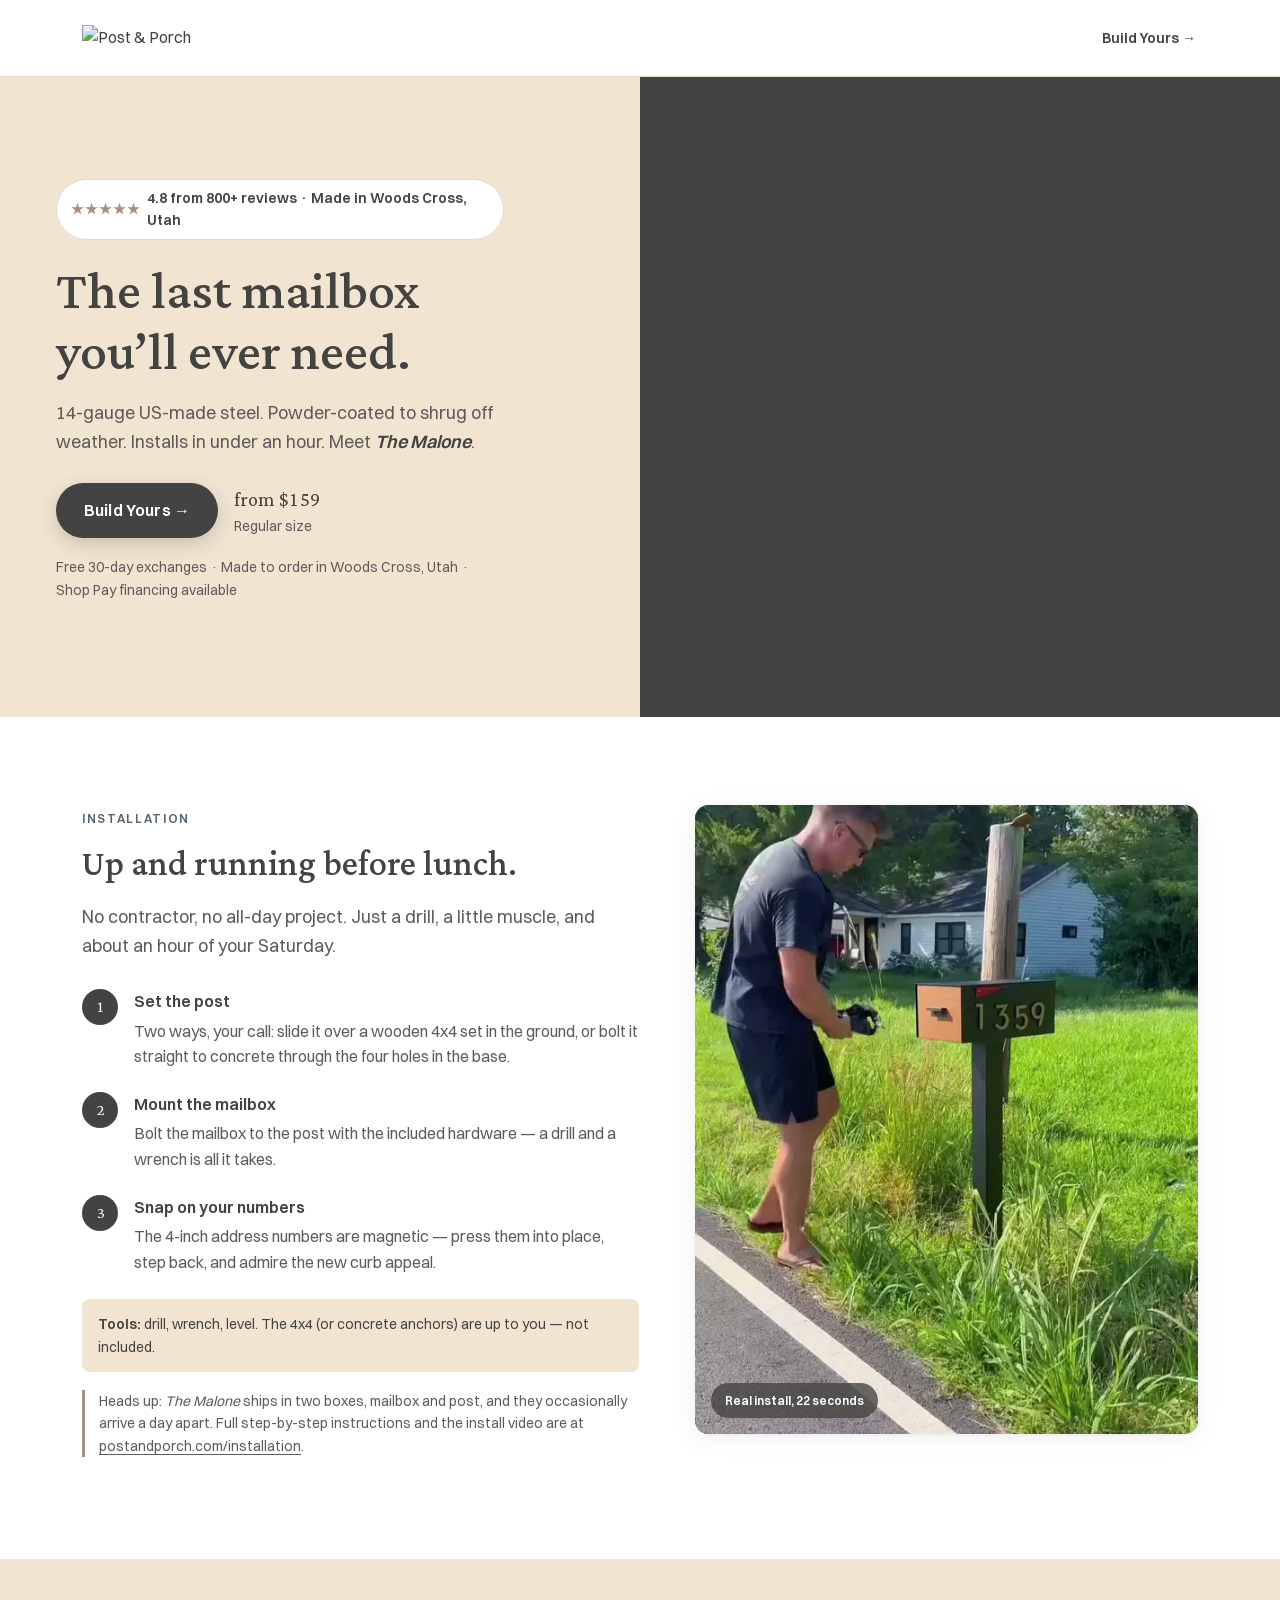
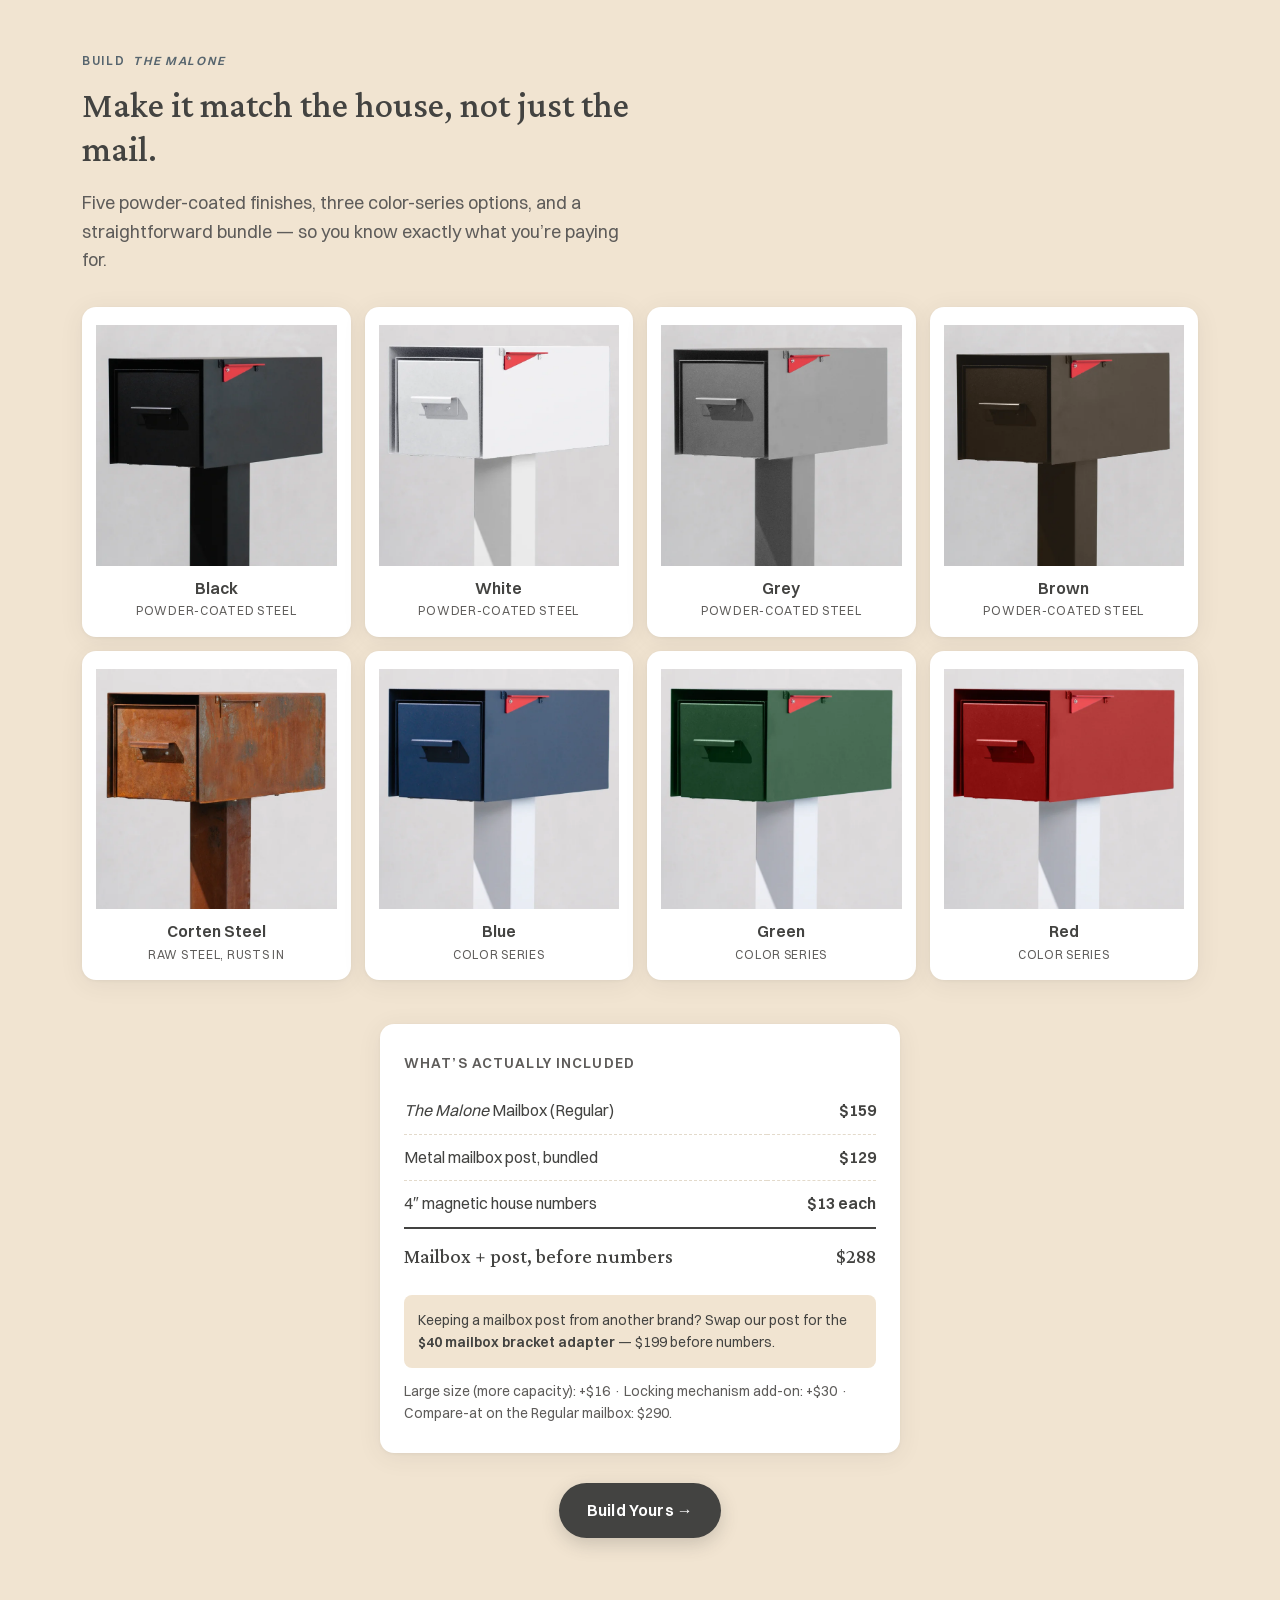
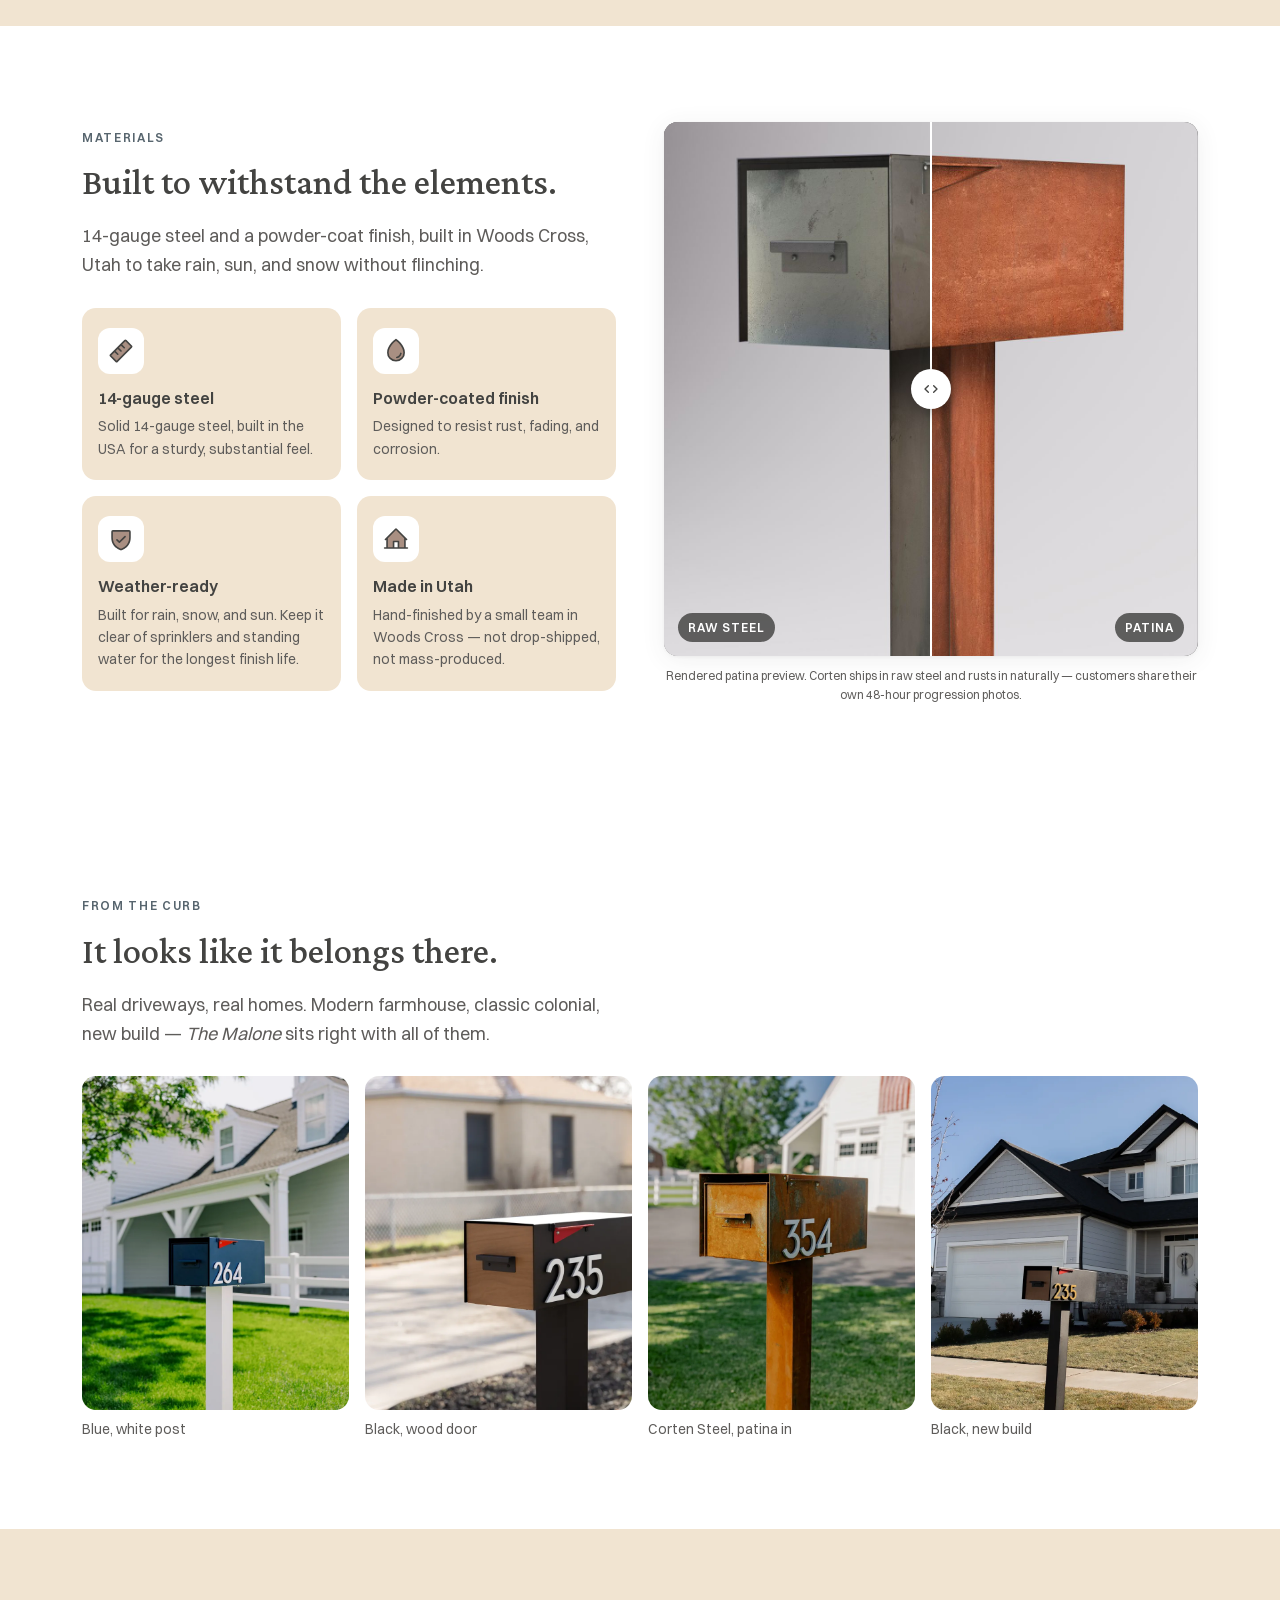
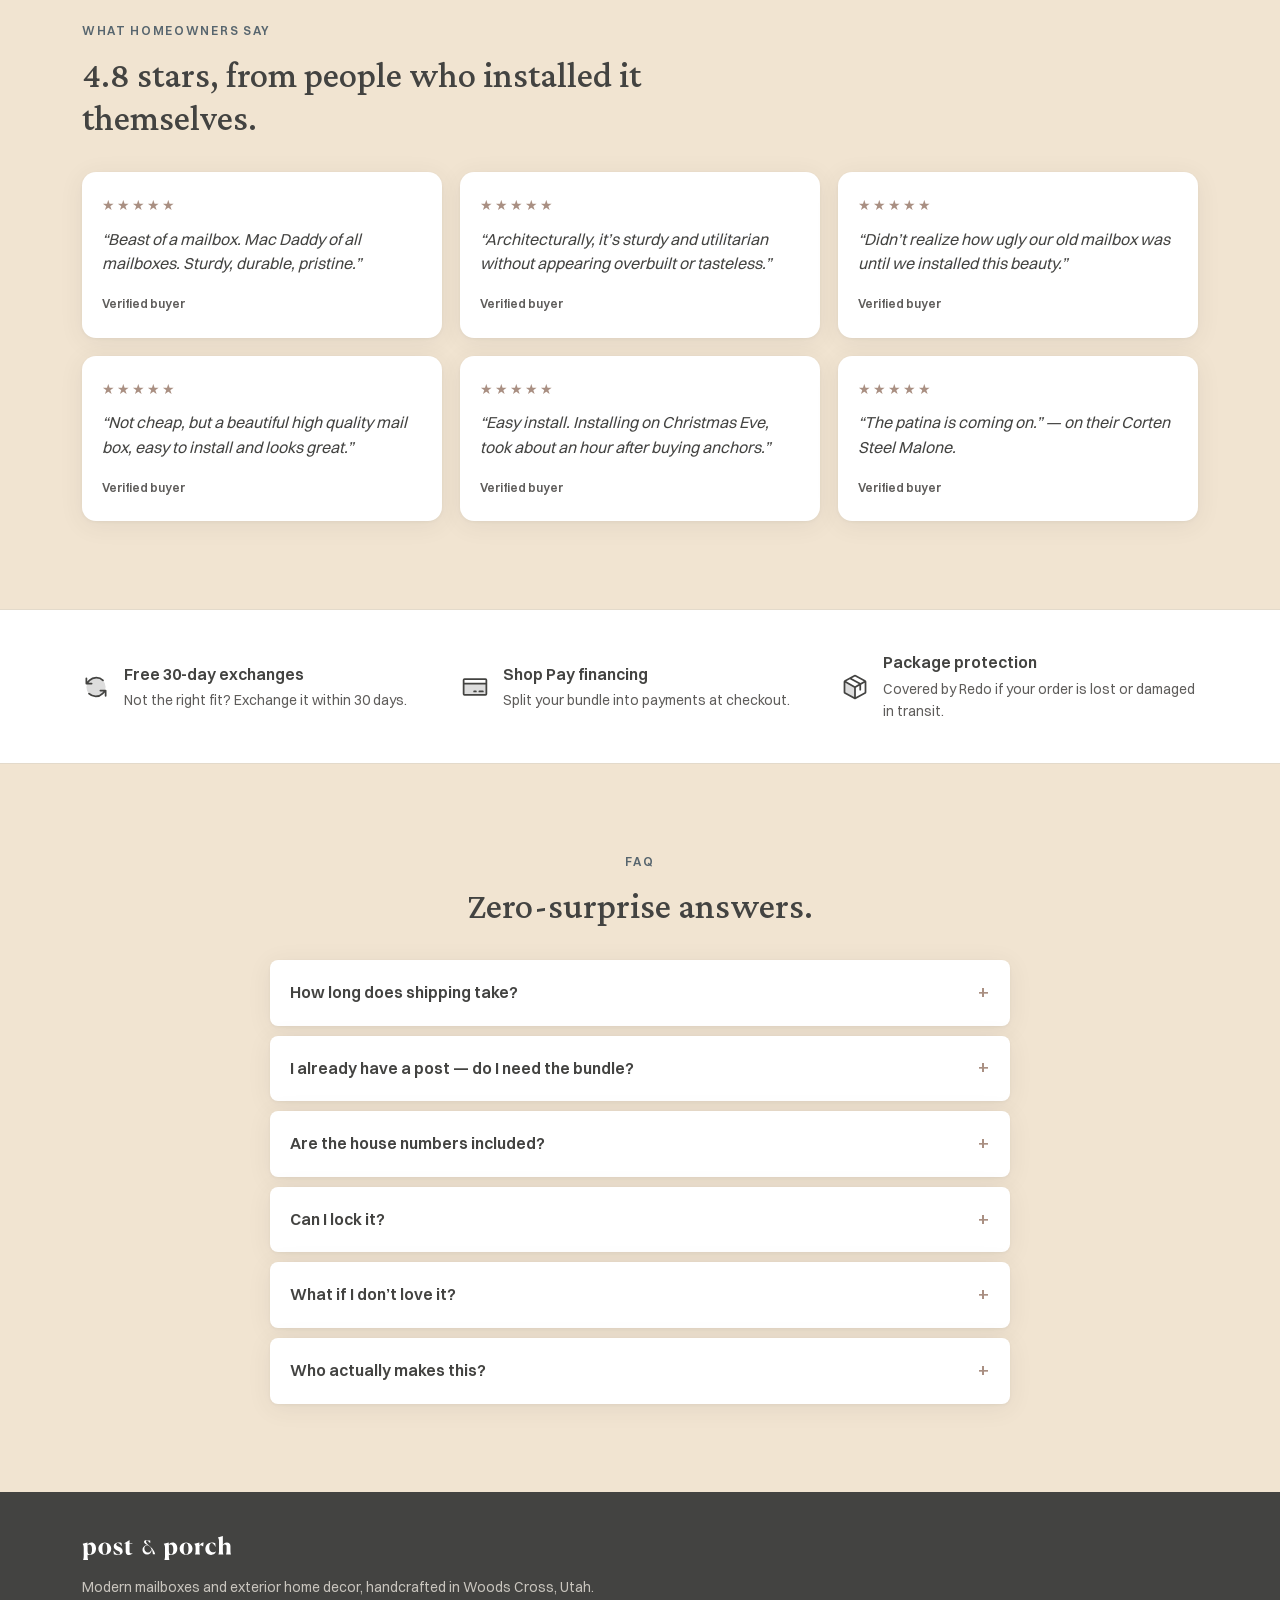
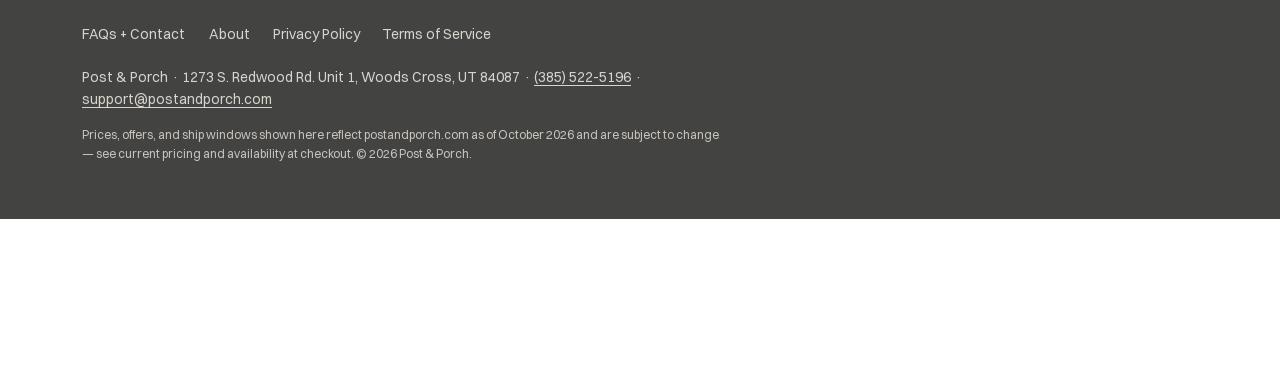
==== commit 9568ccd8: "Copy hygiene + Shopify scoping hardening - Remove unsourced details: "two days after install" (revie" ====
--- a/index.html
+++ b/index.html
@@ -124,7 +124,7 @@
         <div class="tools-line reveal">
           <strong>Tools:</strong> drill, wrench, level. The 4x4 (or concrete anchors) are up to you &mdash; not included.
         </div>
-        <p class="compat-note reveal">Heads up: The Malone ships in two boxes, mailbox and post, and they occasionally arrive a day apart. Full step-by-step instructions and the install video are at <a href="https://postandporch.com/pages/installation?utm_source=lp&amp;utm_medium=landing&amp;utm_campaign=malone-v1&amp;lp=malone-v1" target="_blank" rel="noopener">postandporch.com/installation</a>.</p>
+        <p class="compat-note reveal">Heads up: <em>The Malone</em> ships in two boxes, mailbox and post, and they occasionally arrive a day apart. Full step-by-step instructions and the install video are at <a href="https://postandporch.com/pages/installation?utm_source=lp&amp;utm_medium=landing&amp;utm_campaign=malone-v1&amp;lp=malone-v1" target="_blank" rel="noopener">postandporch.com/installation</a>.</p>
       </div>
 
       <div class="reveal">
@@ -143,7 +143,7 @@
 <!-- ================= COLORWAY GALLERY + BUNDLE RECEIPT ================= -->
 <section class="build" data-section="build">
   <div class="container">
-    <div class="eyebrow reveal">Build The Malone</div>
+    <div class="eyebrow reveal">Build <em>The Malone</em></div>
     <h2 class="section-h reveal">Make it match the house, not just the mail.</h2>
     <p class="section-sub reveal">Five powder-coated finishes, three color-series options, and a straightforward bundle &mdash; so you know exactly what you&rsquo;re paying for.</p>
 
@@ -194,7 +194,7 @@
       <table class="receipt-table">
         <caption>What&rsquo;s actually included</caption>
         <tbody>
-          <tr><th scope="row">The Malone Mailbox (Regular)</th><td>$159</td></tr>
+          <tr><th scope="row"><em>The Malone</em> Mailbox (Regular)</th><td>$159</td></tr>
           <tr><th scope="row">Metal mailbox post, bundled</th><td>$129</td></tr>
           <tr><th scope="row">4&Prime; magnetic house numbers</th><td>$13 each</td></tr>
         </tbody>
@@ -225,16 +225,16 @@
           <li class="feature-tile">
             <div class="feature-tile__icon"><svg class="ph ph-duo" width="26" height="26" viewBox="0 0 256 256" aria-hidden="true"><g fill="currentColor"><path d="M229.66 90.34L90.34 229.66a8 8 0 0 1-11.31 0L26.34 177a8 8 0 0 1 0-11.31L165.66 26.34a8 8 0 0 1 11.31 0L229.66 79a8 8 0 0 1 0 11.34" opacity=".2"/><path d="m235.32 73.37l-52.69-52.68a16 16 0 0 0-22.63 0L20.68 160a16 16 0 0 0 0 22.63l52.69 52.68a16 16 0 0 0 22.63 0L235.32 96a16 16 0 0 0 0-22.63M84.68 224L32 171.31l32-32l26.34 26.35a8 8 0 0 0 11.32-11.32L75.31 128L96 107.31l26.34 26.35a8 8 0 0 0 11.32-11.32L107.31 96L128 75.31l26.34 26.35a8 8 0 0 0 11.32-11.32L139.31 64l32-32L224 84.69Z"/></g></svg></div>
             <h3>14-gauge steel</h3>
-            <p>Heavier gauge than most big-box mailboxes, so it won&rsquo;t dent or flex.</p>
+            <p>Solid 14-gauge steel, built in the USA for a sturdy, substantial feel.</p>
           </li>
           <li class="feature-tile">
             <div class="feature-tile__icon"><svg class="ph ph-duo" width="26" height="26" viewBox="0 0 256 256" aria-hidden="true"><g fill="currentColor"><path d="M208 144a80 80 0 0 1-160 0c0-72 80-128 80-128s80 56 80 128" opacity=".2"/><path d="M174 47.75a254.2 254.2 0 0 0-41.45-38.3a8 8 0 0 0-9.18 0A254.2 254.2 0 0 0 82 47.75C54.51 79.32 40 112.6 40 144a88 88 0 0 0 176 0c0-31.4-14.51-64.68-42-96.25M128 216a72.08 72.08 0 0 1-72-72c0-57.23 55.47-105 72-118c16.53 13 72 60.75 72 118a72.08 72.08 0 0 1-72 72m55.89-62.66a57.6 57.6 0 0 1-46.56 46.55a9 9 0 0 1-1.33.11a8 8 0 0 1-1.32-15.89c16.57-2.79 30.63-16.85 33.44-33.45a8 8 0 0 1 15.78 2.68Z"/></g></svg></div>
             <h3>Powder-coated finish</h3>
-            <p>Resists rust, fading, and corrosion &mdash; no repainting, ever.</p>
+            <p>Designed to resist rust, fading, and corrosion.</p>
           </li>
           <li class="feature-tile">
             <div class="feature-tile__icon"><svg class="ph ph-duo" width="26" height="26" viewBox="0 0 256 256" aria-hidden="true"><g fill="currentColor"><path d="M216 56v56c0 96-88 120-88 120s-88-24-88-120V56a8 8 0 0 1 8-8h160a8 8 0 0 1 8 8" opacity=".2"/><path d="M208 40H48a16 16 0 0 0-16 16v56c0 52.72 25.52 84.67 46.93 102.19c23.06 18.86 46 25.26 47 25.53a8 8 0 0 0 4.2 0c1-.27 23.91-6.67 47-25.53C198.48 196.67 224 164.72 224 112V56a16 16 0 0 0-16-16m0 72c0 37.07-13.66 67.16-40.6 89.42a129.3 129.3 0 0 1-39.4 22.2a128.3 128.3 0 0 1-38.92-21.81C61.82 179.51 48 149.3 48 112V56h160ZM82.34 141.66a8 8 0 0 1 11.32-11.32L112 148.69l50.34-50.35a8 8 0 0 1 11.32 11.32l-56 56a8 8 0 0 1-11.32 0Z"/></g></svg></div>
-            <h3>Weather-tested</h3>
+            <h3>Weather-ready</h3>
             <p>Built for rain, snow, and sun. Keep it clear of sprinklers and standing water for the longest finish life.</p>
           </li>
           <li class="feature-tile">
@@ -316,7 +316,7 @@
       </div>
       <div class="review-card">
         <span class="stars" aria-hidden="true">&#9733;&#9733;&#9733;&#9733;&#9733;</span><span class="sr-only">5 out of 5 stars.</span>
-        <blockquote>&ldquo;The patina is coming on.&rdquo; &mdash; on their Corten Steel Malone, two days after install.</blockquote>
+        <blockquote>&ldquo;The patina is coming on.&rdquo; &mdash; on their Corten Steel Malone.</blockquote>
         <cite>Verified buyer</cite>
       </div>
     </div>
@@ -331,7 +331,7 @@
         <svg class="ph ph-duo-b" width="28" height="28" viewBox="0 0 256 256" aria-hidden="true"><g fill="currentColor"><path d="M216 128a88 88 0 1 1-88-88a88 88 0 0 1 88 88" opacity=".2"/><path d="M88 104H40a8 8 0 0 1-8-8V48a8 8 0 0 1 16 0v28.69l14.63-14.63A95.43 95.43 0 0 1 130 33.94h.53a95.36 95.36 0 0 1 67.07 27.33a8 8 0 0 1-11.18 11.44a79.52 79.52 0 0 0-55.89-22.77h-.45a79.56 79.56 0 0 0-56.14 23.43L59.31 88H88a8 8 0 0 1 0 16m128 48h-48a8 8 0 0 0 0 16h28.69l-14.63 14.63a79.56 79.56 0 0 1-56.13 23.43h-.45a79.52 79.52 0 0 1-55.89-22.77a8 8 0 1 0-11.18 11.44a95.36 95.36 0 0 0 67.07 27.33h.52a95.43 95.43 0 0 0 67.36-28.12L208 179.31V208a8 8 0 0 0 16 0v-48a8 8 0 0 0-8-8"/></g></svg>
         <div>
           <h3>Free 30-day exchanges</h3>
-          <p>Not the right fit? Exchange it, no questions asked.</p>
+          <p>Not the right fit? Exchange it within 30 days.</p>
         </div>
       </li>
       <li class="trust__item">
@@ -365,7 +365,7 @@
       </details>
       <details class="faq-item reveal" data-question="existing-post">
         <summary>I already have a post &mdash; do I need the bundle?</summary>
-        <p>Our post slides over a wooden 4x4 or bolts to concrete, so most people install it fresh. If you want to keep a mailbox post from another brand, the $40 mailbox bracket adapter lets The Malone mount to it. A wall-mounted version is also available if you&rsquo;d rather skip the post entirely.</p>
+        <p>Our post slides over a wooden 4x4 or bolts to concrete, so most people install it fresh. If you want to keep a mailbox post from another brand, the $40 mailbox bracket adapter lets <em>The Malone</em> mount to it. A wall-mounted version is also available if you&rsquo;d rather skip the post entirely.</p>
       </details>
       <details class="faq-item reveal" data-question="numbers-included">
         <summary>Are the house numbers included?</summary>
@@ -408,7 +408,7 @@
 
 <!-- ================= STICKY MOBILE CTA ================= -->
 <div class="sticky-cta">
-  <div class="sticky-cta__price">from $159<span>The Malone</span></div>
+  <div class="sticky-cta__price">from $159<span><em>The Malone</em></span></div>
   <a class="btn btn-primary" href="https://postandporch.com/products/malone-post-mounted-mailbox-with-numbers?utm_source=lp&amp;utm_medium=landing&amp;utm_campaign=malone-v1&amp;lp=malone-v1" data-cta-location="sticky_mobile">Build Yours &rarr;</a>
 </div>
 
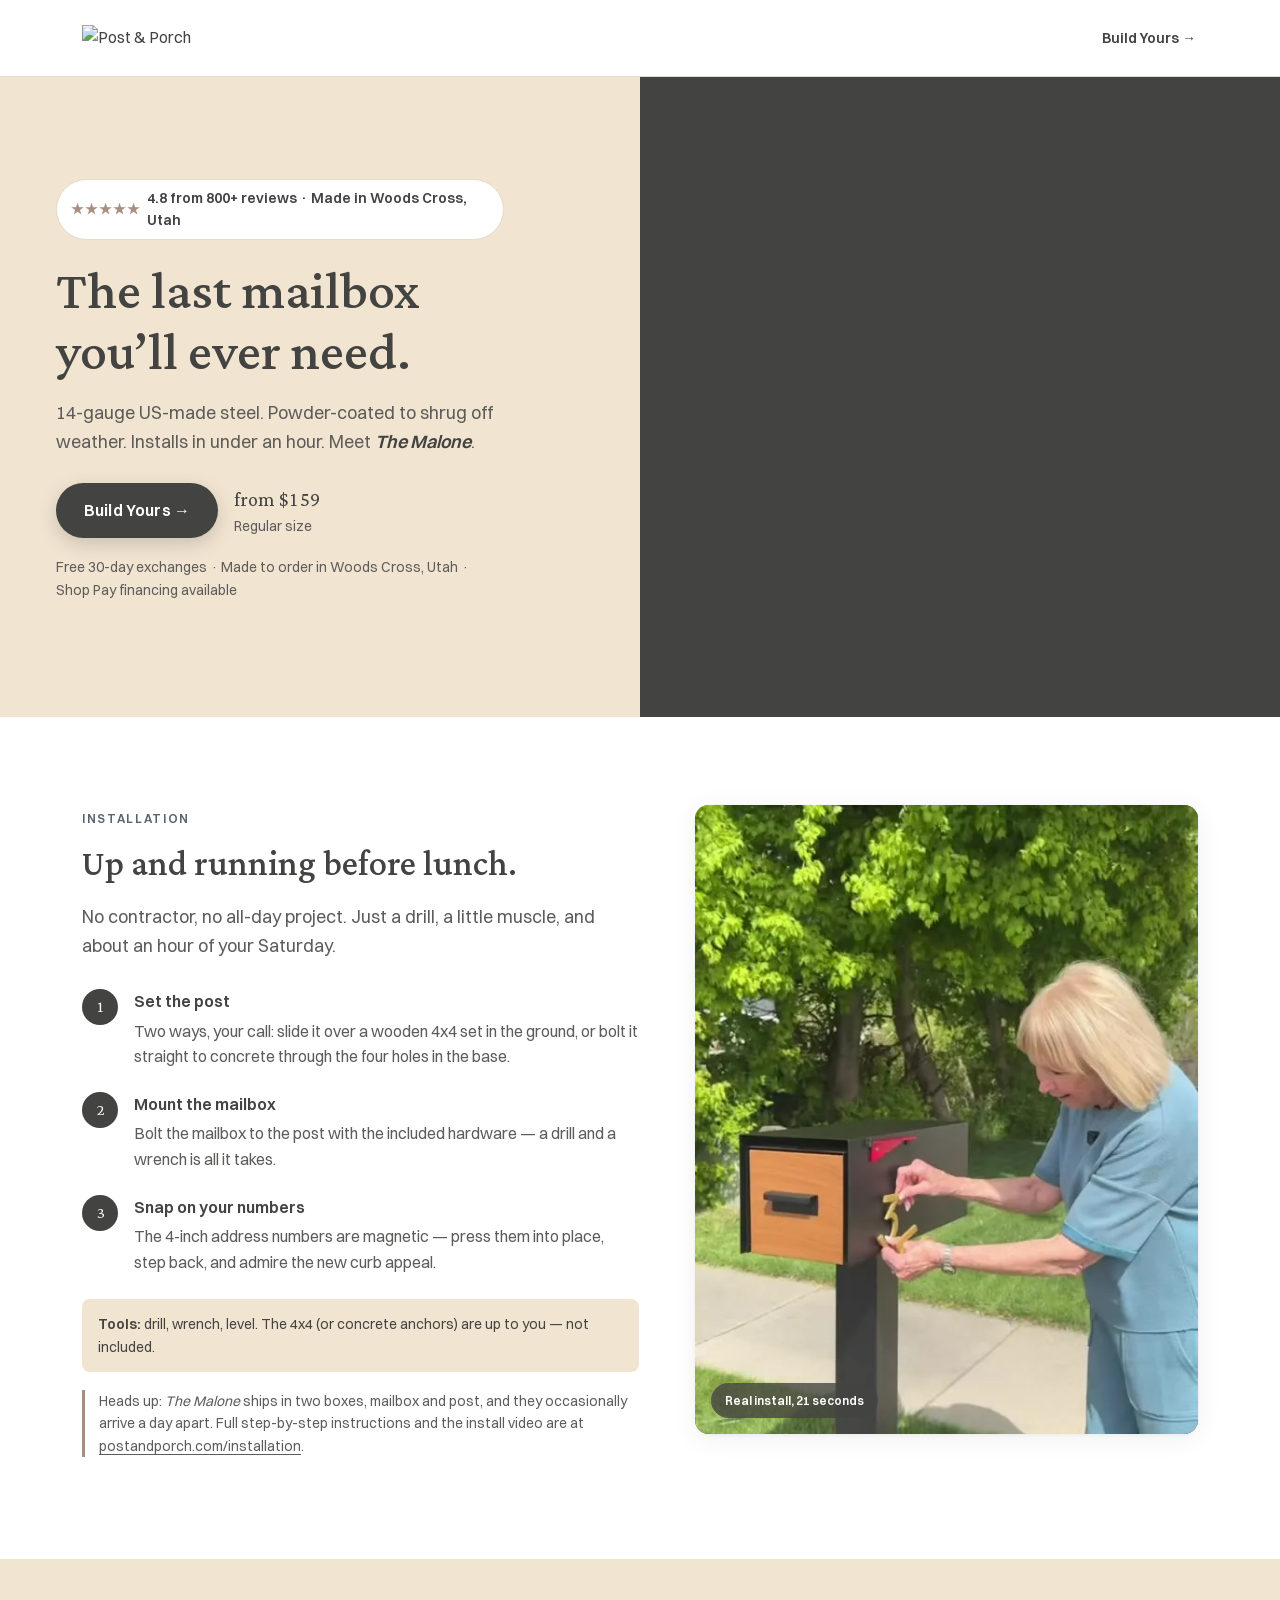
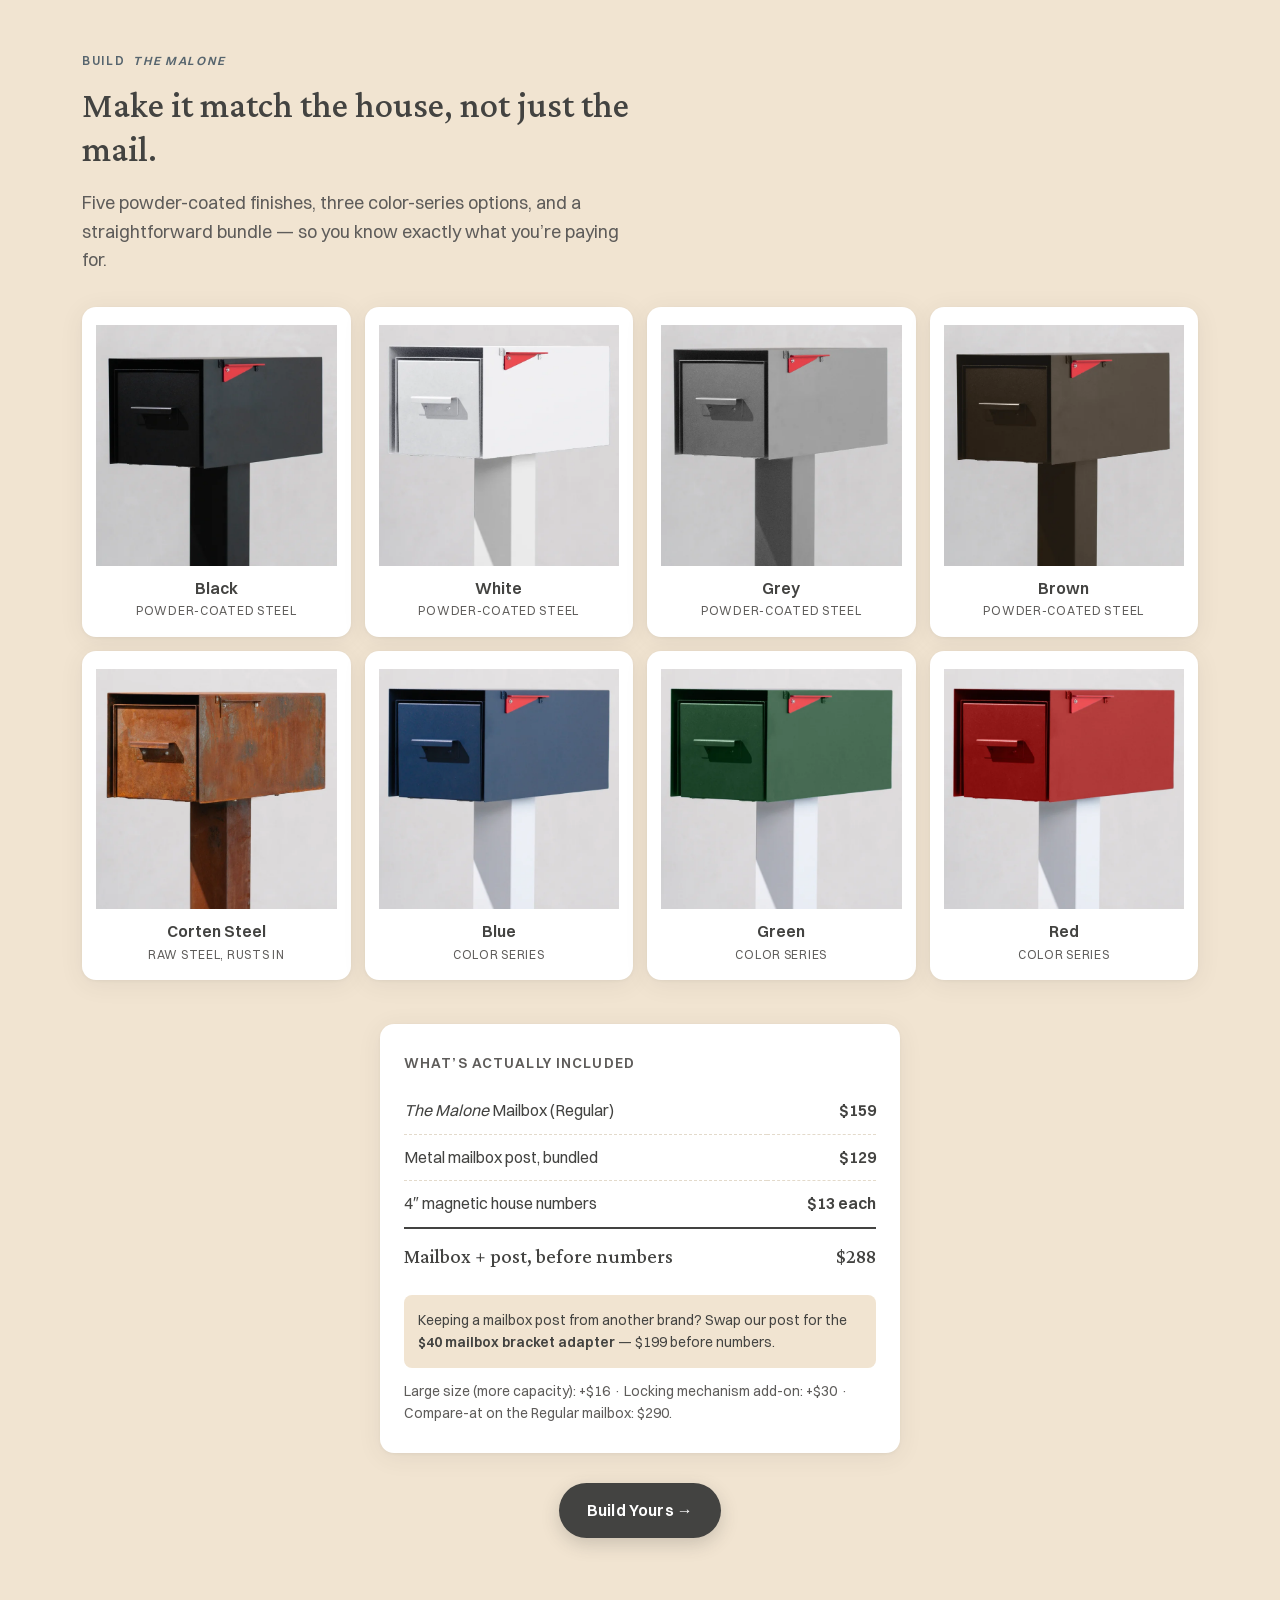
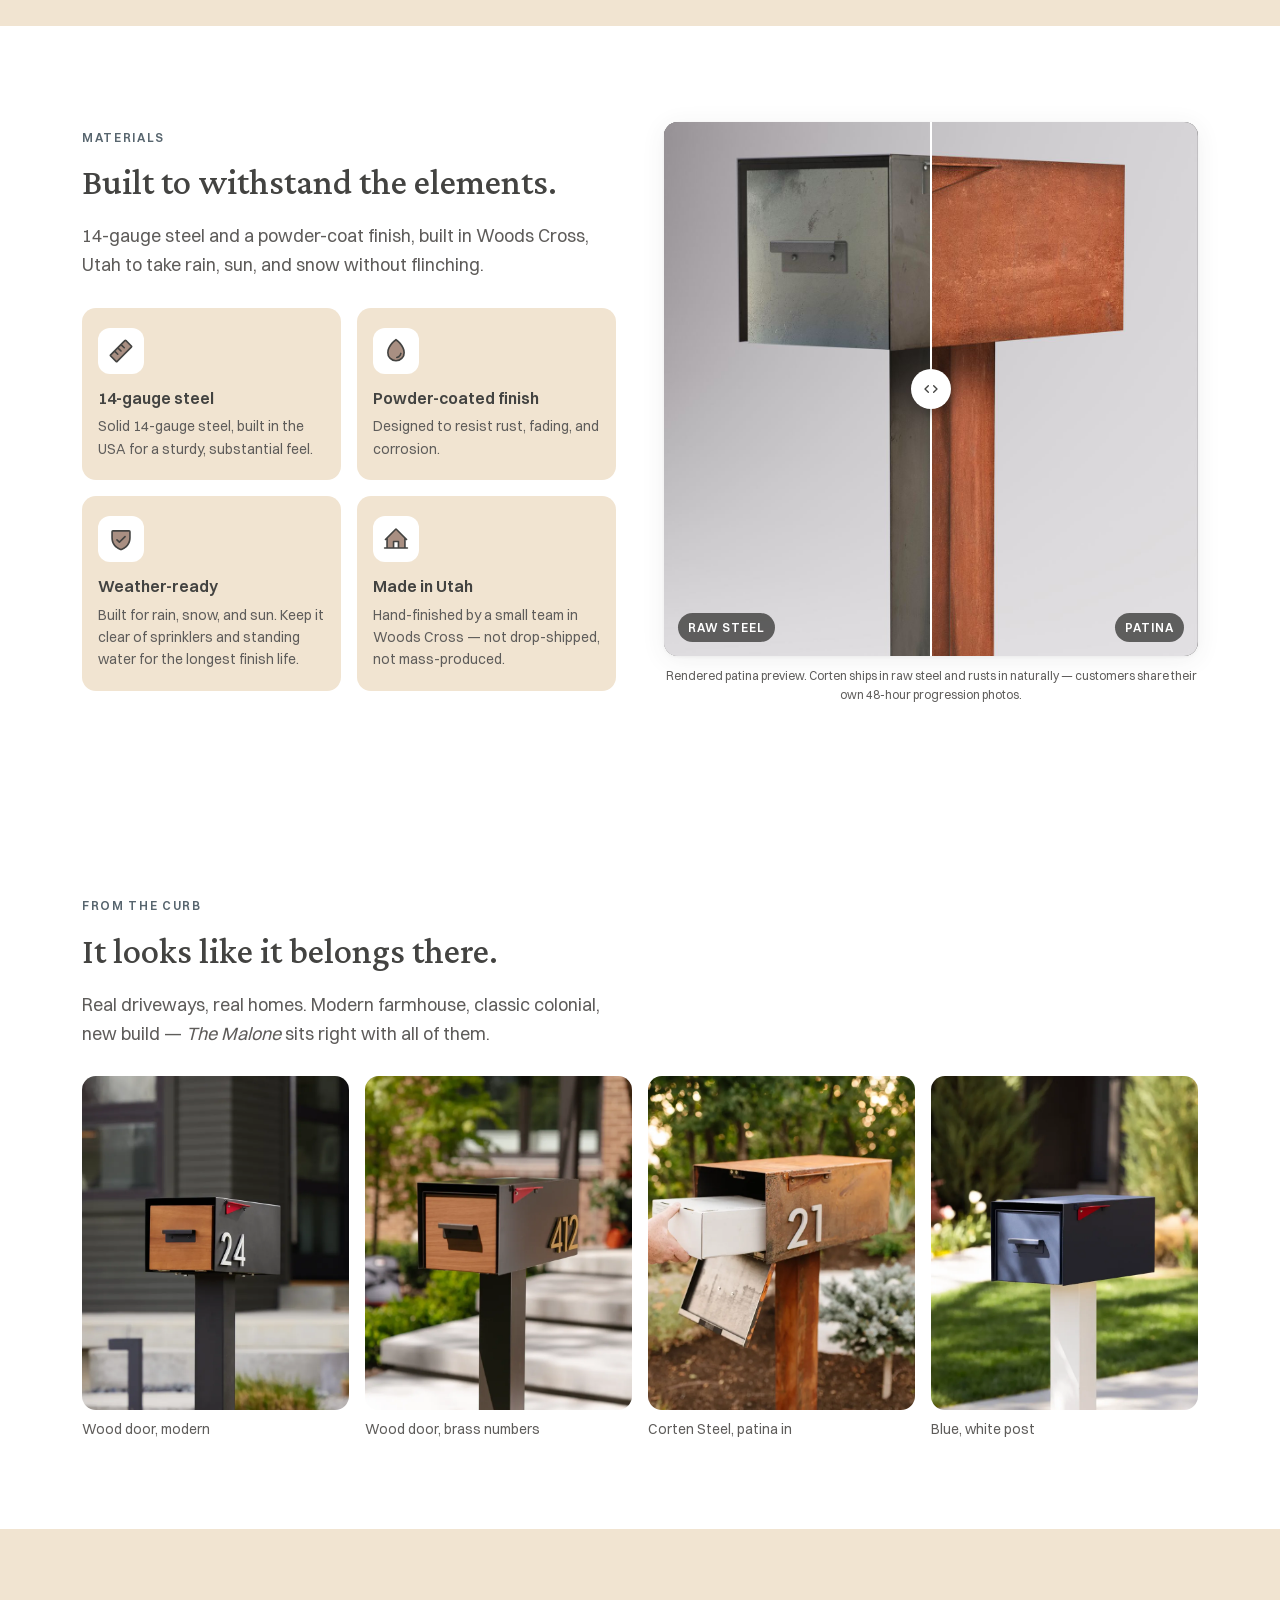
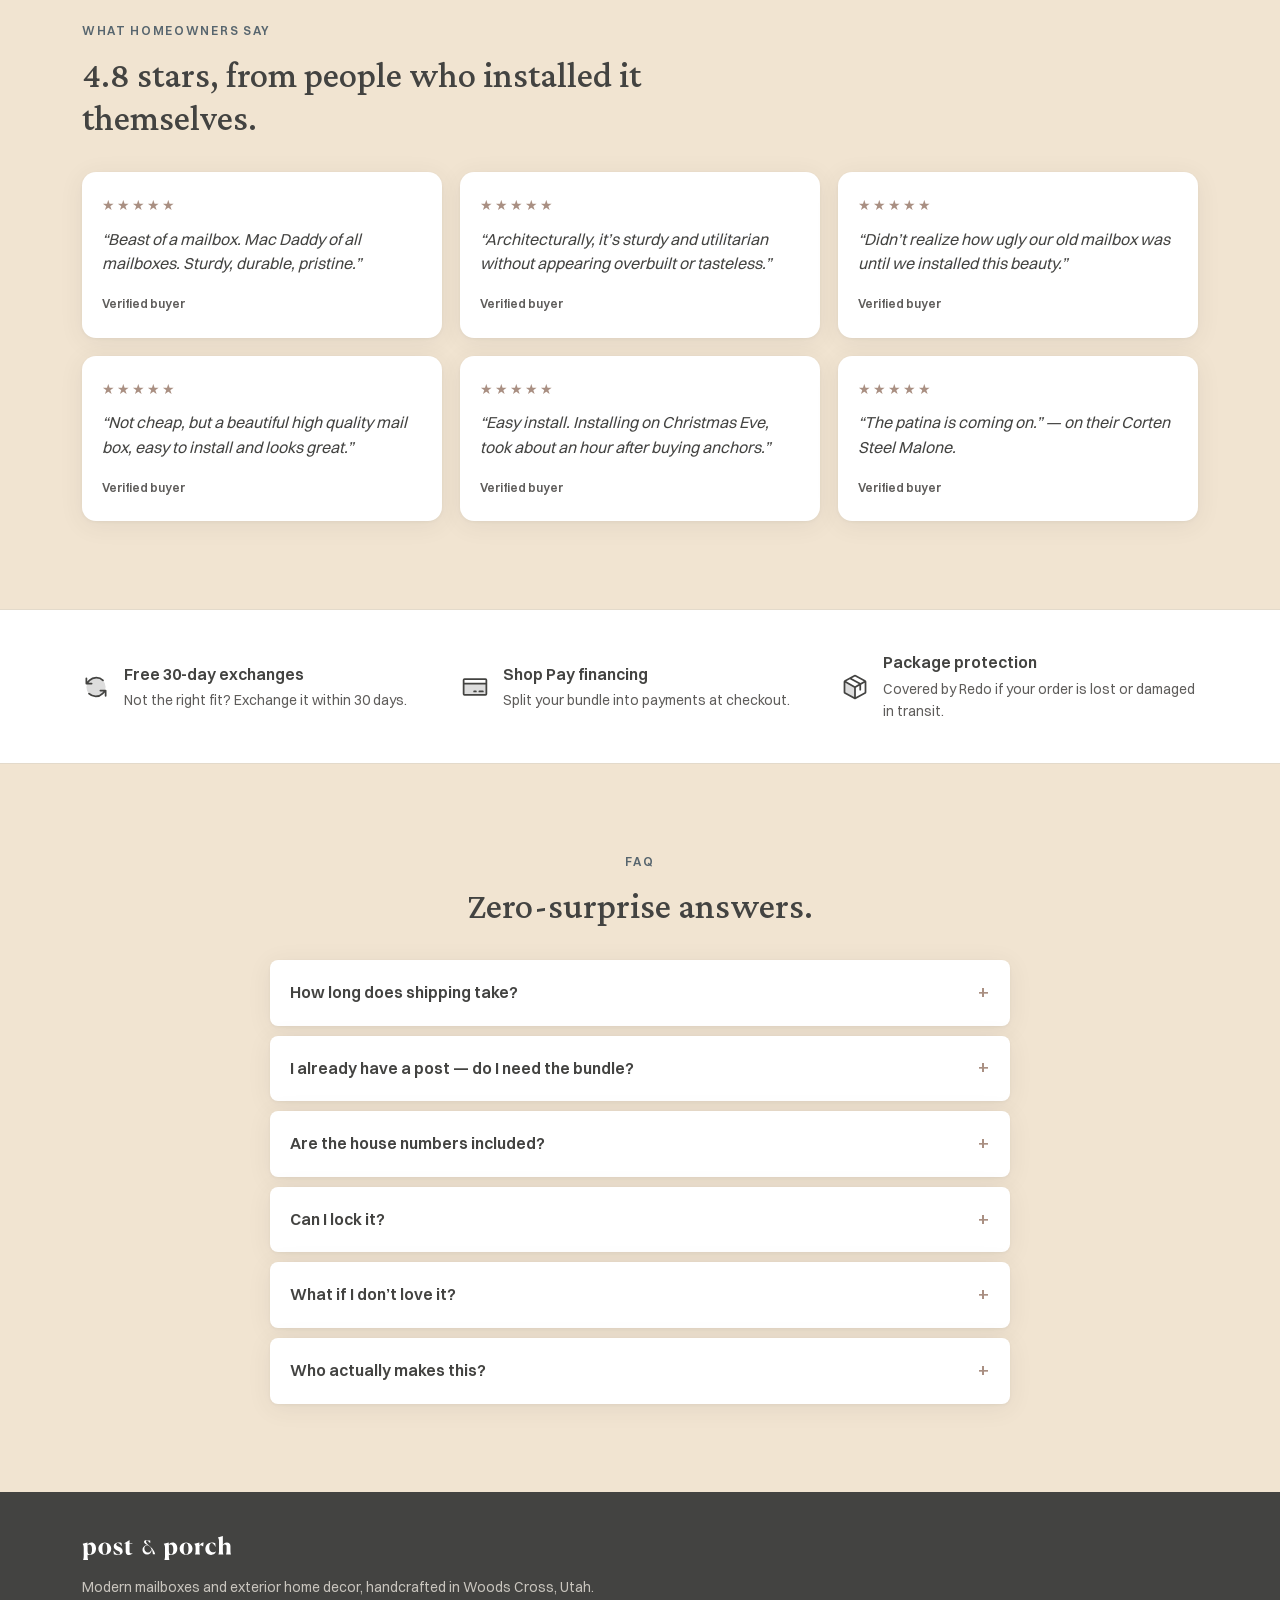
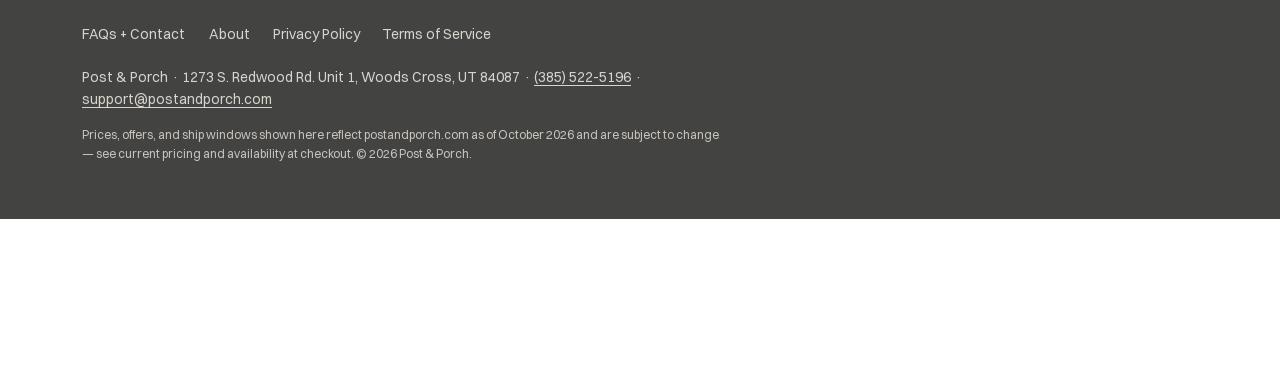
==== commit ac60d672: "Owner-supplied lifestyle set + install video: new hero (234 brick), 4 From-the-curb tiles, grandma i" ====
--- a/index.html
+++ b/index.html
@@ -20,7 +20,7 @@
 <meta property="og:image" content="https://ksimmons0420.github.io/postandporch-malone-lp/assets/img/og-image.jpg">
 <meta property="og:image:width" content="1200">
 <meta property="og:image:height" content="629">
-<meta property="og:image:alt" content="A homeowner placing a package into The Malone post-mounted mailbox, number 145">
+<meta property="og:image:alt" content="A homeowner at The Malone post-mounted mailbox, number 234, in front of a brick home">
 <meta name="twitter:card" content="summary_large_image">
 <meta name="twitter:title" content="The last mailbox you&rsquo;ll ever need. The Malone by Post &amp; Porch">
 <meta name="twitter:description" content="14-gauge US-made steel, powder-coated, installs in under an hour. From $159.">
@@ -82,7 +82,7 @@
         <source media="(min-width: 900px)" srcset="assets/img/hero-desktop.webp" type="image/webp" width="1100" height="1375">
         <source media="(min-width: 900px)" srcset="assets/img/hero-desktop.jpg">
         <source srcset="assets/img/hero-mobile.webp" type="image/webp">
-        <img src="assets/img/hero-mobile.jpg" alt="A homeowner placing a package into The Malone post-mounted mailbox, number 145, in front of a white colonial home" width="760" height="760" loading="eager" fetchpriority="high" decoding="async">
+        <img src="assets/img/hero-mobile.jpg" alt="A homeowner opening The Malone post-mounted mailbox with a wood door and house numbers 234, in front of a brick home" width="760" height="760" loading="eager" fetchpriority="high" decoding="async">
       </picture>
     </div>
   </div>
@@ -129,11 +129,11 @@
 
       <div class="reveal">
         <div class="video-slot" data-video-autoplay>
-          <!-- UGC install walkthrough, Sept 2026 shoot. Muted/looped, lazy-started when scrolled into view. -->
-          <video class="video-slot__video" data-poster="assets/img/install-poster.webp" preload="none" muted loop playsinline aria-label="22-second UGC install walkthrough of The Malone mailbox">
+          <!-- UGC install walkthrough ("a grandma can do it"), supplied by owner 2026-10-07. Muted/looped, lazy-started when scrolled into view. -->
+          <video class="video-slot__video" data-poster="assets/img/install-poster.webp" preload="none" muted loop playsinline aria-label="21-second real-customer install of The Malone mailbox, start to finish">
             <source src="assets/video/install-walkthrough.mp4" type="video/mp4">
           </video>
-          <div class="video-slot__badge">Real install, 22 seconds</div>
+          <div class="video-slot__badge">Real install, 21 seconds</div>
         </div>
       </div>
     </div>
@@ -274,10 +274,10 @@
     <h2 class="section-h reveal">It looks like it belongs there.</h2>
     <p class="section-sub reveal">Real driveways, real homes. Modern farmhouse, classic colonial, new build &mdash; <em>The Malone</em> sits right with all of them.</p>
     <div class="street__grid reveal">
-      <figure class="street__tile"><img src="assets/street/blue-barn.webp" onerror="this.onerror=null;this.src='assets/street/blue-barn.jpg'" alt="The Malone in Blue on a white post in front of a white barn-style home" width="800" height="1000" loading="lazy"><figcaption>Blue, white post</figcaption></figure>
-      <figure class="street__tile"><img src="assets/street/wood-door-modern.webp" onerror="this.onerror=null;this.src='assets/street/wood-door-modern.jpg'" alt="The Malone with a wood door and white house numbers 235 at a modern driveway" width="800" height="1000" loading="lazy"><figcaption>Black, wood door</figcaption></figure>
-      <figure class="street__tile"><img src="assets/street/corten-354.webp" onerror="this.onerror=null;this.src='assets/street/corten-354.jpg'" alt="The Malone in Corten Steel, fully patinaed, with silver house numbers 354" width="800" height="1000" loading="lazy"><figcaption>Corten Steel, patina in</figcaption></figure>
-      <figure class="street__tile"><img src="assets/street/black-house.webp" onerror="this.onerror=null;this.src='assets/street/black-house.jpg'" alt="The Malone in Black in front of a two-story grey and white home" width="800" height="1000" loading="lazy"><figcaption>Black, new build</figcaption></figure>
+      <figure class="street__tile"><img src="assets/street/wood-door-modern.webp" onerror="this.onerror=null;this.src='assets/street/wood-door-modern.jpg'" alt="The Malone with a wood door and house number 24 in front of a dark modern home" width="800" height="1000" loading="lazy"><figcaption>Wood door, modern</figcaption></figure>
+      <figure class="street__tile"><img src="assets/street/wood-door-412.webp" onerror="this.onerror=null;this.src='assets/street/wood-door-412.jpg'" alt="The Malone with a wood door and brass house numbers 412 in front of a brick home" width="800" height="1000" loading="lazy"><figcaption>Wood door, brass numbers</figcaption></figure>
+      <figure class="street__tile"><img src="assets/street/corten-21.webp" onerror="this.onerror=null;this.src='assets/street/corten-21.jpg'" alt="A hand placing a package into The Malone in Corten Steel, fully patinaed, house number 21" width="800" height="1000" loading="lazy"><figcaption>Corten Steel, patina in</figcaption></figure>
+      <figure class="street__tile"><img src="assets/street/blue-modern.webp" onerror="this.onerror=null;this.src='assets/street/blue-modern.jpg'" alt="The Malone in Blue on a white post beside a modern home" width="800" height="1000" loading="lazy"><figcaption>Blue, white post</figcaption></figure>
     </div>
   </div>
 </section>
